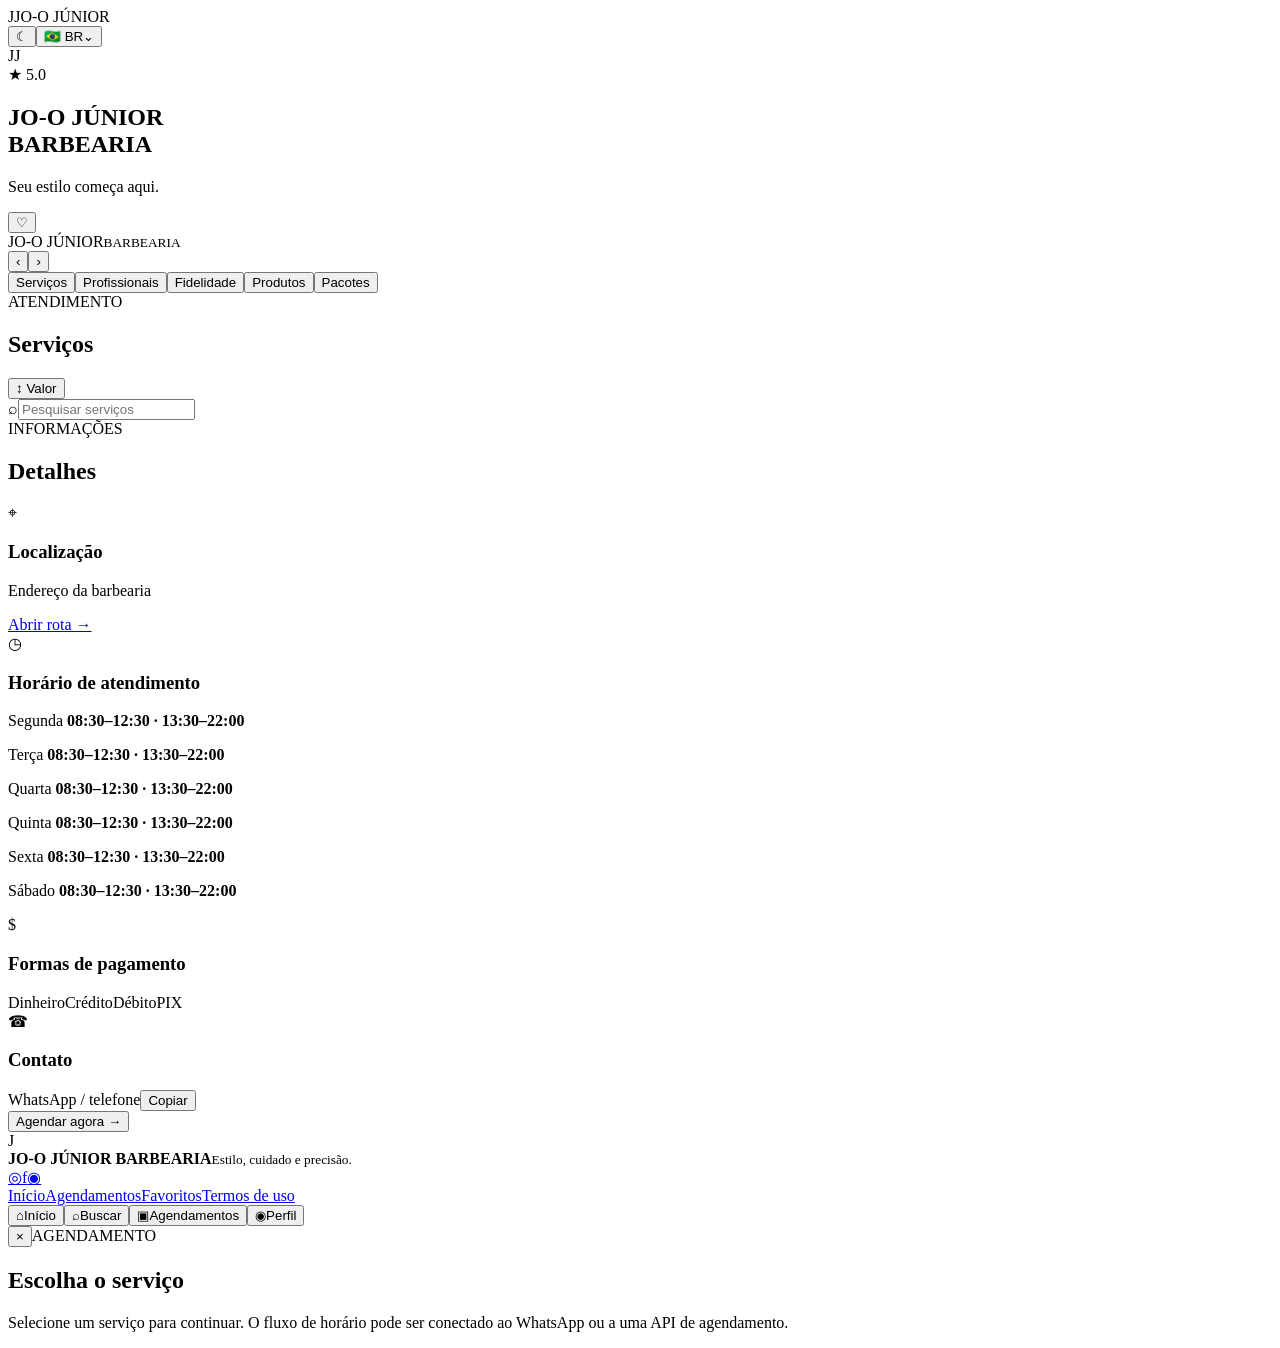
==== index.html @ 4b29db67 "feat: create barber shop landing page" ====
<!doctype html>
<html lang="pt-BR">
<head>
  <meta charset="utf-8">
  <meta name="viewport" content="width=device-width, initial-scale=1, viewport-fit=cover">
  <meta name="theme-color" content="#0a0a0a">
  <meta name="description" content="JO-O JÚNIOR BARBEARIA — consulte serviços e agende seu horário.">
  <title>JO-O JÚNIOR BARBEARIA</title>
  <link rel="preconnect" href="https://fonts.googleapis.com">
  <link rel="preconnect" href="https://fonts.gstatic.com" crossorigin>
  <link href="https://fonts.googleapis.com/css2?family=Inter:wght@400;500;600;700;800&display=swap" rel="stylesheet">
  <link rel="stylesheet" href="style.css">
  <script defer src="script.js"></script>
</head>
<body>
  <header class="topbar">
    <div class="brand"><span class="brand-mark">J</span><span>JO-O JÚNIOR</span></div>
    <div class="top-actions"><button class="icon-btn" id="themeBtn" aria-label="Alternar tema">☾</button><button class="locale">🇧🇷 <span>BR</span>⌄</button></div>
  </header>

  <main>
    <section class="profile shell">
      <div class="avatar">JJ</div>
      <div class="profile-copy"><div class="rating">★ 5.0</div><h1>JO-O JÚNIOR<br>BARBEARIA</h1><p>Seu estilo começa aqui.</p></div>
      <button class="heart icon-btn" id="heartBtn" aria-label="Favoritar">♡</button>
    </section>

    <section class="gallery shell" aria-label="Fotos da barbearia">
      <div class="gallery-main" id="galleryMain"><span>JO-O JÚNIOR</span><small>BARBEARIA</small></div>
      <button class="gallery-arrow prev" id="prev">‹</button><button class="gallery-arrow next" id="next">›</button>
      <div class="dots" id="dots"></div>
    </section>

    <nav class="tabs shell" id="tabs" aria-label="Navegação">
      <button class="tab active" data-tab="services">Serviços</button><button class="tab" data-tab="professionals">Profissionais</button><button class="tab" data-tab="loyalty">Fidelidade</button><button class="tab" data-tab="products">Produtos</button><button class="tab" data-tab="packages">Pacotes</button>
    </nav>

    <section class="content shell">
      <div class="section-head"><div><span class="eyebrow">ATENDIMENTO</span><h2 id="sectionTitle">Serviços</h2></div><button class="filter-btn" id="sortBtn">↕ <span>Valor</span></button></div>
      <div class="search"><span>⌕</span><input id="search" type="search" placeholder="Pesquisar serviços"></div>
      <div id="dynamicContent"></div>
    </section>

    <section class="details shell">
      <div class="section-head"><div><span class="eyebrow">INFORMAÇÕES</span><h2>Detalhes</h2></div></div>
      <article class="detail-card"><div class="detail-icon">⌖</div><div><h3>Localização</h3><p>Endereço da barbearia</p><a href="https://www.google.com/maps" target="_blank" rel="noopener">Abrir rota →</a></div></article>
      <article class="detail-card"><div class="detail-icon">◷</div><div class="wide"><h3>Horário de atendimento</h3><div class="hours"><p>Segunda <b>08:30–12:30 · 13:30–22:00</b></p><p>Terça <b>08:30–12:30 · 13:30–22:00</b></p><p>Quarta <b>08:30–12:30 · 13:30–22:00</b></p><p>Quinta <b>08:30–12:30 · 13:30–22:00</b></p><p>Sexta <b>08:30–12:30 · 13:30–22:00</b></p><p>Sábado <b>08:30–12:30 · 13:30–22:00</b></p></div></div></article>
      <article class="detail-card"><div class="detail-icon">$</div><div><h3>Formas de pagamento</h3><div class="chips"><span>Dinheiro</span><span>Crédito</span><span>Débito</span><span>PIX</span></div></div></article>
      <article class="detail-card"><div class="detail-icon">☎</div><div><h3>Contato</h3><div class="contact"><span>WhatsApp / telefone</span><button id="copyBtn">Copiar</button></div></div></article>
    </section>
  </main>

  <button class="cta" id="bookingBtn">Agendar agora <span>→</span></button>

  <footer class="footer shell"><div class="footer-brand"><span class="brand-mark">J</span><div><strong>JO-O JÚNIOR BARBEARIA</strong><small>Estilo, cuidado e precisão.</small></div></div><div class="socials"><a href="#" aria-label="Instagram">◎</a><a href="#" aria-label="Facebook">f</a><a href="#" aria-label="WhatsApp">◉</a></div><div class="footer-links"><a href="#">Início</a><a href="#">Agendamentos</a><a href="#">Favoritos</a><a href="#">Termos de uso</a></div></footer>

  <nav class="bottom-nav"><button class="active">⌂<span>Início</span></button><button id="bottomSearch">⌕<span>Buscar</span></button><button id="bottomBookings">▣<span>Agendamentos</span></button><button>◉<span>Perfil</span></button></nav>

  <div class="modal" id="modal" aria-hidden="true"><div class="modal-card"><button class="modal-close" id="modalClose">×</button><span class="eyebrow">AGENDAMENTO</span><h2>Escolha o serviço</h2><p>Selecione um serviço para continuar. O fluxo de horário pode ser conectado ao WhatsApp ou a uma API de agendamento.</p><div id="modalServices"></div></div></div>
</body>
</html>
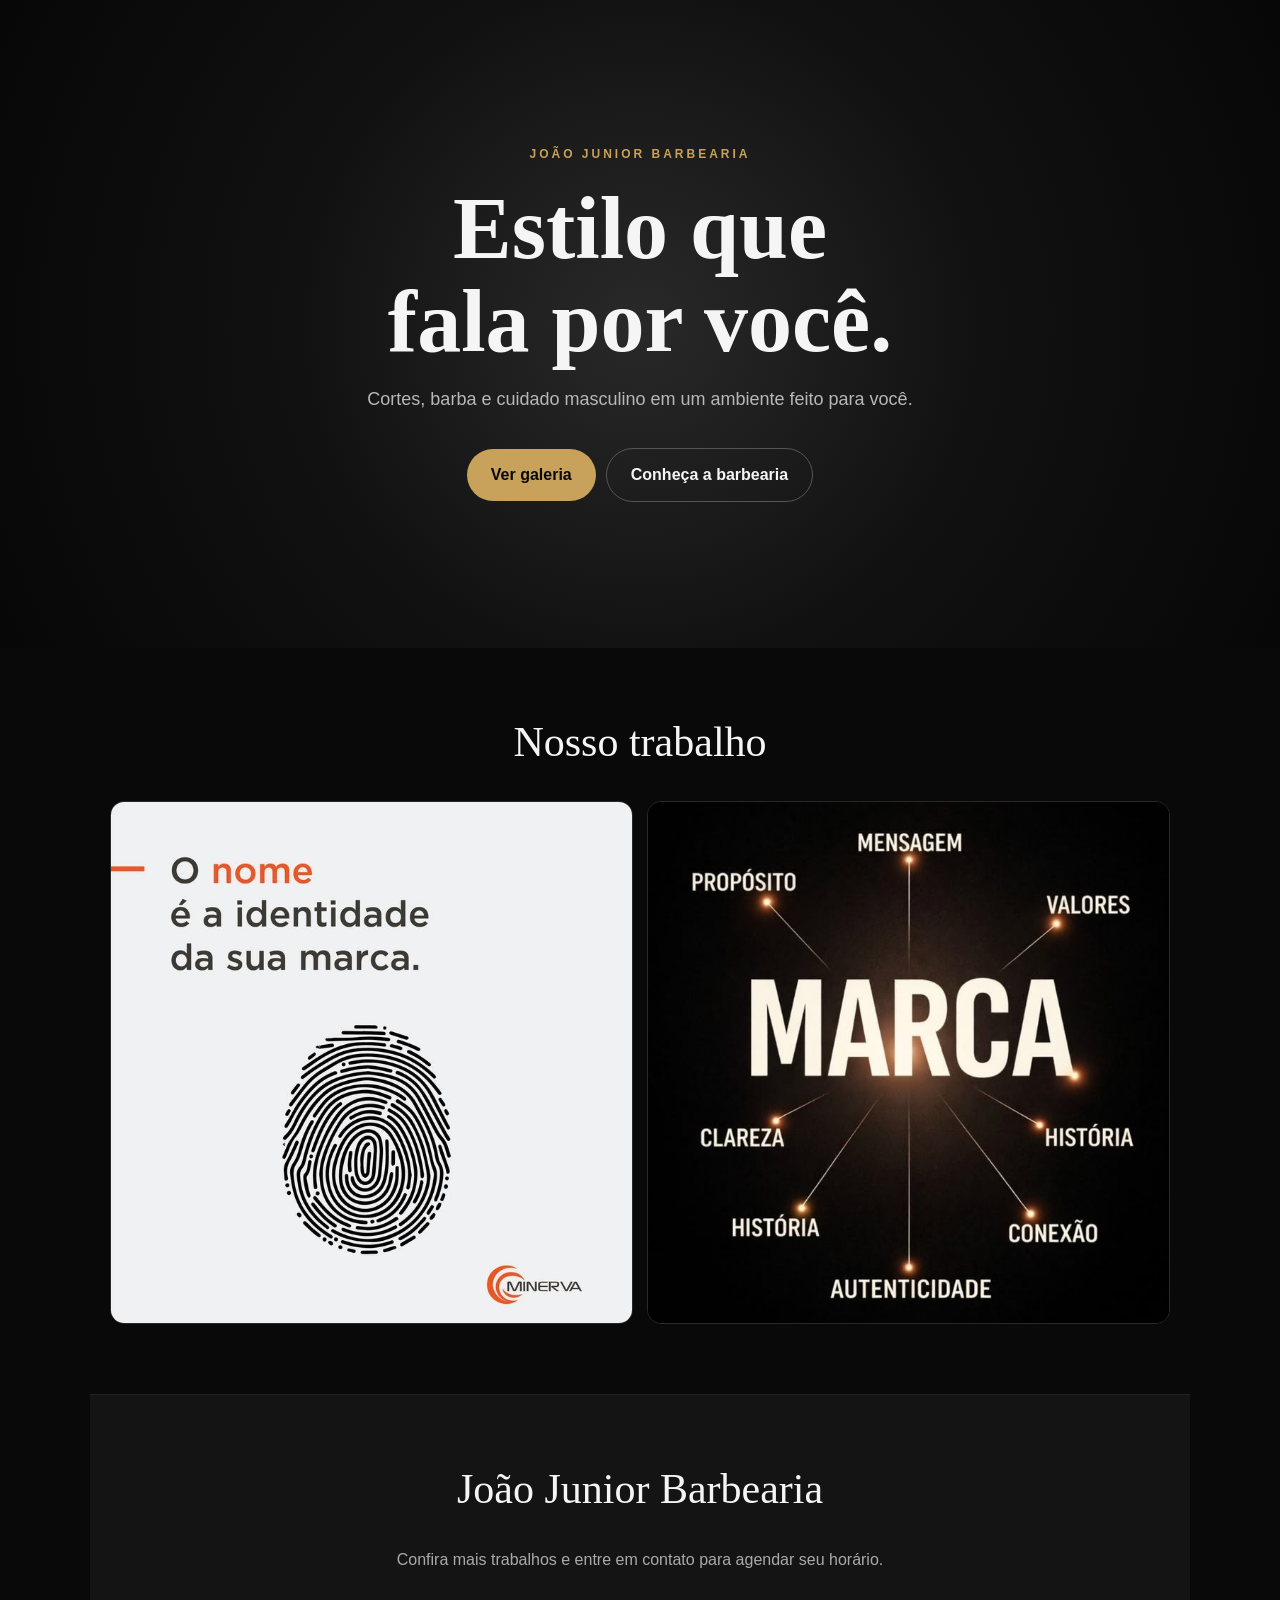
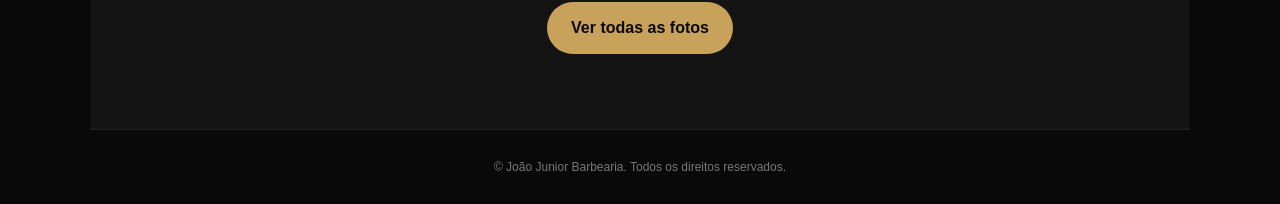
==== commit ee9846c6: "Criar página inicial do site" ====
--- a/index.html
+++ b/index.html
@@ -1,61 +1,15 @@
-<!doctype html>
+<!DOCTYPE html>
 <html lang="pt-BR">
 <head>
-  <meta charset="utf-8">
-  <meta name="viewport" content="width=device-width, initial-scale=1, viewport-fit=cover">
-  <meta name="theme-color" content="#0a0a0a">
-  <meta name="description" content="JO-O JÚNIOR BARBEARIA — consulte serviços e agende seu horário.">
-  <title>JO-O JÚNIOR BARBEARIA</title>
-  <link rel="preconnect" href="https://fonts.googleapis.com">
-  <link rel="preconnect" href="https://fonts.gstatic.com" crossorigin>
-  <link href="https://fonts.googleapis.com/css2?family=Inter:wght@400;500;600;700;800&display=swap" rel="stylesheet">
-  <link rel="stylesheet" href="style.css">
-  <script defer src="script.js"></script>
+<meta charset="UTF-8"><meta name="viewport" content="width=device-width,initial-scale=1.0">
+<meta name="description" content="João Junior Barbearia — cortes, barba e estilo."><title>João Junior Barbearia</title>
+<style>
+*{box-sizing:border-box;margin:0;padding:0}body{font-family:Arial,sans-serif;background:#090909;color:#f5f5f5;line-height:1.5}.hero{min-height:72vh;display:flex;align-items:center;justify-content:center;text-align:center;padding:40px 20px;background:radial-gradient(circle,#292929 0,#111 48%,#070707 100%)}.content{max-width:800px}.eyebrow{color:#c8a15a;letter-spacing:3px;font-size:12px;font-weight:bold}.logo{font-family:Georgia,serif;font-size:clamp(44px,10vw,88px);line-height:1.05;margin:18px 0}.hero p{color:#b8b8b8;font-size:18px;margin-bottom:30px}.btn{display:inline-block;text-decoration:none;background:#c8a15a;color:#090909;padding:14px 24px;border-radius:999px;font-weight:bold;margin:5px}.btn.alt{background:transparent;color:#f5f5f5;border:1px solid #555}.section{max-width:1100px;margin:auto;padding:70px 20px}.section h2{text-align:center;font:42px Georgia,serif;margin-bottom:35px}.gallery{display:grid;grid-template-columns:repeat(2,1fr);gap:14px}.gallery img{width:100%;aspect-ratio:1/1;object-fit:cover;border-radius:14px;border:1px solid #292929}.cta{text-align:center;background:#141414;border-top:1px solid #222;border-bottom:1px solid #222}.cta p{color:#aaa;margin-bottom:25px}footer{text-align:center;padding:28px;color:#777;font-size:12px}@media(max-width:500px){.gallery{grid-template-columns:1fr}.section{padding:55px 14px}}
+</style>
 </head>
 <body>
-  <header class="topbar">
-    <div class="brand"><span class="brand-mark">J</span><span>JO-O JÚNIOR</span></div>
-    <div class="top-actions"><button class="icon-btn" id="themeBtn" aria-label="Alternar tema">☾</button><button class="locale">🇧🇷 <span>BR</span>⌄</button></div>
-  </header>
-
-  <main>
-    <section class="profile shell">
-      <div class="avatar">JJ</div>
-      <div class="profile-copy"><div class="rating">★ 5.0</div><h1>JO-O JÚNIOR<br>BARBEARIA</h1><p>Seu estilo começa aqui.</p></div>
-      <button class="heart icon-btn" id="heartBtn" aria-label="Favoritar">♡</button>
-    </section>
-
-    <section class="gallery shell" aria-label="Fotos da barbearia">
-      <div class="gallery-main" id="galleryMain"><span>JO-O JÚNIOR</span><small>BARBEARIA</small></div>
-      <button class="gallery-arrow prev" id="prev">‹</button><button class="gallery-arrow next" id="next">›</button>
-      <div class="dots" id="dots"></div>
-    </section>
-
-    <nav class="tabs shell" id="tabs" aria-label="Navegação">
-      <button class="tab active" data-tab="services">Serviços</button><button class="tab" data-tab="professionals">Profissionais</button><button class="tab" data-tab="loyalty">Fidelidade</button><button class="tab" data-tab="products">Produtos</button><button class="tab" data-tab="packages">Pacotes</button>
-    </nav>
-
-    <section class="content shell">
-      <div class="section-head"><div><span class="eyebrow">ATENDIMENTO</span><h2 id="sectionTitle">Serviços</h2></div><button class="filter-btn" id="sortBtn">↕ <span>Valor</span></button></div>
-      <div class="search"><span>⌕</span><input id="search" type="search" placeholder="Pesquisar serviços"></div>
-      <div id="dynamicContent"></div>
-    </section>
-
-    <section class="details shell">
-      <div class="section-head"><div><span class="eyebrow">INFORMAÇÕES</span><h2>Detalhes</h2></div></div>
-      <article class="detail-card"><div class="detail-icon">⌖</div><div><h3>Localização</h3><p>Endereço da barbearia</p><a href="https://www.google.com/maps" target="_blank" rel="noopener">Abrir rota →</a></div></article>
-      <article class="detail-card"><div class="detail-icon">◷</div><div class="wide"><h3>Horário de atendimento</h3><div class="hours"><p>Segunda <b>08:30–12:30 · 13:30–22:00</b></p><p>Terça <b>08:30–12:30 · 13:30–22:00</b></p><p>Quarta <b>08:30–12:30 · 13:30–22:00</b></p><p>Quinta <b>08:30–12:30 · 13:30–22:00</b></p><p>Sexta <b>08:30–12:30 · 13:30–22:00</b></p><p>Sábado <b>08:30–12:30 · 13:30–22:00</b></p></div></div></article>
-      <article class="detail-card"><div class="detail-icon">$</div><div><h3>Formas de pagamento</h3><div class="chips"><span>Dinheiro</span><span>Crédito</span><span>Débito</span><span>PIX</span></div></div></article>
-      <article class="detail-card"><div class="detail-icon">☎</div><div><h3>Contato</h3><div class="contact"><span>WhatsApp / telefone</span><button id="copyBtn">Copiar</button></div></div></article>
-    </section>
-  </main>
-
-  <button class="cta" id="bookingBtn">Agendar agora <span>→</span></button>
-
-  <footer class="footer shell"><div class="footer-brand"><span class="brand-mark">J</span><div><strong>JO-O JÚNIOR BARBEARIA</strong><small>Estilo, cuidado e precisão.</small></div></div><div class="socials"><a href="#" aria-label="Instagram">◎</a><a href="#" aria-label="Facebook">f</a><a href="#" aria-label="WhatsApp">◉</a></div><div class="footer-links"><a href="#">Início</a><a href="#">Agendamentos</a><a href="#">Favoritos</a><a href="#">Termos de uso</a></div></footer>
-
-  <nav class="bottom-nav"><button class="active">⌂<span>Início</span></button><button id="bottomSearch">⌕<span>Buscar</span></button><button id="bottomBookings">▣<span>Agendamentos</span></button><button>◉<span>Perfil</span></button></nav>
-
-  <div class="modal" id="modal" aria-hidden="true"><div class="modal-card"><button class="modal-close" id="modalClose">×</button><span class="eyebrow">AGENDAMENTO</span><h2>Escolha o serviço</h2><p>Selecione um serviço para continuar. O fluxo de horário pode ser conectado ao WhatsApp ou a uma API de agendamento.</p><div id="modalServices"></div></div></div>
-</body>
-</html>+<header class="hero"><div class="content"><span class="eyebrow">JOÃO JUNIOR BARBEARIA</span><h1 class="logo">Estilo que<br>fala por você.</h1><p>Cortes, barba e cuidado masculino em um ambiente feito para você.</p><a class="btn" href="galeria.html">Ver galeria</a><a class="btn alt" href="#contato">Conheça a barbearia</a></div></header>
+<section class="section"><h2>Nosso trabalho</h2><div class="gallery"><img src="IMG_2656.jpeg" alt="Trabalho da João Junior Barbearia"><img src="IMG_2657.jpeg" alt="Trabalho da João Junior Barbearia"></div></section>
+<section class="section cta" id="contato"><h2>João Junior Barbearia</h2><p>Confira mais trabalhos e entre em contato para agendar seu horário.</p><a class="btn" href="galeria.html">Ver todas as fotos</a></section>
+<footer>© João Junior Barbearia. Todos os direitos reservados.</footer>
+</body></html>
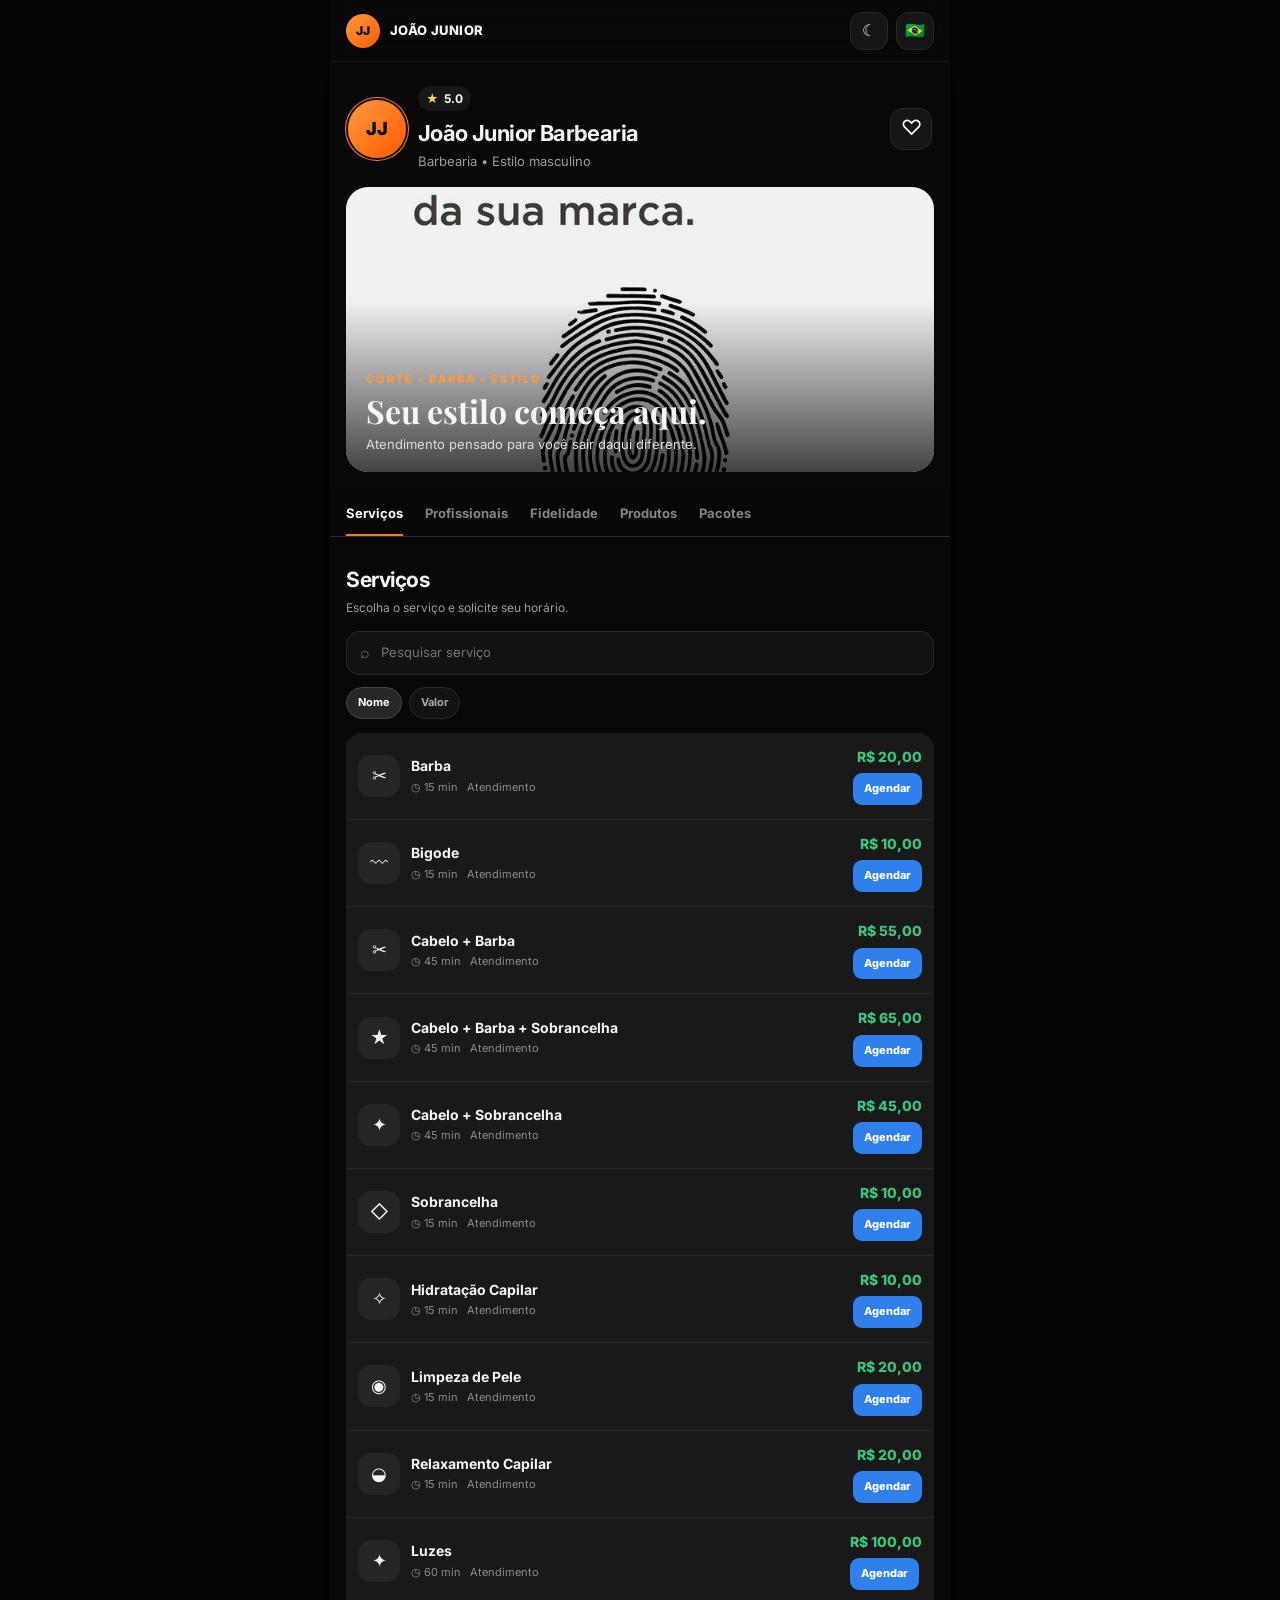
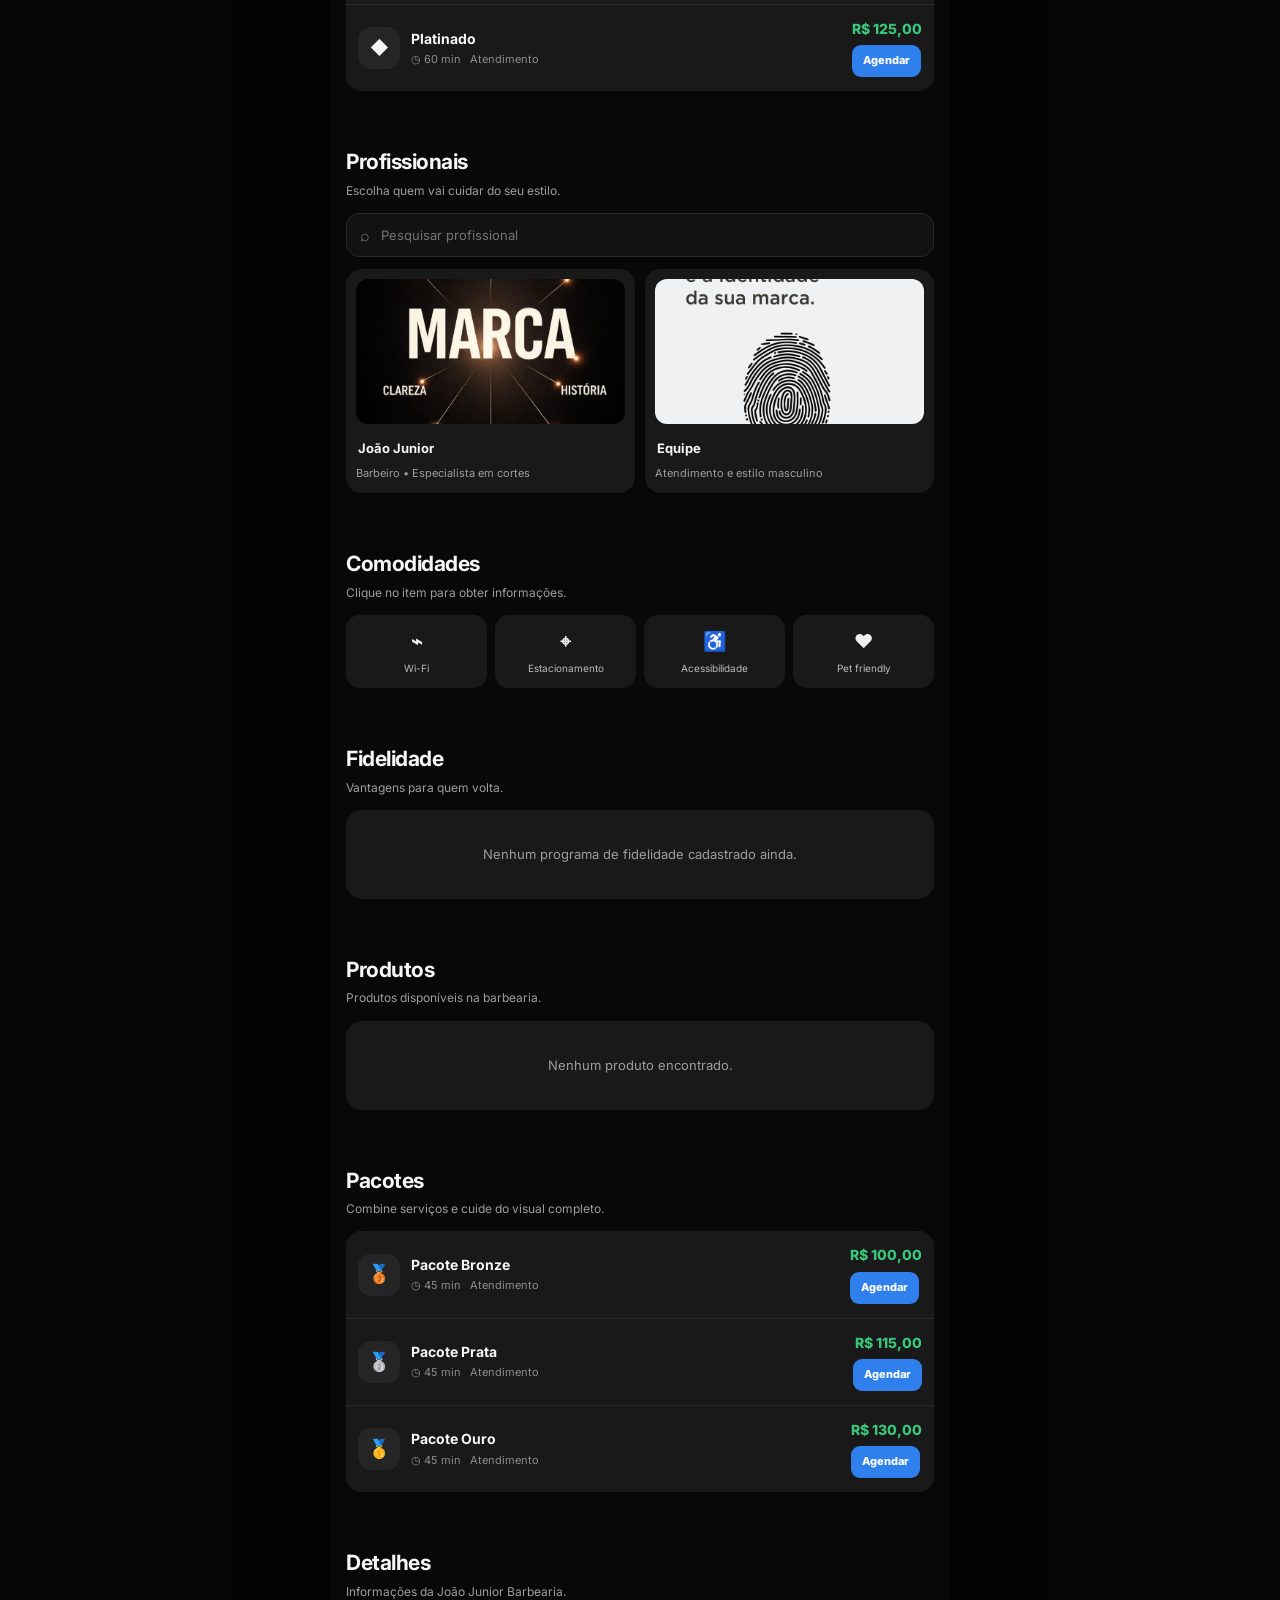
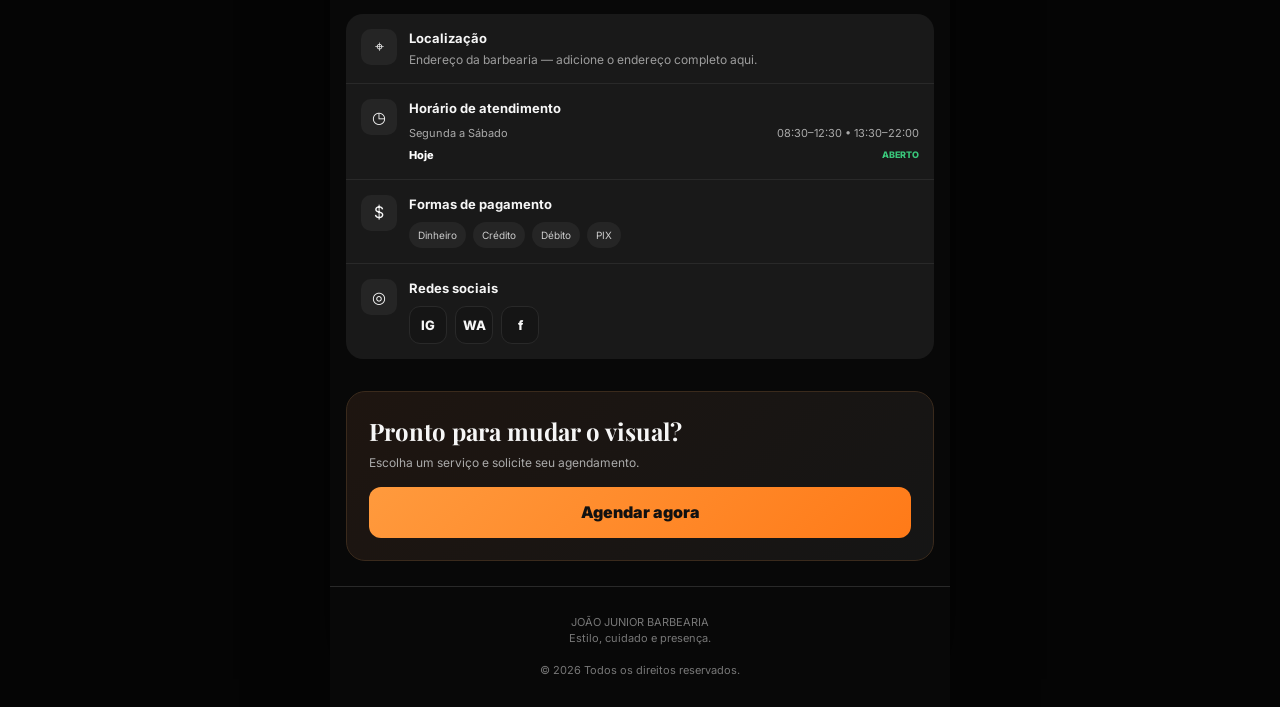
==== commit 27c03a16: "Redesenhar landing page de agendamento da barbearia" ====
--- a/index.html
+++ b/index.html
@@ -1,15 +1,56 @@
 <!DOCTYPE html>
 <html lang="pt-BR">
 <head>
-<meta charset="UTF-8"><meta name="viewport" content="width=device-width,initial-scale=1.0">
-<meta name="description" content="João Junior Barbearia — cortes, barba e estilo."><title>João Junior Barbearia</title>
+<meta charset="UTF-8">
+<meta name="viewport" content="width=device-width,initial-scale=1.0,viewport-fit=cover">
+<meta name="theme-color" content="#0a0a0a">
+<meta name="description" content="João Junior Barbearia — agende seu corte, barba e serviços masculinos.">
+<title>João Junior Barbearia | Agendamento</title>
+<link rel="preconnect" href="https://fonts.googleapis.com">
+<link rel="preconnect" href="https://fonts.gstatic.com" crossorigin>
+<link href="https://fonts.googleapis.com/css2?family=Inter:wght@400;500;600;700;800&family=Playfair+Display:wght@600;700&display=swap" rel="stylesheet">
 <style>
-*{box-sizing:border-box;margin:0;padding:0}body{font-family:Arial,sans-serif;background:#090909;color:#f5f5f5;line-height:1.5}.hero{min-height:72vh;display:flex;align-items:center;justify-content:center;text-align:center;padding:40px 20px;background:radial-gradient(circle,#292929 0,#111 48%,#070707 100%)}.content{max-width:800px}.eyebrow{color:#c8a15a;letter-spacing:3px;font-size:12px;font-weight:bold}.logo{font-family:Georgia,serif;font-size:clamp(44px,10vw,88px);line-height:1.05;margin:18px 0}.hero p{color:#b8b8b8;font-size:18px;margin-bottom:30px}.btn{display:inline-block;text-decoration:none;background:#c8a15a;color:#090909;padding:14px 24px;border-radius:999px;font-weight:bold;margin:5px}.btn.alt{background:transparent;color:#f5f5f5;border:1px solid #555}.section{max-width:1100px;margin:auto;padding:70px 20px}.section h2{text-align:center;font:42px Georgia,serif;margin-bottom:35px}.gallery{display:grid;grid-template-columns:repeat(2,1fr);gap:14px}.gallery img{width:100%;aspect-ratio:1/1;object-fit:cover;border-radius:14px;border:1px solid #292929}.cta{text-align:center;background:#141414;border-top:1px solid #222;border-bottom:1px solid #222}.cta p{color:#aaa;margin-bottom:25px}footer{text-align:center;padding:28px;color:#777;font-size:12px}@media(max-width:500px){.gallery{grid-template-columns:1fr}.section{padding:55px 14px}}
+:root{--bg:#080808;--surface:#121212;--card:#191919;--card2:#202020;--text:#f6f6f6;--muted:#9d9d9d;--line:#292929;--orange:#ff7a18;--orange2:#ff9a3d;--blue:#2f80ed;--green:#39c67a;--max:620px}
+*{box-sizing:border-box}html{scroll-behavior:smooth}body{margin:0;background:var(--bg);color:var(--text);font-family:Inter,Arial,sans-serif;line-height:1.45;padding-bottom:78px}button,input{font:inherit}button{cursor:pointer}a{color:inherit;text-decoration:none}.app{width:min(100%,var(--max));margin:auto;background:var(--bg);min-height:100vh}.topbar{height:62px;display:flex;align-items:center;justify-content:space-between;padding:0 16px;position:sticky;top:0;z-index:30;background:rgba(8,8,8,.88);backdrop-filter:blur(16px);border-bottom:1px solid rgba(255,255,255,.06)}.brand{display:flex;align-items:center;gap:10px;font-weight:800;font-size:13px;letter-spacing:.4px}.brand-mark,.avatar{display:grid;place-items:center;border-radius:50%;background:linear-gradient(135deg,#ff9a3d,#ff5b00);color:#111;font-weight:900}.brand-mark{width:34px;height:34px;font-size:12px}.top-actions{display:flex;gap:8px}.icon-btn{width:38px;height:38px;border:1px solid var(--line);background:#151515;color:#eee;border-radius:12px}.hero{padding:16px}.profile{display:flex;align-items:center;gap:12px;padding:8px 2px 16px}.avatar{width:58px;height:58px;font-size:18px;flex:0 0 auto;box-shadow:0 0 0 2px #111,0 0 0 3px #ff7a18}.profile-info{min-width:0;flex:1}.rating{display:inline-flex;align-items:center;gap:5px;background:#171717;padding:4px 8px;border-radius:99px;font-size:12px;font-weight:700}.rating span{color:#ffd15c}.profile h1{font-size:22px;margin:7px 0 2px;letter-spacing:-.6px}.profile p{margin:0;color:var(--muted);font-size:13px}.heart{border:1px solid var(--line);background:#151515;color:#fff;width:42px;height:42px;border-radius:13px;font-size:21px}.heart.active{color:#ff5d66}.cover{position:relative;overflow:hidden;border-radius:22px;background:#151515;height:285px}.cover img{width:100%;height:100%;object-fit:cover;display:block;filter:saturate(.9)}.cover:after{content:"";position:absolute;inset:0;background:linear-gradient(180deg,transparent 40%,rgba(0,0,0,.72))}.cover-copy{position:absolute;z-index:2;left:20px;right:20px;bottom:18px}.eyebrow{font-size:11px;font-weight:800;letter-spacing:2px;color:var(--orange2)}.cover h2{font-family:"Playfair Display",serif;font-size:32px;line-height:1.03;margin:7px 0}.cover p{margin:0;color:#ddd;font-size:13px}.tabs{position:sticky;top:62px;z-index:20;display:flex;overflow-x:auto;gap:22px;padding:0 16px;background:rgba(8,8,8,.96);border-bottom:1px solid var(--line);scrollbar-width:none}.tabs::-webkit-scrollbar{display:none}.tab{flex:0 0 auto;border:0;background:transparent;color:#858585;padding:16px 0 13px;font-size:13px;font-weight:700;position:relative}.tab.active{color:#fff}.tab.active:after{content:"";height:2px;position:absolute;left:0;right:0;bottom:0;background:var(--orange)}main{padding:0 16px}.section{padding:28px 0}.section-head{display:flex;align-items:end;justify-content:space-between;gap:10px;margin-bottom:14px}.section-title{font-size:21px;margin:0;letter-spacing:-.5px}.section-sub{color:var(--muted);font-size:12px;margin:4px 0 0}.search{display:flex;align-items:center;gap:9px;background:var(--surface);border:1px solid var(--line);height:44px;border-radius:13px;padding:0 13px;margin-bottom:12px}.search span{color:#777}.search input{width:100%;border:0;outline:0;background:transparent;color:#fff;font-size:13px}.chips{display:flex;gap:7px;margin-bottom:14px}.chip{border:1px solid var(--line);background:#121212;color:#aaa;border-radius:99px;padding:7px 11px;font-size:11px;font-weight:700}.chip.active{background:#272727;color:#fff;border-color:#444}.service-list{display:grid;gap:1px;background:var(--line);border-radius:16px;overflow:hidden}.service{display:flex;align-items:center;gap:11px;background:var(--card);padding:14px 12px}.service-icon{width:42px;height:42px;border-radius:13px;display:grid;place-items:center;background:#252525;font-size:18px;flex:0 0 auto}.service-info{min-width:0;flex:1}.service-name{font-size:14px;font-weight:700;margin-bottom:3px}.service-meta{display:flex;gap:9px;color:#8d8d8d;font-size:11px}.price{color:var(--green);font-weight:800;font-size:14px;white-space:nowrap;margin-bottom:6px;text-align:right}.book{border:0;background:var(--blue);color:#fff;padding:8px 11px;border-radius:9px;font-size:11px;font-weight:800}.empty{padding:35px 20px;text-align:center;background:var(--card);border-radius:16px;color:var(--muted);font-size:13px}.professionals{display:grid;grid-template-columns:repeat(2,1fr);gap:10px}.pro{background:var(--card);border-radius:16px;padding:10px}.pro img{width:100%;height:145px;object-fit:cover;border-radius:12px;background:#252525}.pro strong{display:block;margin:9px 2px 2px;font-size:13px}.pro small{color:var(--muted);font-size:11px}.amenities{display:grid;grid-template-columns:repeat(4,1fr);gap:8px}.amenity{background:var(--card);border-radius:14px;padding:13px 5px;text-align:center;color:#bbb;font-size:10px}.amenity b{display:block;font-size:19px;margin-bottom:5px;color:#eee}.detail-card{background:var(--card);border-radius:17px;overflow:hidden}.detail-row{display:flex;gap:12px;padding:15px;border-bottom:1px solid var(--line)}.detail-row:last-child{border:0}.detail-icon{width:36px;height:36px;border-radius:10px;background:#252525;display:grid;place-items:center;flex:0 0 auto}.detail-row strong{display:block;font-size:13px}.detail-row p{margin:3px 0 0;color:var(--muted);font-size:12px}.hours{margin-top:8px;display:grid;gap:6px}.day{display:flex;justify-content:space-between;font-size:11px;color:#aaa}.day.today{color:#fff;font-weight:800}.today-badge{font-size:9px;color:var(--green);margin-left:5px}.payments{display:flex;flex-wrap:wrap;gap:7px;margin-top:8px}.pay{background:#252525;border-radius:99px;padding:6px 9px;font-size:10px;color:#ccc}.socials{display:flex;gap:8px}.social{width:38px;height:38px;border-radius:11px;border:1px solid var(--line);background:#151515;display:grid;place-items:center;font-size:13px;font-weight:800}.cta{margin:4px 0 25px;padding:22px;border-radius:19px;background:linear-gradient(135deg,#1e1510,#151515);border:1px solid #3a2a1c}.cta h3{font-family:"Playfair Display",serif;font-size:24px;margin:0 0 5px}.cta p{margin:0 0 16px;color:#aaa;font-size:12px}.cta-btn{width:100%;border:0;padding:14px;border-radius:12px;background:linear-gradient(135deg,var(--orange2),var(--orange));color:#111;font-weight:900}.footer{padding:28px 16px;color:#777;text-align:center;border-top:1px solid var(--line);font-size:11px}.bottom{position:fixed;bottom:0;left:50%;transform:translateX(-50%);width:min(100%,620px);height:68px;background:rgba(14,14,14,.96);backdrop-filter:blur(18px);border-top:1px solid var(--line);display:grid;grid-template-columns:repeat(4,1fr);z-index:40;padding-bottom:env(safe-area-inset-bottom)}.nav-item{border:0;background:transparent;color:#777;font-size:10px;font-weight:700;display:grid;place-items:center;align-content:center;gap:4px}.nav-item span{font-size:18px}.nav-item.active{color:#fff}.floating{position:fixed;bottom:82px;left:50%;transform:translateX(-50%);width:min(calc(100% - 32px),588px);z-index:25;border:0;border-radius:14px;padding:14px;background:linear-gradient(135deg,var(--orange2),var(--orange));color:#111;font-weight:900;box-shadow:0 10px 35px rgba(255,107,0,.22)}.modal{position:fixed;inset:0;background:rgba(0,0,0,.76);z-index:60;display:none;align-items:flex-end;justify-content:center}.modal.open{display:flex}.sheet{width:min(100%,620px);background:#171717;border:1px solid #303030;border-bottom:0;border-radius:22px 22px 0 0;padding:20px}.sheet-head{display:flex;justify-content:space-between;align-items:center}.sheet h3{margin:0;font-size:20px}.close{background:#252525;color:#fff;border:0;border-radius:10px;width:36px;height:36px}.sheet p{color:#aaa;font-size:13px}.modal-action{width:100%;border:0;border-radius:12px;padding:14px;background:var(--blue);color:#fff;font-weight:800;margin-top:10px}.desktop-note{display:none}@media(min-width:800px){body{padding-bottom:0;background:#050505}.app{box-shadow:0 0 80px rgba(0,0,0,.45)}.bottom,.floating{display:none}.desktop-note{display:block;position:fixed;right:22px;bottom:22px;color:#666;font-size:10px}}
 </style>
 </head>
 <body>
-<header class="hero"><div class="content"><span class="eyebrow">JOÃO JUNIOR BARBEARIA</span><h1 class="logo">Estilo que<br>fala por você.</h1><p>Cortes, barba e cuidado masculino em um ambiente feito para você.</p><a class="btn" href="galeria.html">Ver galeria</a><a class="btn alt" href="#contato">Conheça a barbearia</a></div></header>
-<section class="section"><h2>Nosso trabalho</h2><div class="gallery"><img src="IMG_2656.jpeg" alt="Trabalho da João Junior Barbearia"><img src="IMG_2657.jpeg" alt="Trabalho da João Junior Barbearia"></div></section>
-<section class="section cta" id="contato"><h2>João Junior Barbearia</h2><p>Confira mais trabalhos e entre em contato para agendar seu horário.</p><a class="btn" href="galeria.html">Ver todas as fotos</a></section>
-<footer>© João Junior Barbearia. Todos os direitos reservados.</footer>
-</body></html>+<div class="app">
+<header class="topbar"><div class="brand"><div class="brand-mark">JJ</div>JOÃO JUNIOR</div><div class="top-actions"><button class="icon-btn" id="themeBtn" aria-label="Alternar tema">☾</button><button class="icon-btn" aria-label="Idioma">🇧🇷</button></div></header>
+<section class="hero">
+<div class="profile"><div class="avatar">JJ</div><div class="profile-info"><div class="rating"><span>★</span> 5.0</div><h1>João Junior Barbearia</h1><p>Barbearia • Estilo masculino</p></div><button class="heart" id="heart" aria-label="Favoritar">♡</button></div>
+<div class="cover"><img src="IMG_2656.jpeg" alt="João Junior Barbearia"><div class="cover-copy"><div class="eyebrow">CORTE • BARBA • ESTILO</div><h2>Seu estilo começa aqui.</h2><p>Atendimento pensado para você sair daqui diferente.</p></div></div>
+</section>
+<nav class="tabs" aria-label="Seções"><button class="tab active" data-target="servicos">Serviços</button><button class="tab" data-target="profissionais">Profissionais</button><button class="tab" data-target="fidelidade">Fidelidade</button><button class="tab" data-target="produtos">Produtos</button><button class="tab" data-target="pacotes">Pacotes</button></nav>
+<main>
+<section class="section" id="servicos"><div class="section-head"><div><h2 class="section-title">Serviços</h2><p class="section-sub">Escolha o serviço e solicite seu horário.</p></div></div><div class="search"><span>⌕</span><input id="serviceSearch" placeholder="Pesquisar serviço"></div><div class="chips"><button class="chip active" data-sort="name">Nome</button><button class="chip" data-sort="price">Valor</button></div><div class="service-list" id="serviceList"></div></section>
+<section class="section" id="profissionais"><div class="section-head"><div><h2 class="section-title">Profissionais</h2><p class="section-sub">Escolha quem vai cuidar do seu estilo.</p></div></div><div class="search"><span>⌕</span><input id="proSearch" placeholder="Pesquisar profissional"></div><div class="professionals" id="proList"><article class="pro"><img src="IMG_2657.jpeg" alt="Profissional João Junior"><strong>João Junior</strong><small>Barbeiro • Especialista em cortes</small></article><article class="pro"><img src="IMG_2656.jpeg" alt="Equipe da barbearia"><strong>Equipe</strong><small>Atendimento e estilo masculino</small></article></div></section>
+<section class="section"><div class="section-head"><div><h2 class="section-title">Comodidades</h2><p class="section-sub">Clique no item para obter informações.</p></div></div><div class="amenities"><div class="amenity"><b>⌁</b>Wi-Fi</div><div class="amenity"><b>⌖</b>Estacionamento</div><div class="amenity"><b>♿</b>Acessibilidade</div><div class="amenity"><b>♥</b>Pet friendly</div></div></section>
+<section class="section" id="fidelidade"><div class="section-head"><div><h2 class="section-title">Fidelidade</h2><p class="section-sub">Vantagens para quem volta.</p></div></div><div class="empty">Nenhum programa de fidelidade cadastrado ainda.</div></section>
+<section class="section" id="produtos"><div class="section-head"><div><h2 class="section-title">Produtos</h2><p class="section-sub">Produtos disponíveis na barbearia.</p></div></div><div class="empty">Nenhum produto encontrado.</div></section>
+<section class="section" id="pacotes"><div class="section-head"><div><h2 class="section-title">Pacotes</h2><p class="section-sub">Combine serviços e cuide do visual completo.</p></div></div><div class="service-list" id="packageList"></div></section>
+<section class="section"><div class="section-head"><div><h2 class="section-title">Detalhes</h2><p class="section-sub">Informações da João Junior Barbearia.</p></div></div><div class="detail-card"><div class="detail-row"><div class="detail-icon">⌖</div><div><strong>Localização</strong><p>Endereço da barbearia — adicione o endereço completo aqui.</p></div></div><div class="detail-row"><div class="detail-icon">◷</div><div style="width:100%"><strong>Horário de atendimento</strong><div class="hours"><div class="day">Segunda a Sábado <span>08:30–12:30 • 13:30–22:00</span></div><div class="day today">Hoje <span class="today-badge">ABERTO</span></div></div></div></div><div class="detail-row"><div class="detail-icon">$</div><div><strong>Formas de pagamento</strong><div class="payments"><span class="pay">Dinheiro</span><span class="pay">Crédito</span><span class="pay">Débito</span><span class="pay">PIX</span></div></div></div><div class="detail-row"><div class="detail-icon">◎</div><div><strong>Redes sociais</strong><div class="socials" style="margin-top:8px"><a class="social" href="#" aria-label="Instagram">IG</a><a class="social" href="#" aria-label="WhatsApp">WA</a><a class="social" href="#" aria-label="Facebook">f</a></div></div></div></div></section>
+<section class="cta"><h3>Pronto para mudar o visual?</h3><p>Escolha um serviço e solicite seu agendamento.</p><button class="cta-btn" data-book="Agendamento">Agendar agora</button></section>
+</main><footer class="footer">JOÃO JUNIOR BARBEARIA<br><span>Estilo, cuidado e presença.</span><br><br>© 2026 Todos os direitos reservados.</footer>
+</div>
+<button class="floating" data-book="Agendamento">Agendar agora</button>
+<nav class="bottom"><button class="nav-item active" data-nav="top"><span>⌂</span>Início</button><button class="nav-item" data-nav="servicos"><span>⌕</span>Buscar</button><button class="nav-item" data-book="Agendamentos"><span>◷</span>Agendamentos</button><button class="nav-item" data-nav="profissionais"><span>♙</span>Perfil</button></nav>
+<div class="modal" id="modal"><div class="sheet"><div class="sheet-head"><h3 id="modalTitle">Agendamento</h3><button class="close" id="close">×</button></div><p>O fluxo de agendamento está preparado. Adicione o número do WhatsApp ou o sistema de reservas da barbearia para ativar o envio automático.</p><button class="modal-action" id="modalOk">Entendi</button></div></div>
+<script>
+const services=[['Barba',20,15,'✂'],['Bigode',10,15,'〰'],['Cabelo + Barba',55,45,'✂'],['Cabelo + Barba + Sobrancelha',65,45,'★'],['Cabelo + Sobrancelha',45,45,'✦'],['Sobrancelha',10,15,'◇'],['Hidratação Capilar',10,15,'✧'],['Limpeza de Pele',20,15,'◉'],['Relaxamento Capilar',20,15,'◒'],['Luzes',100,60,'✦'],['Platinado',125,60,'◆']];
+const packages=[['Pacote Bronze',100,45,'🥉'],['Pacote Prata',115,45,'🥈'],['Pacote Ouro',130,45,'🥇']];
+const serviceList=document.getElementById('serviceList'),packageList=document.getElementById('packageList');
+function card([name,price,min,icon]){return `<article class="service"><div class="service-icon">${icon}</div><div class="service-info"><div class="service-name">${name}</div><div class="service-meta"><span>◷ ${min} min</span><span>Atendimento</span></div></div><div><div class="price">R$ ${price.toFixed(2).replace('.',',')}</div><button class="book" data-book="${name}">Agendar</button></div></article>`}
+function render(list,target){target.innerHTML=list.map(card).join('');target.querySelectorAll('[data-book]').forEach(b=>b.addEventListener('click',()=>openModal(b.dataset.book)))}
+render(services,serviceList);render(packages,packageList);
+const search=document.getElementById('serviceSearch');let sort='name';
+function filter(){let q=search.value.toLowerCase();let list=services.filter(s=>s[0].toLowerCase().includes(q));list.sort((a,b)=>sort==='price'?a[1]-b[1]:a[0].localeCompare(b[0],'pt-BR'));render(list,serviceList)}
+search.addEventListener('input',filter);document.querySelectorAll('[data-sort]').forEach(b=>b.addEventListener('click',()=>{sort=b.dataset.sort;document.querySelectorAll('[data-sort]').forEach(x=>x.classList.remove('active'));b.classList.add('active');filter()}));
+document.querySelectorAll('.tab').forEach(tab=>tab.addEventListener('click',()=>{document.querySelectorAll('.tab').forEach(x=>x.classList.remove('active'));tab.classList.add('active');document.getElementById(tab.dataset.target).scrollIntoView({behavior:'smooth',block:'start'})}));
+document.querySelectorAll('[data-nav]').forEach(b=>b.addEventListener('click',()=>{let id=b.dataset.nav;if(id==='top')window.scrollTo({top:0,behavior:'smooth'});else document.getElementById(id)?.scrollIntoView({behavior:'smooth'})}));
+const modal=document.getElementById('modal'),modalTitle=document.getElementById('modalTitle');function openModal(name){modalTitle.textContent='Agendar • '+name;modal.classList.add('open')}document.querySelectorAll('[data-book]').forEach(b=>b.addEventListener('click',()=>openModal(b.dataset.book)));document.getElementById('close').onclick=()=>modal.classList.remove('open');document.getElementById('modalOk').onclick=()=>modal.classList.remove('open');modal.addEventListener('click',e=>{if(e.target===modal)modal.classList.remove('open')});
+document.getElementById('heart').onclick=e=>{e.currentTarget.classList.toggle('active');e.currentTarget.textContent=e.currentTarget.classList.contains('active')?'♥':'♡'};
+document.getElementById('themeBtn').onclick=()=>{document.body.classList.toggle('light');document.documentElement.style.setProperty('--bg',document.body.classList.contains('light')?'#f4f4f4':'#080808');document.documentElement.style.setProperty('--text',document.body.classList.contains('light')?'#111':'#f6f6f6');document.documentElement.style.setProperty('--surface',document.body.classList.contains('light')?'#fff':'#121212');document.documentElement.style.setProperty('--card',document.body.classList.contains('light')?'#fff':'#191919');document.getElementById('themeBtn').textContent=document.body.classList.contains('light')?'☀':'☾'};
+</script>
+</body>
+</html>
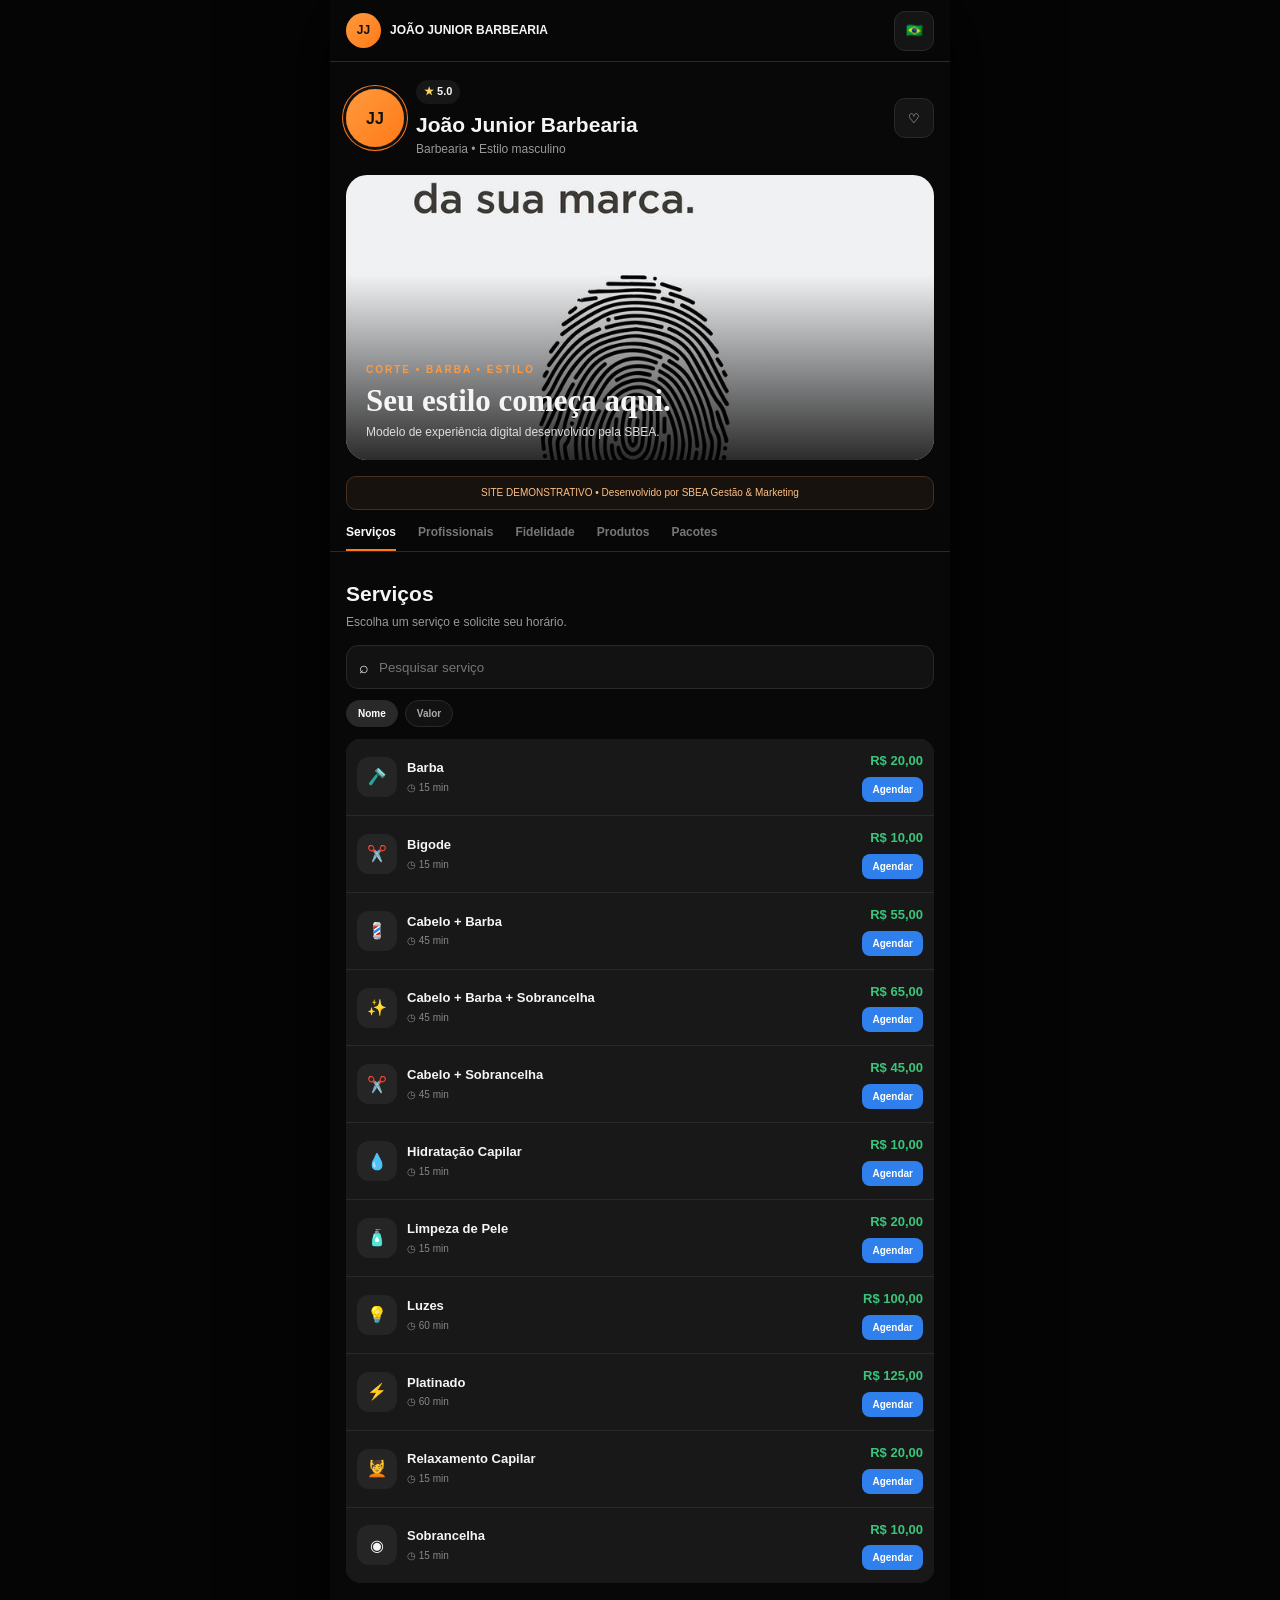
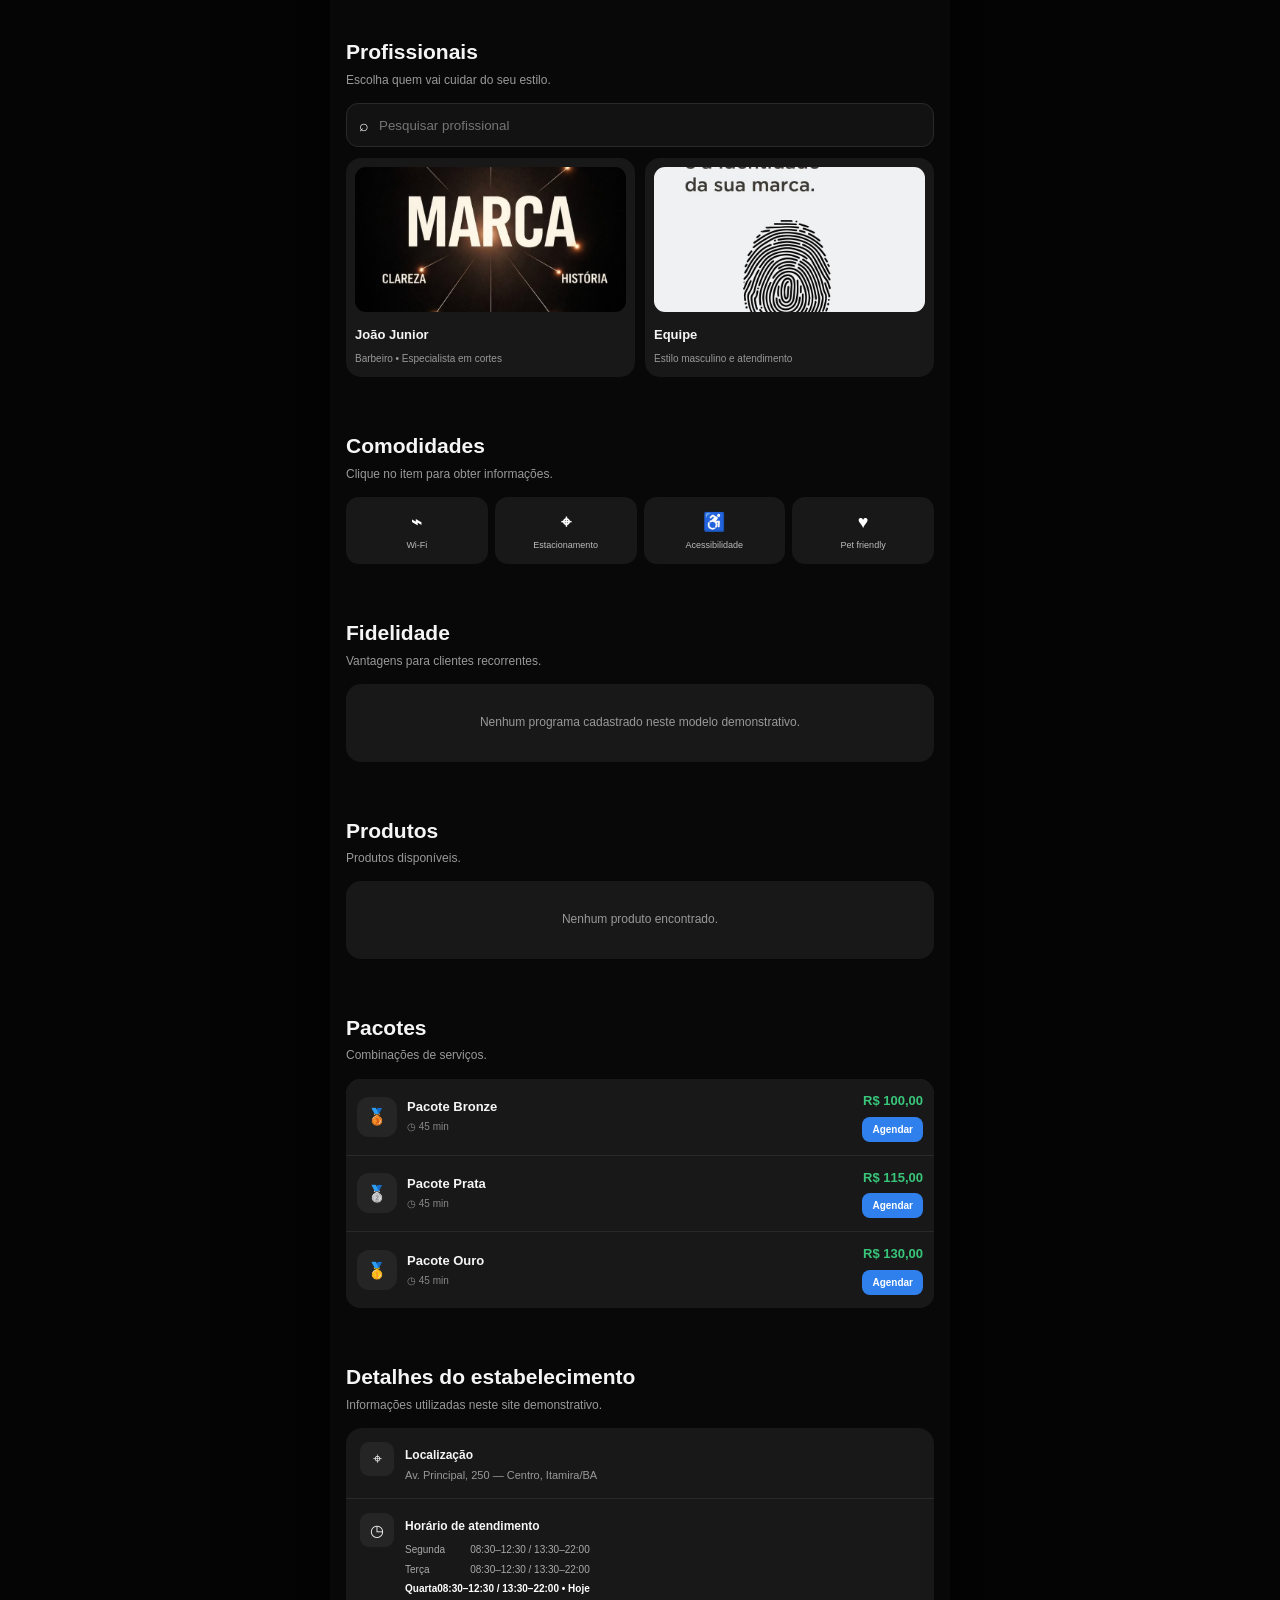
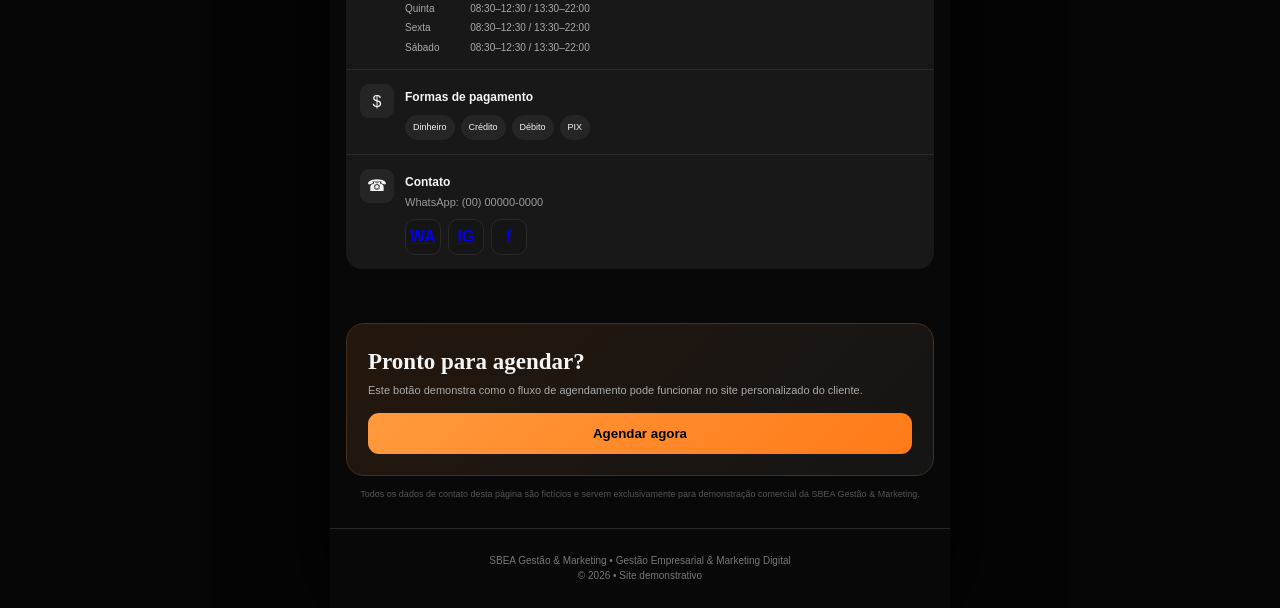
==== commit a4847c80: "Atualizar dados demonstrativos SBEA no site" ====
--- a/index.html
+++ b/index.html
@@ -2,55 +2,44 @@
 <html lang="pt-BR">
 <head>
 <meta charset="UTF-8">
-<meta name="viewport" content="width=device-width,initial-scale=1.0,viewport-fit=cover">
-<meta name="theme-color" content="#0a0a0a">
-<meta name="description" content="João Junior Barbearia — agende seu corte, barba e serviços masculinos.">
-<title>João Junior Barbearia | Agendamento</title>
-<link rel="preconnect" href="https://fonts.googleapis.com">
-<link rel="preconnect" href="https://fonts.gstatic.com" crossorigin>
-<link href="https://fonts.googleapis.com/css2?family=Inter:wght@400;500;600;700;800&family=Playfair+Display:wght@600;700&display=swap" rel="stylesheet">
+<meta name="viewport" content="width=device-width,initial-scale=1,viewport-fit=cover">
+<meta name="theme-color" content="#080808">
+<meta name="description" content="Site demonstrativo de agendamento criado pela SBEA Gestão & Marketing.">
+<title>João Junior Barbearia | Site Demonstrativo SBEA</title>
 <style>
-:root{--bg:#080808;--surface:#121212;--card:#191919;--card2:#202020;--text:#f6f6f6;--muted:#9d9d9d;--line:#292929;--orange:#ff7a18;--orange2:#ff9a3d;--blue:#2f80ed;--green:#39c67a;--max:620px}
-*{box-sizing:border-box}html{scroll-behavior:smooth}body{margin:0;background:var(--bg);color:var(--text);font-family:Inter,Arial,sans-serif;line-height:1.45;padding-bottom:78px}button,input{font:inherit}button{cursor:pointer}a{color:inherit;text-decoration:none}.app{width:min(100%,var(--max));margin:auto;background:var(--bg);min-height:100vh}.topbar{height:62px;display:flex;align-items:center;justify-content:space-between;padding:0 16px;position:sticky;top:0;z-index:30;background:rgba(8,8,8,.88);backdrop-filter:blur(16px);border-bottom:1px solid rgba(255,255,255,.06)}.brand{display:flex;align-items:center;gap:10px;font-weight:800;font-size:13px;letter-spacing:.4px}.brand-mark,.avatar{display:grid;place-items:center;border-radius:50%;background:linear-gradient(135deg,#ff9a3d,#ff5b00);color:#111;font-weight:900}.brand-mark{width:34px;height:34px;font-size:12px}.top-actions{display:flex;gap:8px}.icon-btn{width:38px;height:38px;border:1px solid var(--line);background:#151515;color:#eee;border-radius:12px}.hero{padding:16px}.profile{display:flex;align-items:center;gap:12px;padding:8px 2px 16px}.avatar{width:58px;height:58px;font-size:18px;flex:0 0 auto;box-shadow:0 0 0 2px #111,0 0 0 3px #ff7a18}.profile-info{min-width:0;flex:1}.rating{display:inline-flex;align-items:center;gap:5px;background:#171717;padding:4px 8px;border-radius:99px;font-size:12px;font-weight:700}.rating span{color:#ffd15c}.profile h1{font-size:22px;margin:7px 0 2px;letter-spacing:-.6px}.profile p{margin:0;color:var(--muted);font-size:13px}.heart{border:1px solid var(--line);background:#151515;color:#fff;width:42px;height:42px;border-radius:13px;font-size:21px}.heart.active{color:#ff5d66}.cover{position:relative;overflow:hidden;border-radius:22px;background:#151515;height:285px}.cover img{width:100%;height:100%;object-fit:cover;display:block;filter:saturate(.9)}.cover:after{content:"";position:absolute;inset:0;background:linear-gradient(180deg,transparent 40%,rgba(0,0,0,.72))}.cover-copy{position:absolute;z-index:2;left:20px;right:20px;bottom:18px}.eyebrow{font-size:11px;font-weight:800;letter-spacing:2px;color:var(--orange2)}.cover h2{font-family:"Playfair Display",serif;font-size:32px;line-height:1.03;margin:7px 0}.cover p{margin:0;color:#ddd;font-size:13px}.tabs{position:sticky;top:62px;z-index:20;display:flex;overflow-x:auto;gap:22px;padding:0 16px;background:rgba(8,8,8,.96);border-bottom:1px solid var(--line);scrollbar-width:none}.tabs::-webkit-scrollbar{display:none}.tab{flex:0 0 auto;border:0;background:transparent;color:#858585;padding:16px 0 13px;font-size:13px;font-weight:700;position:relative}.tab.active{color:#fff}.tab.active:after{content:"";height:2px;position:absolute;left:0;right:0;bottom:0;background:var(--orange)}main{padding:0 16px}.section{padding:28px 0}.section-head{display:flex;align-items:end;justify-content:space-between;gap:10px;margin-bottom:14px}.section-title{font-size:21px;margin:0;letter-spacing:-.5px}.section-sub{color:var(--muted);font-size:12px;margin:4px 0 0}.search{display:flex;align-items:center;gap:9px;background:var(--surface);border:1px solid var(--line);height:44px;border-radius:13px;padding:0 13px;margin-bottom:12px}.search span{color:#777}.search input{width:100%;border:0;outline:0;background:transparent;color:#fff;font-size:13px}.chips{display:flex;gap:7px;margin-bottom:14px}.chip{border:1px solid var(--line);background:#121212;color:#aaa;border-radius:99px;padding:7px 11px;font-size:11px;font-weight:700}.chip.active{background:#272727;color:#fff;border-color:#444}.service-list{display:grid;gap:1px;background:var(--line);border-radius:16px;overflow:hidden}.service{display:flex;align-items:center;gap:11px;background:var(--card);padding:14px 12px}.service-icon{width:42px;height:42px;border-radius:13px;display:grid;place-items:center;background:#252525;font-size:18px;flex:0 0 auto}.service-info{min-width:0;flex:1}.service-name{font-size:14px;font-weight:700;margin-bottom:3px}.service-meta{display:flex;gap:9px;color:#8d8d8d;font-size:11px}.price{color:var(--green);font-weight:800;font-size:14px;white-space:nowrap;margin-bottom:6px;text-align:right}.book{border:0;background:var(--blue);color:#fff;padding:8px 11px;border-radius:9px;font-size:11px;font-weight:800}.empty{padding:35px 20px;text-align:center;background:var(--card);border-radius:16px;color:var(--muted);font-size:13px}.professionals{display:grid;grid-template-columns:repeat(2,1fr);gap:10px}.pro{background:var(--card);border-radius:16px;padding:10px}.pro img{width:100%;height:145px;object-fit:cover;border-radius:12px;background:#252525}.pro strong{display:block;margin:9px 2px 2px;font-size:13px}.pro small{color:var(--muted);font-size:11px}.amenities{display:grid;grid-template-columns:repeat(4,1fr);gap:8px}.amenity{background:var(--card);border-radius:14px;padding:13px 5px;text-align:center;color:#bbb;font-size:10px}.amenity b{display:block;font-size:19px;margin-bottom:5px;color:#eee}.detail-card{background:var(--card);border-radius:17px;overflow:hidden}.detail-row{display:flex;gap:12px;padding:15px;border-bottom:1px solid var(--line)}.detail-row:last-child{border:0}.detail-icon{width:36px;height:36px;border-radius:10px;background:#252525;display:grid;place-items:center;flex:0 0 auto}.detail-row strong{display:block;font-size:13px}.detail-row p{margin:3px 0 0;color:var(--muted);font-size:12px}.hours{margin-top:8px;display:grid;gap:6px}.day{display:flex;justify-content:space-between;font-size:11px;color:#aaa}.day.today{color:#fff;font-weight:800}.today-badge{font-size:9px;color:var(--green);margin-left:5px}.payments{display:flex;flex-wrap:wrap;gap:7px;margin-top:8px}.pay{background:#252525;border-radius:99px;padding:6px 9px;font-size:10px;color:#ccc}.socials{display:flex;gap:8px}.social{width:38px;height:38px;border-radius:11px;border:1px solid var(--line);background:#151515;display:grid;place-items:center;font-size:13px;font-weight:800}.cta{margin:4px 0 25px;padding:22px;border-radius:19px;background:linear-gradient(135deg,#1e1510,#151515);border:1px solid #3a2a1c}.cta h3{font-family:"Playfair Display",serif;font-size:24px;margin:0 0 5px}.cta p{margin:0 0 16px;color:#aaa;font-size:12px}.cta-btn{width:100%;border:0;padding:14px;border-radius:12px;background:linear-gradient(135deg,var(--orange2),var(--orange));color:#111;font-weight:900}.footer{padding:28px 16px;color:#777;text-align:center;border-top:1px solid var(--line);font-size:11px}.bottom{position:fixed;bottom:0;left:50%;transform:translateX(-50%);width:min(100%,620px);height:68px;background:rgba(14,14,14,.96);backdrop-filter:blur(18px);border-top:1px solid var(--line);display:grid;grid-template-columns:repeat(4,1fr);z-index:40;padding-bottom:env(safe-area-inset-bottom)}.nav-item{border:0;background:transparent;color:#777;font-size:10px;font-weight:700;display:grid;place-items:center;align-content:center;gap:4px}.nav-item span{font-size:18px}.nav-item.active{color:#fff}.floating{position:fixed;bottom:82px;left:50%;transform:translateX(-50%);width:min(calc(100% - 32px),588px);z-index:25;border:0;border-radius:14px;padding:14px;background:linear-gradient(135deg,var(--orange2),var(--orange));color:#111;font-weight:900;box-shadow:0 10px 35px rgba(255,107,0,.22)}.modal{position:fixed;inset:0;background:rgba(0,0,0,.76);z-index:60;display:none;align-items:flex-end;justify-content:center}.modal.open{display:flex}.sheet{width:min(100%,620px);background:#171717;border:1px solid #303030;border-bottom:0;border-radius:22px 22px 0 0;padding:20px}.sheet-head{display:flex;justify-content:space-between;align-items:center}.sheet h3{margin:0;font-size:20px}.close{background:#252525;color:#fff;border:0;border-radius:10px;width:36px;height:36px}.sheet p{color:#aaa;font-size:13px}.modal-action{width:100%;border:0;border-radius:12px;padding:14px;background:var(--blue);color:#fff;font-weight:800;margin-top:10px}.desktop-note{display:none}@media(min-width:800px){body{padding-bottom:0;background:#050505}.app{box-shadow:0 0 80px rgba(0,0,0,.45)}.bottom,.floating{display:none}.desktop-note{display:block;position:fixed;right:22px;bottom:22px;color:#666;font-size:10px}}
+:root{--bg:#080808;--card:#181818;--card2:#202020;--text:#f5f5f5;--muted:#999;--line:#292929;--orange:#ff7a18;--orange2:#ff9a3d;--blue:#2f80ed;--green:#39c67a;--max:620px}*{box-sizing:border-box}html{scroll-behavior:smooth}body{margin:0;background:#050505;color:var(--text);font-family:Inter,Arial,sans-serif;line-height:1.45;padding-bottom:76px}.app{width:min(100%,var(--max));margin:auto;background:var(--bg);min-height:100vh}.top{height:62px;position:sticky;top:0;z-index:30;display:flex;align-items:center;justify-content:space-between;padding:0 16px;background:rgba(8,8,8,.94);backdrop-filter:blur(14px);border-bottom:1px solid var(--line)}.brand{display:flex;gap:9px;align-items:center;font-weight:800;font-size:12px}.mark{display:grid;place-items:center;width:35px;height:35px;border-radius:50%;background:linear-gradient(135deg,var(--orange2),var(--orange));color:#111}.hero{padding:16px}.profile{display:flex;gap:12px;align-items:center;margin-bottom:16px}.avatar{display:grid;place-items:center;width:58px;height:58px;border-radius:50%;background:linear-gradient(135deg,var(--orange2),var(--orange));color:#111;font-weight:900;box-shadow:0 0 0 3px #111,0 0 0 4px var(--orange)}.info{flex:1}.rating{display:inline-block;background:#171717;border-radius:99px;padding:4px 8px;font-size:11px;font-weight:800}.rating b{color:#ffd15c}.info h1{font-size:21px;margin:6px 0 1px}.info p{margin:0;color:var(--muted);font-size:12px}.heart,.icon{border:1px solid var(--line);background:#151515;color:#fff;border-radius:11px;width:40px;height:40px}.cover{height:285px;position:relative;overflow:hidden;border-radius:21px}.cover img{width:100%;height:100%;object-fit:cover}.cover:after{content:"";position:absolute;inset:0;background:linear-gradient(transparent 35%,rgba(0,0,0,.82))}.cover-text{position:absolute;z-index:2;left:20px;bottom:18px}.eyebrow{font-size:10px;letter-spacing:2px;color:var(--orange2);font-weight:900}.cover h2{font-family:Georgia,serif;font-size:31px;line-height:1.05;margin:7px 0}.cover p{font-size:12px;color:#ddd;margin:0}.demo{margin:0 16px;padding:9px 12px;background:#17120e;border:1px solid #4a301c;color:#ffbf82;border-radius:10px;font-size:10px;text-align:center}.tabs{position:sticky;top:62px;z-index:20;display:flex;overflow:auto;gap:22px;padding:0 16px;background:rgba(8,8,8,.97);border-bottom:1px solid var(--line);scrollbar-width:none}.tabs::-webkit-scrollbar{display:none}.tab{border:0;background:none;color:#777;padding:15px 0 12px;font-weight:800;font-size:12px;white-space:nowrap;position:relative}.tab.active{color:#fff}.tab.active:after{content:"";position:absolute;height:2px;left:0;right:0;bottom:0;background:var(--orange)}main{padding:0 16px}.section{padding:27px 0}.title{font-size:21px;margin:0}.sub{color:var(--muted);font-size:12px;margin:4px 0 14px}.search{height:44px;display:flex;align-items:center;gap:8px;padding:0 12px;background:#121212;border:1px solid var(--line);border-radius:12px;margin-bottom:11px}.search input{width:100%;background:none;border:0;outline:0;color:#fff}.chips{display:flex;gap:7px;margin-bottom:12px}.chip{border:1px solid var(--line);background:#121212;color:#aaa;border-radius:99px;padding:7px 11px;font-size:10px;font-weight:800}.chip.active{color:#fff;background:#292929}.list{display:grid;gap:1px;background:var(--line);border-radius:15px;overflow:hidden}.service{display:flex;gap:10px;align-items:center;padding:13px 11px;background:var(--card)}.svc-icon{width:40px;height:40px;border-radius:12px;background:#252525;display:grid;place-items:center}.svc-info{flex:1;min-width:0}.svc-name{font-size:13px;font-weight:800}.meta{color:#888;font-size:10px;margin-top:3px}.price{color:var(--green);font-weight:900;font-size:13px;text-align:right;margin-bottom:5px}.book{border:0;background:var(--blue);color:white;border-radius:8px;padding:7px 10px;font-size:10px;font-weight:900}.pros{display:grid;grid-template-columns:1fr 1fr;gap:10px}.pro{background:var(--card);padding:9px;border-radius:15px}.pro img{width:100%;height:145px;object-fit:cover;border-radius:11px}.pro strong{display:block;font-size:13px;margin-top:8px}.pro small{color:var(--muted);font-size:10px}.amenities{display:grid;grid-template-columns:repeat(4,1fr);gap:7px}.amenity{background:var(--card);padding:12px 4px;text-align:center;border-radius:13px;color:#bbb;font-size:9px}.amenity b{display:block;font-size:18px;color:#fff;margin-bottom:4px}.empty{background:var(--card);padding:30px;text-align:center;border-radius:15px;color:var(--muted);font-size:12px}.details{background:var(--card);border-radius:16px;overflow:hidden}.row{display:flex;gap:11px;padding:14px;border-bottom:1px solid var(--line)}.row:last-child{border:0}.row-icon{width:34px;height:34px;border-radius:9px;background:#252525;display:grid;place-items:center;flex:none}.row strong{font-size:12px}.row p{margin:3px 0 0;color:var(--muted);font-size:11px}.hours{display:grid;gap:5px;margin-top:7px}.day{display:flex;justify-content:space-between;color:#aaa;font-size:10px}.day.today{color:#fff;font-weight:800}.payments{display:flex;gap:6px;flex-wrap:wrap;margin-top:7px}.pay{background:#252525;border-radius:99px;padding:6px 8px;font-size:9px}.socials{display:flex;gap:7px;margin-top:8px}.social{display:grid;place-items:center;width:36px;height:36px;border:1px solid var(--line);border-radius:10px;background:#151515;font-weight:800}.cta{padding:21px;border-radius:18px;background:linear-gradient(135deg,#24170d,#151515);border:1px solid #46301d}.cta h3{font-family:Georgia,serif;font-size:23px;margin:0 0 5px}.cta p{color:#aaa;font-size:11px;margin:0 0 14px}.cta button{width:100%;padding:13px;border:0;border-radius:11px;background:linear-gradient(135deg,var(--orange2),var(--orange));font-weight:900}.footer{text-align:center;color:#777;border-top:1px solid var(--line);padding:25px 16px;font-size:10px}.bottom{position:fixed;bottom:0;left:50%;transform:translateX(-50%);width:min(100%,620px);height:68px;background:rgba(15,15,15,.97);border-top:1px solid var(--line);display:grid;grid-template-columns:repeat(4,1fr);z-index:40}.nav{border:0;background:none;color:#777;font-size:9px;font-weight:800}.nav b{display:block;font-size:18px;margin-bottom:3px}.nav.active{color:#fff}.floating{position:fixed;z-index:25;bottom:82px;left:50%;transform:translateX(-50%);width:min(calc(100% - 32px),588px);padding:13px;border:0;border-radius:13px;background:linear-gradient(135deg,var(--orange2),var(--orange));font-weight:900;color:#111}.modal{display:none;position:fixed;inset:0;z-index:60;background:rgba(0,0,0,.78);align-items:flex-end}.modal.open{display:flex}.sheet{width:min(100%,620px);margin:auto;background:#181818;padding:20px;border-radius:20px 20px 0 0}.sheet-head{display:flex;justify-content:space-between;align-items:center}.sheet h3{margin:0}.sheet p{color:#aaa;font-size:12px}.sheet button{width:100%;padding:13px;border:0;border-radius:11px;background:var(--blue);color:#fff;font-weight:900}.close{width:36px!important;padding:0!important;background:#292929!important}.site-note{text-align:center;color:#555;font-size:9px;margin-top:12px}@media(min-width:800px){.bottom,.floating{display:none}body{padding-bottom:0}.app{box-shadow:0 0 80px #000}}
 </style>
 </head>
 <body>
 <div class="app">
-<header class="topbar"><div class="brand"><div class="brand-mark">JJ</div>JOÃO JUNIOR</div><div class="top-actions"><button class="icon-btn" id="themeBtn" aria-label="Alternar tema">☾</button><button class="icon-btn" aria-label="Idioma">🇧🇷</button></div></header>
-<section class="hero">
-<div class="profile"><div class="avatar">JJ</div><div class="profile-info"><div class="rating"><span>★</span> 5.0</div><h1>João Junior Barbearia</h1><p>Barbearia • Estilo masculino</p></div><button class="heart" id="heart" aria-label="Favoritar">♡</button></div>
-<div class="cover"><img src="IMG_2656.jpeg" alt="João Junior Barbearia"><div class="cover-copy"><div class="eyebrow">CORTE • BARBA • ESTILO</div><h2>Seu estilo começa aqui.</h2><p>Atendimento pensado para você sair daqui diferente.</p></div></div>
-</section>
-<nav class="tabs" aria-label="Seções"><button class="tab active" data-target="servicos">Serviços</button><button class="tab" data-target="profissionais">Profissionais</button><button class="tab" data-target="fidelidade">Fidelidade</button><button class="tab" data-target="produtos">Produtos</button><button class="tab" data-target="pacotes">Pacotes</button></nav>
+<header class="top"><div class="brand"><span class="mark">JJ</span> JOÃO JUNIOR BARBEARIA</div><div><button class="icon" aria-label="Idioma">🇧🇷</button></div></header>
+<section class="hero"><div class="profile"><div class="avatar">JJ</div><div class="info"><span class="rating"><b>★</b> 5.0</span><h1>João Junior Barbearia</h1><p>Barbearia • Estilo masculino</p></div><button class="heart" id="heart">♡</button></div><div class="cover"><img src="IMG_2656.jpeg" alt="Foto demonstrativa da barbearia"><div class="cover-text"><div class="eyebrow">CORTE • BARBA • ESTILO</div><h2>Seu estilo começa aqui.</h2><p>Modelo de experiência digital desenvolvido pela SBEA.</p></div></div></section>
+<div class="demo">SITE DEMONSTRATIVO • Desenvolvido por SBEA Gestão &amp; Marketing</div>
+<nav class="tabs"><button class="tab active" data-target="servicos">Serviços</button><button class="tab" data-target="profissionais">Profissionais</button><button class="tab" data-target="fidelidade">Fidelidade</button><button class="tab" data-target="produtos">Produtos</button><button class="tab" data-target="pacotes">Pacotes</button></nav>
 <main>
-<section class="section" id="servicos"><div class="section-head"><div><h2 class="section-title">Serviços</h2><p class="section-sub">Escolha o serviço e solicite seu horário.</p></div></div><div class="search"><span>⌕</span><input id="serviceSearch" placeholder="Pesquisar serviço"></div><div class="chips"><button class="chip active" data-sort="name">Nome</button><button class="chip" data-sort="price">Valor</button></div><div class="service-list" id="serviceList"></div></section>
-<section class="section" id="profissionais"><div class="section-head"><div><h2 class="section-title">Profissionais</h2><p class="section-sub">Escolha quem vai cuidar do seu estilo.</p></div></div><div class="search"><span>⌕</span><input id="proSearch" placeholder="Pesquisar profissional"></div><div class="professionals" id="proList"><article class="pro"><img src="IMG_2657.jpeg" alt="Profissional João Junior"><strong>João Junior</strong><small>Barbeiro • Especialista em cortes</small></article><article class="pro"><img src="IMG_2656.jpeg" alt="Equipe da barbearia"><strong>Equipe</strong><small>Atendimento e estilo masculino</small></article></div></section>
-<section class="section"><div class="section-head"><div><h2 class="section-title">Comodidades</h2><p class="section-sub">Clique no item para obter informações.</p></div></div><div class="amenities"><div class="amenity"><b>⌁</b>Wi-Fi</div><div class="amenity"><b>⌖</b>Estacionamento</div><div class="amenity"><b>♿</b>Acessibilidade</div><div class="amenity"><b>♥</b>Pet friendly</div></div></section>
-<section class="section" id="fidelidade"><div class="section-head"><div><h2 class="section-title">Fidelidade</h2><p class="section-sub">Vantagens para quem volta.</p></div></div><div class="empty">Nenhum programa de fidelidade cadastrado ainda.</div></section>
-<section class="section" id="produtos"><div class="section-head"><div><h2 class="section-title">Produtos</h2><p class="section-sub">Produtos disponíveis na barbearia.</p></div></div><div class="empty">Nenhum produto encontrado.</div></section>
-<section class="section" id="pacotes"><div class="section-head"><div><h2 class="section-title">Pacotes</h2><p class="section-sub">Combine serviços e cuide do visual completo.</p></div></div><div class="service-list" id="packageList"></div></section>
-<section class="section"><div class="section-head"><div><h2 class="section-title">Detalhes</h2><p class="section-sub">Informações da João Junior Barbearia.</p></div></div><div class="detail-card"><div class="detail-row"><div class="detail-icon">⌖</div><div><strong>Localização</strong><p>Endereço da barbearia — adicione o endereço completo aqui.</p></div></div><div class="detail-row"><div class="detail-icon">◷</div><div style="width:100%"><strong>Horário de atendimento</strong><div class="hours"><div class="day">Segunda a Sábado <span>08:30–12:30 • 13:30–22:00</span></div><div class="day today">Hoje <span class="today-badge">ABERTO</span></div></div></div></div><div class="detail-row"><div class="detail-icon">$</div><div><strong>Formas de pagamento</strong><div class="payments"><span class="pay">Dinheiro</span><span class="pay">Crédito</span><span class="pay">Débito</span><span class="pay">PIX</span></div></div></div><div class="detail-row"><div class="detail-icon">◎</div><div><strong>Redes sociais</strong><div class="socials" style="margin-top:8px"><a class="social" href="#" aria-label="Instagram">IG</a><a class="social" href="#" aria-label="WhatsApp">WA</a><a class="social" href="#" aria-label="Facebook">f</a></div></div></div></div></section>
-<section class="cta"><h3>Pronto para mudar o visual?</h3><p>Escolha um serviço e solicite seu agendamento.</p><button class="cta-btn" data-book="Agendamento">Agendar agora</button></section>
-</main><footer class="footer">JOÃO JUNIOR BARBEARIA<br><span>Estilo, cuidado e presença.</span><br><br>© 2026 Todos os direitos reservados.</footer>
+<section class="section" id="servicos"><h2 class="title">Serviços</h2><p class="sub">Escolha um serviço e solicite seu horário.</p><div class="search">⌕ <input id="search" placeholder="Pesquisar serviço"></div><div class="chips"><button class="chip active" data-sort="name">Nome</button><button class="chip" data-sort="price">Valor</button></div><div class="list" id="services"></div></section>
+<section class="section" id="profissionais"><h2 class="title">Profissionais</h2><p class="sub">Escolha quem vai cuidar do seu estilo.</p><div class="search">⌕ <input id="proSearch" placeholder="Pesquisar profissional"></div><div class="pros" id="pros"><article class="pro"><img src="IMG_2657.jpeg" alt="João Junior"><strong>João Junior</strong><small>Barbeiro • Especialista em cortes</small></article><article class="pro"><img src="IMG_2656.jpeg" alt="Equipe"><strong>Equipe</strong><small>Estilo masculino e atendimento</small></article></div></section>
+<section class="section"><h2 class="title">Comodidades</h2><p class="sub">Clique no item para obter informações.</p><div class="amenities"><div class="amenity"><b>⌁</b>Wi-Fi</div><div class="amenity"><b>⌖</b>Estacionamento</div><div class="amenity"><b>♿</b>Acessibilidade</div><div class="amenity"><b>♥</b>Pet friendly</div></div></section>
+<section class="section" id="fidelidade"><h2 class="title">Fidelidade</h2><p class="sub">Vantagens para clientes recorrentes.</p><div class="empty">Nenhum programa cadastrado neste modelo demonstrativo.</div></section>
+<section class="section" id="produtos"><h2 class="title">Produtos</h2><p class="sub">Produtos disponíveis.</p><div class="empty">Nenhum produto encontrado.</div></section>
+<section class="section" id="pacotes"><h2 class="title">Pacotes</h2><p class="sub">Combinações de serviços.</p><div class="list" id="packages"></div></section>
+<section class="section"><h2 class="title">Detalhes do estabelecimento</h2><p class="sub">Informações utilizadas neste site demonstrativo.</p><div class="details"><div class="row"><div class="row-icon">⌖</div><div><strong>Localização</strong><p>Av. Principal, 250 — Centro, Itamira/BA</p></div></div><div class="row"><div class="row-icon">◷</div><div><strong>Horário de atendimento</strong><div class="hours"><div class="day">Segunda <span>08:30–12:30 / 13:30–22:00</span></div><div class="day">Terça <span>08:30–12:30 / 13:30–22:00</span></div><div class="day today">Quarta <span>08:30–12:30 / 13:30–22:00 • Hoje</span></div><div class="day">Quinta <span>08:30–12:30 / 13:30–22:00</span></div><div class="day">Sexta <span>08:30–12:30 / 13:30–22:00</span></div><div class="day">Sábado <span>08:30–12:30 / 13:30–22:00</span></div></div></div></div><div class="row"><div class="row-icon">$</div><div><strong>Formas de pagamento</strong><div class="payments"><span class="pay">Dinheiro</span><span class="pay">Crédito</span><span class="pay">Débito</span><span class="pay">PIX</span></div></div></div><div class="row"><div class="row-icon">☎</div><div><strong>Contato</strong><p>WhatsApp: (00) 00000-0000</p><div class="socials"><a class="social" href="https://wa.me/5500000000000" target="_blank">WA</a><a class="social" href="https://instagram.com/sbea_gestao_marketing" target="_blank">IG</a><a class="social" href="https://facebook.com/sbea_gestao_marketing" target="_blank">f</a></div></div></div></div></section>
+<section class="section"><div class="cta"><h3>Pronto para agendar?</h3><p>Este botão demonstra como o fluxo de agendamento pode funcionar no site personalizado do cliente.</p><button onclick="openModal('Agendamento demonstrativo')">Agendar agora</button></div><div class="site-note">Todos os dados de contato desta página são fictícios e servem exclusivamente para demonstração comercial da SBEA Gestão &amp; Marketing.</div></section>
+</main>
+<footer class="footer">SBEA Gestão &amp; Marketing • Gestão Empresarial &amp; Marketing Digital<br>© 2026 • Site demonstrativo</footer>
 </div>
-<button class="floating" data-book="Agendamento">Agendar agora</button>
-<nav class="bottom"><button class="nav-item active" data-nav="top"><span>⌂</span>Início</button><button class="nav-item" data-nav="servicos"><span>⌕</span>Buscar</button><button class="nav-item" data-book="Agendamentos"><span>◷</span>Agendamentos</button><button class="nav-item" data-nav="profissionais"><span>♙</span>Perfil</button></nav>
-<div class="modal" id="modal"><div class="sheet"><div class="sheet-head"><h3 id="modalTitle">Agendamento</h3><button class="close" id="close">×</button></div><p>O fluxo de agendamento está preparado. Adicione o número do WhatsApp ou o sistema de reservas da barbearia para ativar o envio automático.</p><button class="modal-action" id="modalOk">Entendi</button></div></div>
+<button class="floating" onclick="openModal('Agendamento demonstrativo')">Agendar agora</button>
+<nav class="bottom"><button class="nav active" onclick="scrollToId('servicos')"><b>⌂</b>Início</button><button class="nav" onclick="scrollToId('servicos')"><b>⌕</b>Buscar</button><button class="nav" onclick="openModal('Meus agendamentos')"><b>◷</b>Agendamentos</button><button class="nav" onclick="openModal('Perfil')"><b>●</b>Perfil</button></nav>
+<div class="modal" id="modal"><div class="sheet"><div class="sheet-head"><h3 id="modalTitle">Agendamento</h3><button class="close" onclick="closeModal()">×</button></div><p>Este é um fluxo demonstrativo. Em um projeto real, este botão pode abrir WhatsApp, formulário, calendário ou sistema de agendamento.</p><button onclick="window.open('https://wa.me/5500000000000','_blank')">Continuar pelo WhatsApp</button></div></div>
 <script>
-const services=[['Barba',20,15,'✂'],['Bigode',10,15,'〰'],['Cabelo + Barba',55,45,'✂'],['Cabelo + Barba + Sobrancelha',65,45,'★'],['Cabelo + Sobrancelha',45,45,'✦'],['Sobrancelha',10,15,'◇'],['Hidratação Capilar',10,15,'✧'],['Limpeza de Pele',20,15,'◉'],['Relaxamento Capilar',20,15,'◒'],['Luzes',100,60,'✦'],['Platinado',125,60,'◆']];
-const packages=[['Pacote Bronze',100,45,'🥉'],['Pacote Prata',115,45,'🥈'],['Pacote Ouro',130,45,'🥇']];
-const serviceList=document.getElementById('serviceList'),packageList=document.getElementById('packageList');
-function card([name,price,min,icon]){return `<article class="service"><div class="service-icon">${icon}</div><div class="service-info"><div class="service-name">${name}</div><div class="service-meta"><span>◷ ${min} min</span><span>Atendimento</span></div></div><div><div class="price">R$ ${price.toFixed(2).replace('.',',')}</div><button class="book" data-book="${name}">Agendar</button></div></article>`}
-function render(list,target){target.innerHTML=list.map(card).join('');target.querySelectorAll('[data-book]').forEach(b=>b.addEventListener('click',()=>openModal(b.dataset.book)))}
-render(services,serviceList);render(packages,packageList);
-const search=document.getElementById('serviceSearch');let sort='name';
-function filter(){let q=search.value.toLowerCase();let list=services.filter(s=>s[0].toLowerCase().includes(q));list.sort((a,b)=>sort==='price'?a[1]-b[1]:a[0].localeCompare(b[0],'pt-BR'));render(list,serviceList)}
-search.addEventListener('input',filter);document.querySelectorAll('[data-sort]').forEach(b=>b.addEventListener('click',()=>{sort=b.dataset.sort;document.querySelectorAll('[data-sort]').forEach(x=>x.classList.remove('active'));b.classList.add('active');filter()}));
-document.querySelectorAll('.tab').forEach(tab=>tab.addEventListener('click',()=>{document.querySelectorAll('.tab').forEach(x=>x.classList.remove('active'));tab.classList.add('active');document.getElementById(tab.dataset.target).scrollIntoView({behavior:'smooth',block:'start'})}));
-document.querySelectorAll('[data-nav]').forEach(b=>b.addEventListener('click',()=>{let id=b.dataset.nav;if(id==='top')window.scrollTo({top:0,behavior:'smooth'});else document.getElementById(id)?.scrollIntoView({behavior:'smooth'})}));
-const modal=document.getElementById('modal'),modalTitle=document.getElementById('modalTitle');function openModal(name){modalTitle.textContent='Agendar • '+name;modal.classList.add('open')}document.querySelectorAll('[data-book]').forEach(b=>b.addEventListener('click',()=>openModal(b.dataset.book)));document.getElementById('close').onclick=()=>modal.classList.remove('open');document.getElementById('modalOk').onclick=()=>modal.classList.remove('open');modal.addEventListener('click',e=>{if(e.target===modal)modal.classList.remove('open')});
-document.getElementById('heart').onclick=e=>{e.currentTarget.classList.toggle('active');e.currentTarget.textContent=e.currentTarget.classList.contains('active')?'♥':'♡'};
-document.getElementById('themeBtn').onclick=()=>{document.body.classList.toggle('light');document.documentElement.style.setProperty('--bg',document.body.classList.contains('light')?'#f4f4f4':'#080808');document.documentElement.style.setProperty('--text',document.body.classList.contains('light')?'#111':'#f6f6f6');document.documentElement.style.setProperty('--surface',document.body.classList.contains('light')?'#fff':'#121212');document.documentElement.style.setProperty('--card',document.body.classList.contains('light')?'#fff':'#191919');document.getElementById('themeBtn').textContent=document.body.classList.contains('light')?'☀':'☾'};
+const data=[['Barba',20,15,'🪒'],['Bigode',10,15,'✂️'],['Cabelo + Barba',55,45,'💈'],['Cabelo + Barba + Sobrancelha',65,45,'✨'],['Cabelo + Sobrancelha',45,45,'✂️'],['Sobrancelha',10,15,'◉'],['Hidratação Capilar',10,15,'💧'],['Limpeza de Pele',20,15,'🧴'],['Relaxamento Capilar',20,15,'💆'],['Luzes',100,60,'💡'],['Platinado',125,60,'⚡']];
+const packs=[['Pacote Bronze',100,45,'🥉'],['Pacote Prata',115,45,'🥈'],['Pacote Ouro',130,45,'🥇']];let sort='name';
+function render(list,id){document.getElementById(id).innerHTML=list.map(x=>`<article class="service"><div class="svc-icon">${x[3]}</div><div class="svc-info"><div class="svc-name">${x[0]}</div><div class="meta">◷ ${x[2]} min</div></div><div><div class="price">R$ ${x[1].toFixed(2).replace('.',',')}</div><button class="book" onclick="openModal('${x[0]}')">Agendar</button></div></article>`).join('')}
+function draw(){let q=document.getElementById('search').value.toLowerCase();let a=data.filter(x=>x[0].toLowerCase().includes(q));a.sort((x,y)=>sort==='name'?x[0].localeCompare(y[0]):x[1]-y[1]);render(a,'services');render(packs,'packages')}draw();
+document.getElementById('search').oninput=draw;document.querySelectorAll('[data-sort]').forEach(b=>b.onclick=()=>{sort=b.dataset.sort;document.querySelectorAll('[data-sort]').forEach(x=>x.classList.remove('active'));b.classList.add('active');draw()});
+document.querySelectorAll('.tab').forEach(b=>b.onclick=()=>{document.querySelectorAll('.tab').forEach(x=>x.classList.remove('active'));b.classList.add('active');scrollToId(b.dataset.target)});function scrollToId(id){document.getElementById(id).scrollIntoView({behavior:'smooth',block:'start'})}
+const proSearch=document.getElementById('proSearch');proSearch.oninput=()=>document.querySelectorAll('.pro').forEach(p=>p.style.display=p.innerText.toLowerCase().includes(proSearch.value.toLowerCase())?'block':'none');document.getElementById('heart').onclick=e=>{e.currentTarget.classList.toggle('active');e.currentTarget.textContent=e.currentTarget.classList.contains('active')?'♥':'♡'};function openModal(t){document.getElementById('modalTitle').textContent=t;document.getElementById('modal').classList.add('open')}function closeModal(){document.getElementById('modal').classList.remove('open')}
+document.getElementById('modal').onclick=e=>{if(e.target.id==='modal')closeModal()};
 </script>
 </body>
 </html>
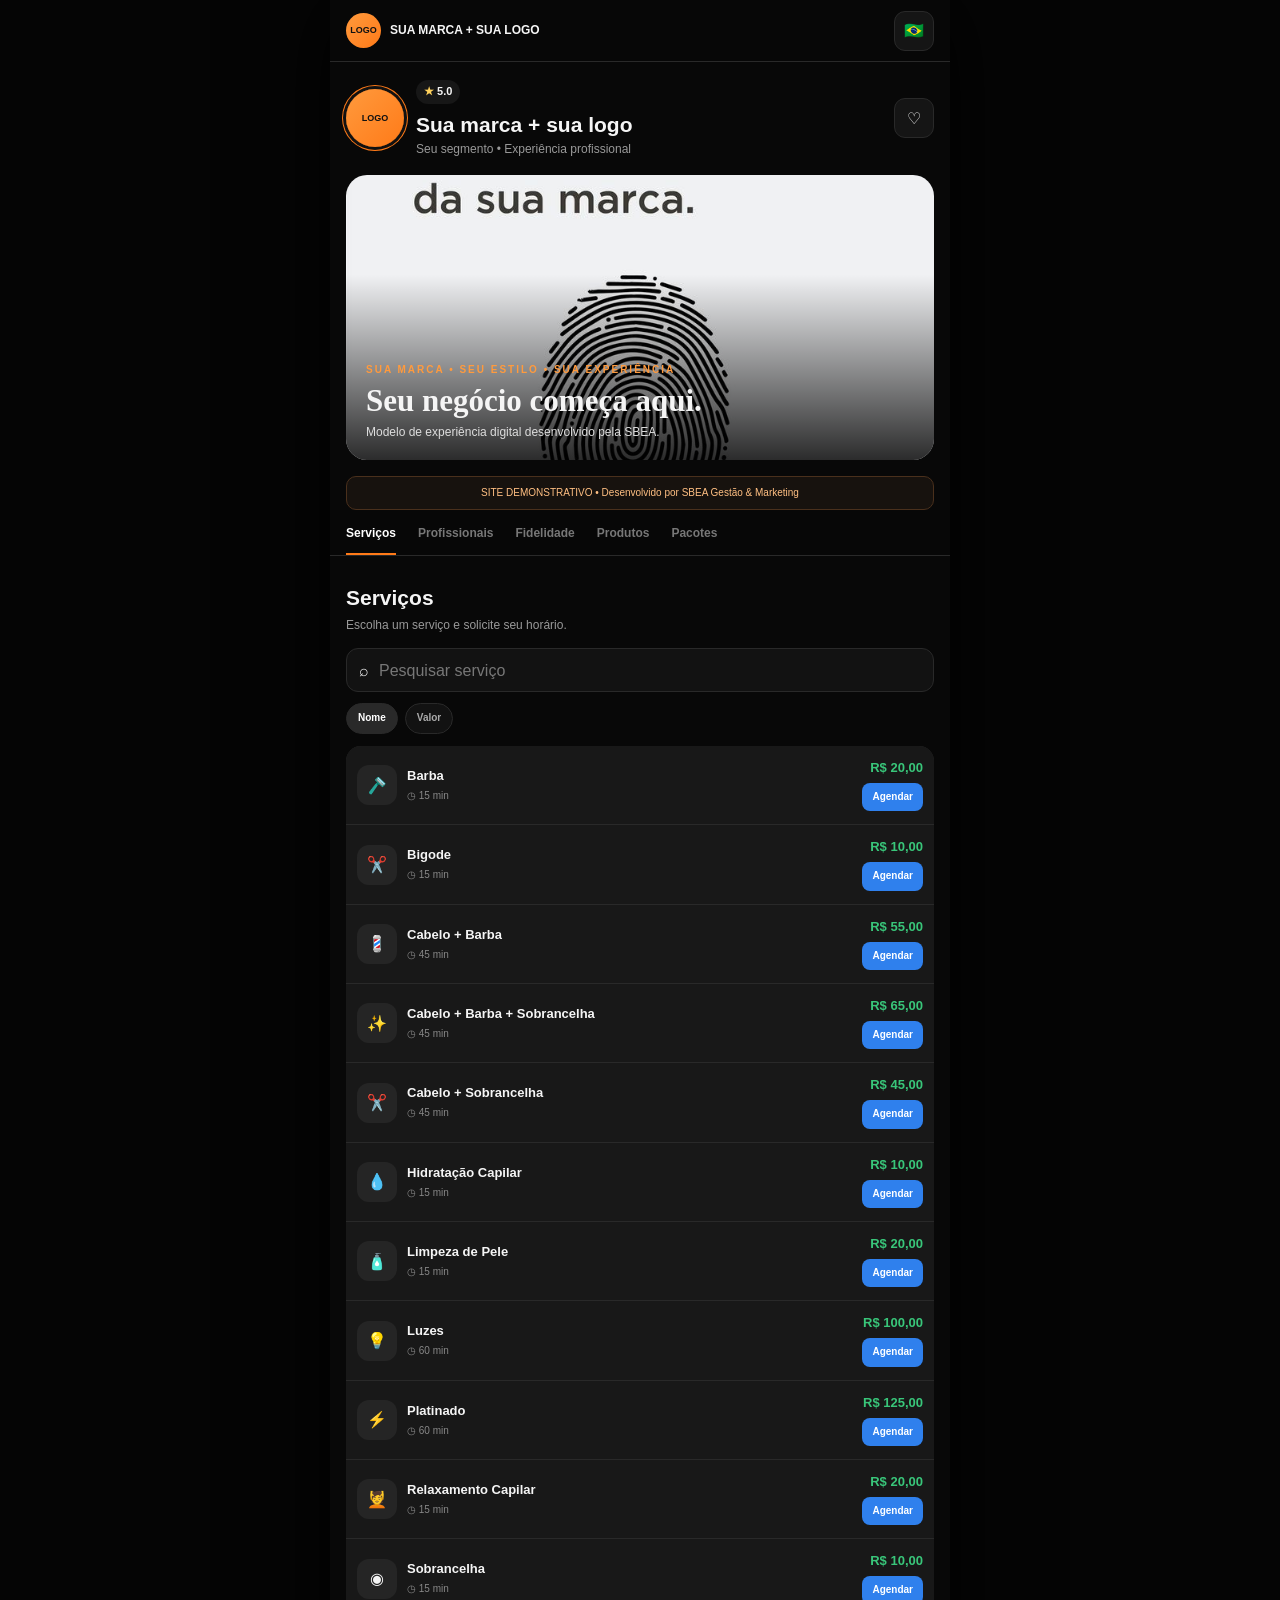
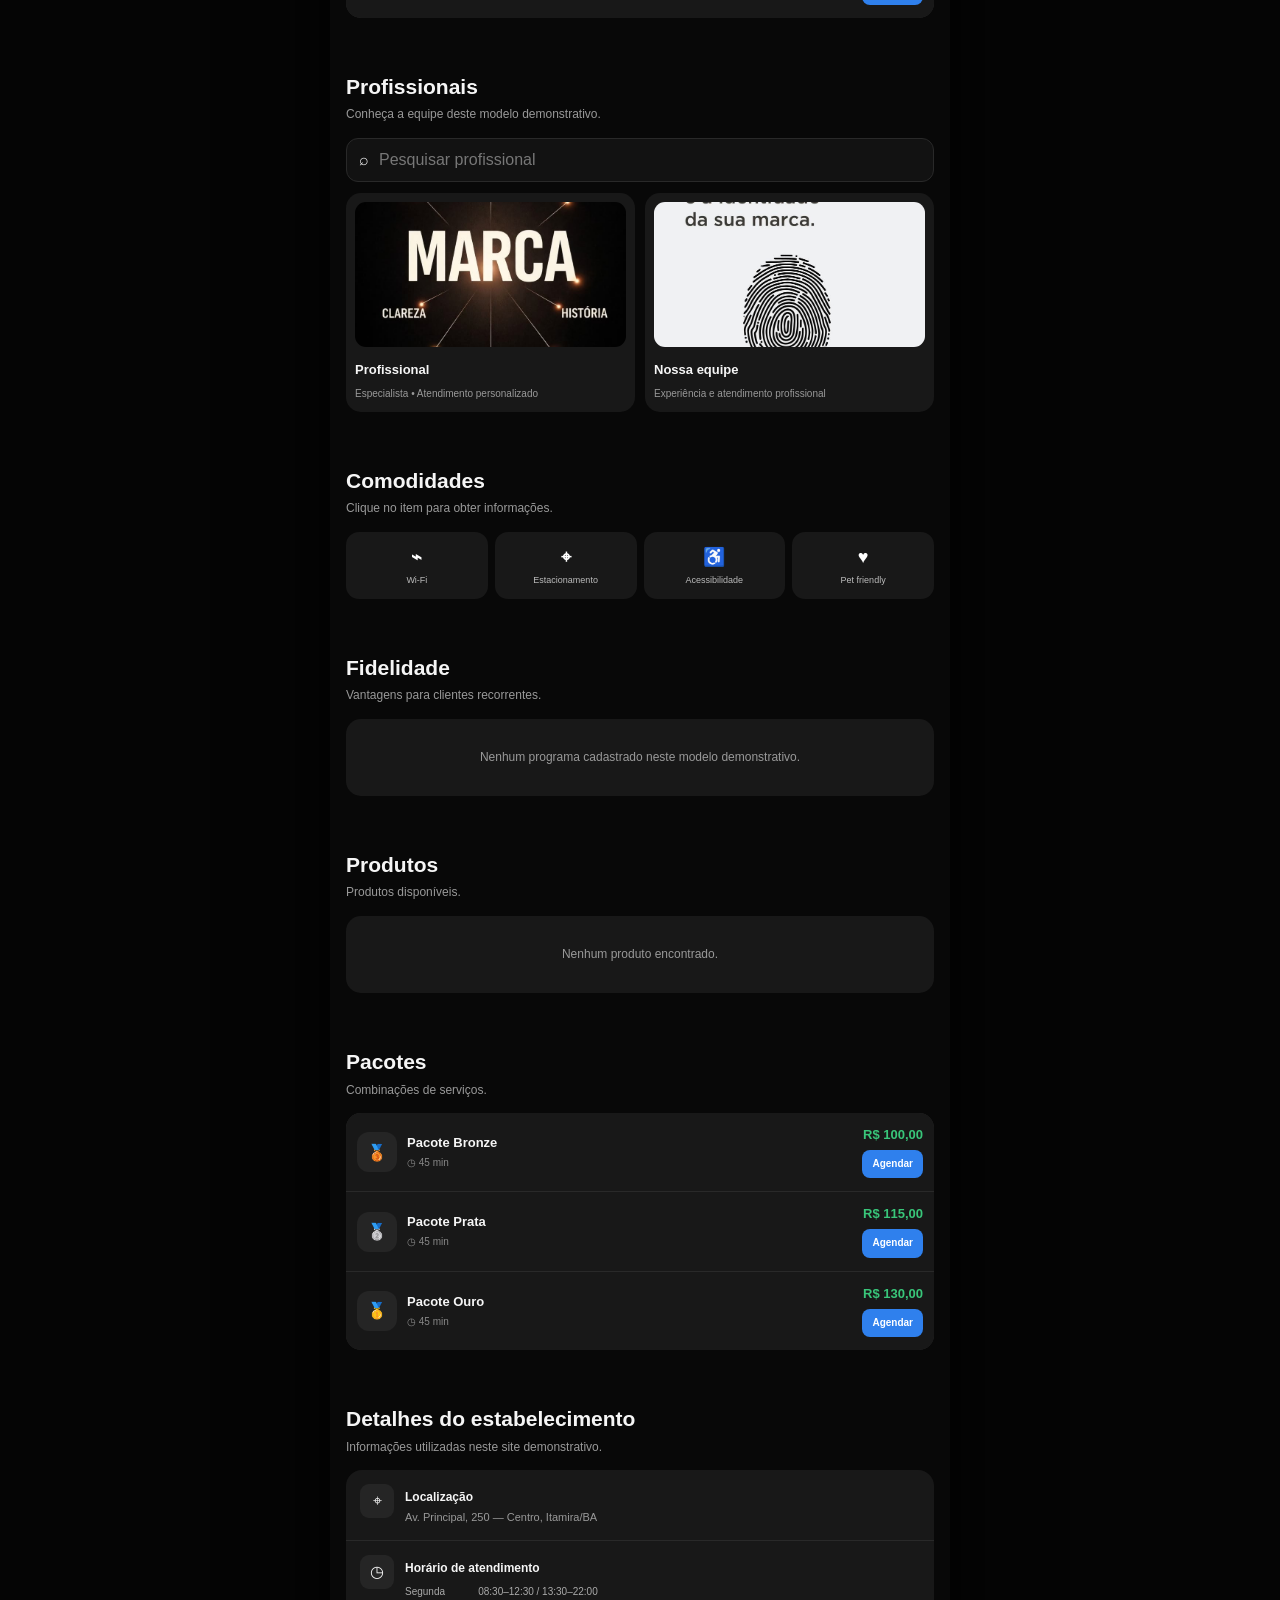
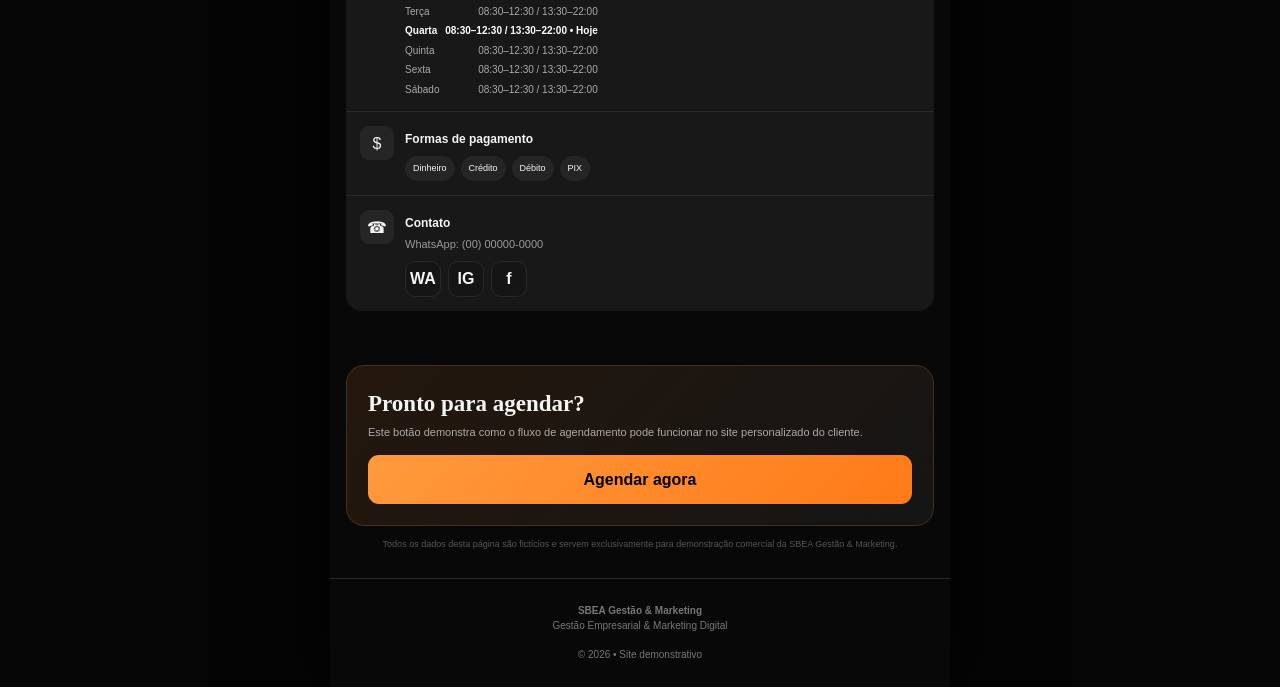
==== commit e55c56b9: "Update fmt.Println to print 'Goodbye World'" ====
--- a/index.html
+++ b/index.html
@@ -4,42 +4,1589 @@
 <meta charset="UTF-8">
 <meta name="viewport" content="width=device-width,initial-scale=1,viewport-fit=cover">
 <meta name="theme-color" content="#080808">
-<meta name="description" content="Site demonstrativo de agendamento criado pela SBEA Gestão & Marketing.">
-<title>João Junior Barbearia | Site Demonstrativo SBEA</title>
+<meta name="description" content="Modelo de site profissional desenvolvido pela SBEA Gestão & Marketing.">
+<title>Sua marca + sua logo | Site Demonstrativo SBEA</title>
+
 <style>
-:root{--bg:#080808;--card:#181818;--card2:#202020;--text:#f5f5f5;--muted:#999;--line:#292929;--orange:#ff7a18;--orange2:#ff9a3d;--blue:#2f80ed;--green:#39c67a;--max:620px}*{box-sizing:border-box}html{scroll-behavior:smooth}body{margin:0;background:#050505;color:var(--text);font-family:Inter,Arial,sans-serif;line-height:1.45;padding-bottom:76px}.app{width:min(100%,var(--max));margin:auto;background:var(--bg);min-height:100vh}.top{height:62px;position:sticky;top:0;z-index:30;display:flex;align-items:center;justify-content:space-between;padding:0 16px;background:rgba(8,8,8,.94);backdrop-filter:blur(14px);border-bottom:1px solid var(--line)}.brand{display:flex;gap:9px;align-items:center;font-weight:800;font-size:12px}.mark{display:grid;place-items:center;width:35px;height:35px;border-radius:50%;background:linear-gradient(135deg,var(--orange2),var(--orange));color:#111}.hero{padding:16px}.profile{display:flex;gap:12px;align-items:center;margin-bottom:16px}.avatar{display:grid;place-items:center;width:58px;height:58px;border-radius:50%;background:linear-gradient(135deg,var(--orange2),var(--orange));color:#111;font-weight:900;box-shadow:0 0 0 3px #111,0 0 0 4px var(--orange)}.info{flex:1}.rating{display:inline-block;background:#171717;border-radius:99px;padding:4px 8px;font-size:11px;font-weight:800}.rating b{color:#ffd15c}.info h1{font-size:21px;margin:6px 0 1px}.info p{margin:0;color:var(--muted);font-size:12px}.heart,.icon{border:1px solid var(--line);background:#151515;color:#fff;border-radius:11px;width:40px;height:40px}.cover{height:285px;position:relative;overflow:hidden;border-radius:21px}.cover img{width:100%;height:100%;object-fit:cover}.cover:after{content:"";position:absolute;inset:0;background:linear-gradient(transparent 35%,rgba(0,0,0,.82))}.cover-text{position:absolute;z-index:2;left:20px;bottom:18px}.eyebrow{font-size:10px;letter-spacing:2px;color:var(--orange2);font-weight:900}.cover h2{font-family:Georgia,serif;font-size:31px;line-height:1.05;margin:7px 0}.cover p{font-size:12px;color:#ddd;margin:0}.demo{margin:0 16px;padding:9px 12px;background:#17120e;border:1px solid #4a301c;color:#ffbf82;border-radius:10px;font-size:10px;text-align:center}.tabs{position:sticky;top:62px;z-index:20;display:flex;overflow:auto;gap:22px;padding:0 16px;background:rgba(8,8,8,.97);border-bottom:1px solid var(--line);scrollbar-width:none}.tabs::-webkit-scrollbar{display:none}.tab{border:0;background:none;color:#777;padding:15px 0 12px;font-weight:800;font-size:12px;white-space:nowrap;position:relative}.tab.active{color:#fff}.tab.active:after{content:"";position:absolute;height:2px;left:0;right:0;bottom:0;background:var(--orange)}main{padding:0 16px}.section{padding:27px 0}.title{font-size:21px;margin:0}.sub{color:var(--muted);font-size:12px;margin:4px 0 14px}.search{height:44px;display:flex;align-items:center;gap:8px;padding:0 12px;background:#121212;border:1px solid var(--line);border-radius:12px;margin-bottom:11px}.search input{width:100%;background:none;border:0;outline:0;color:#fff}.chips{display:flex;gap:7px;margin-bottom:12px}.chip{border:1px solid var(--line);background:#121212;color:#aaa;border-radius:99px;padding:7px 11px;font-size:10px;font-weight:800}.chip.active{color:#fff;background:#292929}.list{display:grid;gap:1px;background:var(--line);border-radius:15px;overflow:hidden}.service{display:flex;gap:10px;align-items:center;padding:13px 11px;background:var(--card)}.svc-icon{width:40px;height:40px;border-radius:12px;background:#252525;display:grid;place-items:center}.svc-info{flex:1;min-width:0}.svc-name{font-size:13px;font-weight:800}.meta{color:#888;font-size:10px;margin-top:3px}.price{color:var(--green);font-weight:900;font-size:13px;text-align:right;margin-bottom:5px}.book{border:0;background:var(--blue);color:white;border-radius:8px;padding:7px 10px;font-size:10px;font-weight:900}.pros{display:grid;grid-template-columns:1fr 1fr;gap:10px}.pro{background:var(--card);padding:9px;border-radius:15px}.pro img{width:100%;height:145px;object-fit:cover;border-radius:11px}.pro strong{display:block;font-size:13px;margin-top:8px}.pro small{color:var(--muted);font-size:10px}.amenities{display:grid;grid-template-columns:repeat(4,1fr);gap:7px}.amenity{background:var(--card);padding:12px 4px;text-align:center;border-radius:13px;color:#bbb;font-size:9px}.amenity b{display:block;font-size:18px;color:#fff;margin-bottom:4px}.empty{background:var(--card);padding:30px;text-align:center;border-radius:15px;color:var(--muted);font-size:12px}.details{background:var(--card);border-radius:16px;overflow:hidden}.row{display:flex;gap:11px;padding:14px;border-bottom:1px solid var(--line)}.row:last-child{border:0}.row-icon{width:34px;height:34px;border-radius:9px;background:#252525;display:grid;place-items:center;flex:none}.row strong{font-size:12px}.row p{margin:3px 0 0;color:var(--muted);font-size:11px}.hours{display:grid;gap:5px;margin-top:7px}.day{display:flex;justify-content:space-between;color:#aaa;font-size:10px}.day.today{color:#fff;font-weight:800}.payments{display:flex;gap:6px;flex-wrap:wrap;margin-top:7px}.pay{background:#252525;border-radius:99px;padding:6px 8px;font-size:9px}.socials{display:flex;gap:7px;margin-top:8px}.social{display:grid;place-items:center;width:36px;height:36px;border:1px solid var(--line);border-radius:10px;background:#151515;font-weight:800}.cta{padding:21px;border-radius:18px;background:linear-gradient(135deg,#24170d,#151515);border:1px solid #46301d}.cta h3{font-family:Georgia,serif;font-size:23px;margin:0 0 5px}.cta p{color:#aaa;font-size:11px;margin:0 0 14px}.cta button{width:100%;padding:13px;border:0;border-radius:11px;background:linear-gradient(135deg,var(--orange2),var(--orange));font-weight:900}.footer{text-align:center;color:#777;border-top:1px solid var(--line);padding:25px 16px;font-size:10px}.bottom{position:fixed;bottom:0;left:50%;transform:translateX(-50%);width:min(100%,620px);height:68px;background:rgba(15,15,15,.97);border-top:1px solid var(--line);display:grid;grid-template-columns:repeat(4,1fr);z-index:40}.nav{border:0;background:none;color:#777;font-size:9px;font-weight:800}.nav b{display:block;font-size:18px;margin-bottom:3px}.nav.active{color:#fff}.floating{position:fixed;z-index:25;bottom:82px;left:50%;transform:translateX(-50%);width:min(calc(100% - 32px),588px);padding:13px;border:0;border-radius:13px;background:linear-gradient(135deg,var(--orange2),var(--orange));font-weight:900;color:#111}.modal{display:none;position:fixed;inset:0;z-index:60;background:rgba(0,0,0,.78);align-items:flex-end}.modal.open{display:flex}.sheet{width:min(100%,620px);margin:auto;background:#181818;padding:20px;border-radius:20px 20px 0 0}.sheet-head{display:flex;justify-content:space-between;align-items:center}.sheet h3{margin:0}.sheet p{color:#aaa;font-size:12px}.sheet button{width:100%;padding:13px;border:0;border-radius:11px;background:var(--blue);color:#fff;font-weight:900}.close{width:36px!important;padding:0!important;background:#292929!important}.site-note{text-align:center;color:#555;font-size:9px;margin-top:12px}@media(min-width:800px){.bottom,.floating{display:none}body{padding-bottom:0}.app{box-shadow:0 0 80px #000}}
+:root{
+  --bg:#080808;
+  --card:#181818;
+  --card2:#202020;
+  --text:#f5f5f5;
+  --muted:#999;
+  --line:#292929;
+  --orange:#ff7a18;
+  --orange2:#ff9a3d;
+  --blue:#2f80ed;
+  --green:#39c67a;
+  --max:620px
+}
+
+*{box-sizing:border-box}
+
+html{scroll-behavior:smooth}
+
+body{
+  margin:0;
+  background:#050505;
+  color:var(--text);
+  font-family:Inter,Arial,sans-serif;
+  line-height:1.45;
+  padding-bottom:76px
+}
+
+button,input{font:inherit}
+
+button{cursor:pointer}
+
+a{text-decoration:none;color:inherit}
+
+.app{
+  width:min(100%,var(--max));
+  margin:auto;
+  background:var(--bg);
+  min-height:100vh
+}
+
+/* HEADER */
+
+.top{
+  height:62px;
+  position:sticky;
+  top:0;
+  z-index:30;
+  display:flex;
+  align-items:center;
+  justify-content:space-between;
+  padding:0 16px;
+  background:rgba(8,8,8,.94);
+  backdrop-filter:blur(14px);
+  border-bottom:1px solid var(--line)
+}
+
+.brand{
+  display:flex;
+  gap:9px;
+  align-items:center;
+  font-weight:800;
+  font-size:12px
+}
+
+.mark{
+  display:grid;
+  place-items:center;
+  width:35px;
+  height:35px;
+  border-radius:50%;
+  background:linear-gradient(135deg,var(--orange2),var(--orange));
+  color:#111;
+  font-size:9px;
+  text-align:center
+}
+
+/* HERO */
+
+.hero{padding:16px}
+
+.profile{
+  display:flex;
+  gap:12px;
+  align-items:center;
+  margin-bottom:16px
+}
+
+.avatar{
+  display:grid;
+  place-items:center;
+  width:58px;
+  height:58px;
+  border-radius:50%;
+  background:linear-gradient(135deg,var(--orange2),var(--orange));
+  color:#111;
+  font-weight:900;
+  font-size:9px;
+  text-align:center;
+  box-shadow:0 0 0 3px #111,0 0 0 4px var(--orange)
+}
+
+.info{flex:1}
+
+.rating{
+  display:inline-block;
+  background:#171717;
+  border-radius:99px;
+  padding:4px 8px;
+  font-size:11px;
+  font-weight:800
+}
+
+.rating b{color:#ffd15c}
+
+.info h1{
+  font-size:21px;
+  margin:6px 0 1px
+}
+
+.info p{
+  margin:0;
+  color:var(--muted);
+  font-size:12px
+}
+
+.heart,.icon{
+  border:1px solid var(--line);
+  background:#151515;
+  color:#fff;
+  border-radius:11px;
+  width:40px;
+  height:40px
+}
+
+.cover{
+  height:285px;
+  position:relative;
+  overflow:hidden;
+  border-radius:21px
+}
+
+.cover img{
+  width:100%;
+  height:100%;
+  object-fit:cover
+}
+
+.cover:after{
+  content:"";
+  position:absolute;
+  inset:0;
+  background:linear-gradient(transparent 35%,rgba(0,0,0,.82))
+}
+
+.cover-text{
+  position:absolute;
+  z-index:2;
+  left:20px;
+  bottom:18px
+}
+
+.eyebrow{
+  font-size:10px;
+  letter-spacing:2px;
+  color:var(--orange2);
+  font-weight:900
+}
+
+.cover h2{
+  font-family:Georgia,serif;
+  font-size:31px;
+  line-height:1.05;
+  margin:7px 0
+}
+
+.cover p{
+  font-size:12px;
+  color:#ddd;
+  margin:0
+}
+
+/* DEMO */
+
+.demo{
+  margin:0 16px;
+  padding:9px 12px;
+  background:#17120e;
+  border:1px solid #4a301c;
+  color:#ffbf82;
+  border-radius:10px;
+  font-size:10px;
+  text-align:center
+}
+
+/* TABS */
+
+.tabs{
+  position:sticky;
+  top:62px;
+  z-index:20;
+  display:flex;
+  overflow:auto;
+  gap:22px;
+  padding:0 16px;
+  background:rgba(8,8,8,.97);
+  border-bottom:1px solid var(--line);
+  scrollbar-width:none
+}
+
+.tabs::-webkit-scrollbar{display:none}
+
+.tab{
+  border:0;
+  background:none;
+  color:#777;
+  padding:15px 0 12px;
+  font-weight:800;
+  font-size:12px;
+  white-space:nowrap;
+  position:relative
+}
+
+.tab.active{color:#fff}
+
+.tab.active:after{
+  content:"";
+  position:absolute;
+  height:2px;
+  left:0;
+  right:0;
+  bottom:0;
+  background:var(--orange)
+}
+
+/* SECTIONS */
+
+main{padding:0 16px}
+
+.section{padding:27px 0}
+
+.title{
+  font-size:21px;
+  margin:0
+}
+
+.sub{
+  color:var(--muted);
+  font-size:12px;
+  margin:4px 0 14px
+}
+
+/* SEARCH */
+
+.search{
+  height:44px;
+  display:flex;
+  align-items:center;
+  gap:8px;
+  padding:0 12px;
+  background:#121212;
+  border:1px solid var(--line);
+  border-radius:12px;
+  margin-bottom:11px
+}
+
+.search input{
+  width:100%;
+  background:none;
+  border:0;
+  outline:0;
+  color:#fff
+}
+
+.search input::placeholder{color:#777}
+
+/* CHIPS */
+
+.chips{
+  display:flex;
+  gap:7px;
+  margin-bottom:12px
+}
+
+.chip{
+  border:1px solid var(--line);
+  background:#121212;
+  color:#aaa;
+  border-radius:99px;
+  padding:7px 11px;
+  font-size:10px;
+  font-weight:800
+}
+
+.chip.active{
+  color:#fff;
+  background:#292929
+}
+
+/* SERVICES */
+
+.list{
+  display:grid;
+  gap:1px;
+  background:var(--line);
+  border-radius:15px;
+  overflow:hidden
+}
+
+.service{
+  display:flex;
+  gap:10px;
+  align-items:center;
+  padding:13px 11px;
+  background:var(--card)
+}
+
+.svc-icon{
+  width:40px;
+  height:40px;
+  border-radius:12px;
+  background:#252525;
+  display:grid;
+  place-items:center;
+  flex:none
+}
+
+.svc-info{
+  flex:1;
+  min-width:0
+}
+
+.svc-name{
+  font-size:13px;
+  font-weight:800
+}
+
+.meta{
+  color:#888;
+  font-size:10px;
+  margin-top:3px
+}
+
+.price{
+  color:var(--green);
+  font-weight:900;
+  font-size:13px;
+  text-align:right;
+  margin-bottom:5px
+}
+
+.book{
+  border:0;
+  background:var(--blue);
+  color:white;
+  border-radius:8px;
+  padding:7px 10px;
+  font-size:10px;
+  font-weight:900
+}
+
+/* PROFESSIONALS */
+
+.pros{
+  display:grid;
+  grid-template-columns:1fr 1fr;
+  gap:10px
+}
+
+.pro{
+  background:var(--card);
+  padding:9px;
+  border-radius:15px
+}
+
+.pro img{
+  width:100%;
+  height:145px;
+  object-fit:cover;
+  border-radius:11px
+}
+
+.pro strong{
+  display:block;
+  font-size:13px;
+  margin-top:8px
+}
+
+.pro small{
+  color:var(--muted);
+  font-size:10px
+}
+
+/* AMENITIES */
+
+.amenities{
+  display:grid;
+  grid-template-columns:repeat(4,1fr);
+  gap:7px
+}
+
+.amenity{
+  background:var(--card);
+  padding:12px 4px;
+  text-align:center;
+  border-radius:13px;
+  color:#bbb;
+  font-size:9px
+}
+
+.amenity b{
+  display:block;
+  font-size:18px;
+  color:#fff;
+  margin-bottom:4px
+}
+
+/* EMPTY */
+
+.empty{
+  background:var(--card);
+  padding:30px;
+  text-align:center;
+  border-radius:15px;
+  color:var(--muted);
+  font-size:12px
+}
+
+/* DETAILS */
+
+.details{
+  background:var(--card);
+  border-radius:16px;
+  overflow:hidden
+}
+
+.row{
+  display:flex;
+  gap:11px;
+  padding:14px;
+  border-bottom:1px solid var(--line)
+}
+
+.row:last-child{border:0}
+
+.row-icon{
+  width:34px;
+  height:34px;
+  border-radius:9px;
+  background:#252525;
+  display:grid;
+  place-items:center;
+  flex:none
+}
+
+.row strong{font-size:12px}
+
+.row p{
+  margin:3px 0 0;
+  color:var(--muted);
+  font-size:11px
+}
+
+.hours{
+  display:grid;
+  gap:5px;
+  margin-top:7px
+}
+
+.day{
+  display:flex;
+  justify-content:space-between;
+  gap:8px;
+  color:#aaa;
+  font-size:10px
+}
+
+.day.today{
+  color:#fff;
+  font-weight:800
+}
+
+.payments{
+  display:flex;
+  gap:6px;
+  flex-wrap:wrap;
+  margin-top:7px
+}
+
+.pay{
+  background:#252525;
+  border-radius:99px;
+  padding:6px 8px;
+  font-size:9px
+}
+
+.socials{
+  display:flex;
+  gap:7px;
+  margin-top:8px
+}
+
+.social{
+  display:grid;
+  place-items:center;
+  width:36px;
+  height:36px;
+  border:1px solid var(--line);
+  border-radius:10px;
+  background:#151515;
+  font-weight:800
+}
+
+/* CTA */
+
+.cta{
+  padding:21px;
+  border-radius:18px;
+  background:linear-gradient(135deg,#24170d,#151515);
+  border:1px solid #46301d
+}
+
+.cta h3{
+  font-family:Georgia,serif;
+  font-size:23px;
+  margin:0 0 5px
+}
+
+.cta p{
+  color:#aaa;
+  font-size:11px;
+  margin:0 0 14px
+}
+
+.cta button{
+  width:100%;
+  padding:13px;
+  border:0;
+  border-radius:11px;
+  background:linear-gradient(135deg,var(--orange2),var(--orange));
+  font-weight:900
+}
+
+/* FOOTER */
+
+.footer{
+  text-align:center;
+  color:#777;
+  border-top:1px solid var(--line);
+  padding:25px 16px;
+  font-size:10px
+}
+
+.site-note{
+  text-align:center;
+  color:#555;
+  font-size:9px;
+  margin-top:12px
+}
+
+/* BOTTOM NAV */
+
+.bottom{
+  position:fixed;
+  bottom:0;
+  left:50%;
+  transform:translateX(-50%);
+  width:min(100%,620px);
+  height:68px;
+  background:rgba(15,15,15,.97);
+  border-top:1px solid var(--line);
+  display:grid;
+  grid-template-columns:repeat(4,1fr);
+  z-index:40
+}
+
+.nav{
+  border:0;
+  background:none;
+  color:#777;
+  font-size:9px;
+  font-weight:800
+}
+
+.nav b{
+  display:block;
+  font-size:18px;
+  margin-bottom:3px
+}
+
+.nav.active{color:#fff}
+
+/* FLOATING CTA */
+
+.floating{
+  position:fixed;
+  z-index:25;
+  bottom:82px;
+  left:50%;
+  transform:translateX(-50%);
+  width:min(calc(100% - 32px),588px);
+  padding:13px;
+  border:0;
+  border-radius:13px;
+  background:linear-gradient(135deg,var(--orange2),var(--orange));
+  font-weight:900;
+  color:#111
+}
+
+/* MODAL */
+
+.modal{
+  display:none;
+  position:fixed;
+  inset:0;
+  z-index:60;
+  background:rgba(0,0,0,.78);
+  align-items:flex-end
+}
+
+.modal.open{display:flex}
+
+.sheet{
+  width:min(100%,620px);
+  margin:auto;
+  background:#181818;
+  padding:20px;
+  border-radius:20px 20px 0 0
+}
+
+.sheet-head{
+  display:flex;
+  justify-content:space-between;
+  align-items:center
+}
+
+.sheet h3{margin:0}
+
+.sheet p{
+  color:#aaa;
+  font-size:12px
+}
+
+.sheet button{
+  width:100%;
+  padding:13px;
+  border:0;
+  border-radius:11px;
+  background:var(--blue);
+  color:#fff;
+  font-weight:900
+}
+
+.close{
+  width:36px!important;
+  padding:0!important;
+  background:#292929!important
+}
+
+/* DESKTOP */
+
+@media(min-width:800px){
+  .bottom,.floating{display:none}
+
+  body{padding-bottom:0}
+
+  .app{
+    box-shadow:0 0 80px #000
+  }
+}
 </style>
 </head>
+
 <body>
+
 <div class="app">
-<header class="top"><div class="brand"><span class="mark">JJ</span> JOÃO JUNIOR BARBEARIA</div><div><button class="icon" aria-label="Idioma">🇧🇷</button></div></header>
-<section class="hero"><div class="profile"><div class="avatar">JJ</div><div class="info"><span class="rating"><b>★</b> 5.0</span><h1>João Junior Barbearia</h1><p>Barbearia • Estilo masculino</p></div><button class="heart" id="heart">♡</button></div><div class="cover"><img src="IMG_2656.jpeg" alt="Foto demonstrativa da barbearia"><div class="cover-text"><div class="eyebrow">CORTE • BARBA • ESTILO</div><h2>Seu estilo começa aqui.</h2><p>Modelo de experiência digital desenvolvido pela SBEA.</p></div></div></section>
-<div class="demo">SITE DEMONSTRATIVO • Desenvolvido por SBEA Gestão &amp; Marketing</div>
-<nav class="tabs"><button class="tab active" data-target="servicos">Serviços</button><button class="tab" data-target="profissionais">Profissionais</button><button class="tab" data-target="fidelidade">Fidelidade</button><button class="tab" data-target="produtos">Produtos</button><button class="tab" data-target="pacotes">Pacotes</button></nav>
+
+<!-- HEADER -->
+
+<header class="top">
+
+  <div class="brand">
+    <span class="mark">LOGO</span>
+    SUA MARCA + SUA LOGO
+  </div>
+
+  <button class="icon" aria-label="Idioma">🇧🇷</button>
+
+</header>
+
+
+<!-- HERO -->
+
+<section class="hero">
+
+  <div class="profile">
+
+    <div class="avatar">
+      LOGO
+    </div>
+
+    <div class="info">
+
+      <span class="rating">
+        <b>★</b> 5.0
+      </span>
+
+      <h1>Sua marca + sua logo</h1>
+
+      <p>Seu segmento • Experiência profissional</p>
+
+    </div>
+
+    <button class="heart" id="heart" aria-label="Favoritar">
+      ♡
+    </button>
+
+  </div>
+
+
+  <div class="cover">
+
+    <img
+      src="IMG_2656.jpeg"
+      alt="Imagem demonstrativa do estabelecimento"
+    >
+
+    <div class="cover-text">
+
+      <div class="eyebrow">
+        SUA MARCA • SEU ESTILO • SUA EXPERIÊNCIA
+      </div>
+
+      <h2>
+        Seu negócio começa aqui.
+      </h2>
+
+      <p>
+        Modelo de experiência digital desenvolvido pela SBEA.
+      </p>
+
+    </div>
+
+  </div>
+
+</section>
+
+
+<!-- DEMO -->
+
+<div class="demo">
+  SITE DEMONSTRATIVO • Desenvolvido por SBEA Gestão &amp; Marketing
+</div>
+
+
+<!-- TABS -->
+
+<nav class="tabs">
+
+  <button class="tab active" data-target="servicos">
+    Serviços
+  </button>
+
+  <button class="tab" data-target="profissionais">
+    Profissionais
+  </button>
+
+  <button class="tab" data-target="fidelidade">
+    Fidelidade
+  </button>
+
+  <button class="tab" data-target="produtos">
+    Produtos
+  </button>
+
+  <button class="tab" data-target="pacotes">
+    Pacotes
+  </button>
+
+</nav>
+
+
 <main>
-<section class="section" id="servicos"><h2 class="title">Serviços</h2><p class="sub">Escolha um serviço e solicite seu horário.</p><div class="search">⌕ <input id="search" placeholder="Pesquisar serviço"></div><div class="chips"><button class="chip active" data-sort="name">Nome</button><button class="chip" data-sort="price">Valor</button></div><div class="list" id="services"></div></section>
-<section class="section" id="profissionais"><h2 class="title">Profissionais</h2><p class="sub">Escolha quem vai cuidar do seu estilo.</p><div class="search">⌕ <input id="proSearch" placeholder="Pesquisar profissional"></div><div class="pros" id="pros"><article class="pro"><img src="IMG_2657.jpeg" alt="João Junior"><strong>João Junior</strong><small>Barbeiro • Especialista em cortes</small></article><article class="pro"><img src="IMG_2656.jpeg" alt="Equipe"><strong>Equipe</strong><small>Estilo masculino e atendimento</small></article></div></section>
-<section class="section"><h2 class="title">Comodidades</h2><p class="sub">Clique no item para obter informações.</p><div class="amenities"><div class="amenity"><b>⌁</b>Wi-Fi</div><div class="amenity"><b>⌖</b>Estacionamento</div><div class="amenity"><b>♿</b>Acessibilidade</div><div class="amenity"><b>♥</b>Pet friendly</div></div></section>
-<section class="section" id="fidelidade"><h2 class="title">Fidelidade</h2><p class="sub">Vantagens para clientes recorrentes.</p><div class="empty">Nenhum programa cadastrado neste modelo demonstrativo.</div></section>
-<section class="section" id="produtos"><h2 class="title">Produtos</h2><p class="sub">Produtos disponíveis.</p><div class="empty">Nenhum produto encontrado.</div></section>
-<section class="section" id="pacotes"><h2 class="title">Pacotes</h2><p class="sub">Combinações de serviços.</p><div class="list" id="packages"></div></section>
-<section class="section"><h2 class="title">Detalhes do estabelecimento</h2><p class="sub">Informações utilizadas neste site demonstrativo.</p><div class="details"><div class="row"><div class="row-icon">⌖</div><div><strong>Localização</strong><p>Av. Principal, 250 — Centro, Itamira/BA</p></div></div><div class="row"><div class="row-icon">◷</div><div><strong>Horário de atendimento</strong><div class="hours"><div class="day">Segunda <span>08:30–12:30 / 13:30–22:00</span></div><div class="day">Terça <span>08:30–12:30 / 13:30–22:00</span></div><div class="day today">Quarta <span>08:30–12:30 / 13:30–22:00 • Hoje</span></div><div class="day">Quinta <span>08:30–12:30 / 13:30–22:00</span></div><div class="day">Sexta <span>08:30–12:30 / 13:30–22:00</span></div><div class="day">Sábado <span>08:30–12:30 / 13:30–22:00</span></div></div></div></div><div class="row"><div class="row-icon">$</div><div><strong>Formas de pagamento</strong><div class="payments"><span class="pay">Dinheiro</span><span class="pay">Crédito</span><span class="pay">Débito</span><span class="pay">PIX</span></div></div></div><div class="row"><div class="row-icon">☎</div><div><strong>Contato</strong><p>WhatsApp: (00) 00000-0000</p><div class="socials"><a class="social" href="https://wa.me/5500000000000" target="_blank">WA</a><a class="social" href="https://instagram.com/sbea_gestao_marketing" target="_blank">IG</a><a class="social" href="https://facebook.com/sbea_gestao_marketing" target="_blank">f</a></div></div></div></div></section>
-<section class="section"><div class="cta"><h3>Pronto para agendar?</h3><p>Este botão demonstra como o fluxo de agendamento pode funcionar no site personalizado do cliente.</p><button onclick="openModal('Agendamento demonstrativo')">Agendar agora</button></div><div class="site-note">Todos os dados de contato desta página são fictícios e servem exclusivamente para demonstração comercial da SBEA Gestão &amp; Marketing.</div></section>
+
+
+<!-- SERVIÇOS -->
+
+<section class="section" id="servicos">
+
+  <h2 class="title">
+    Serviços
+  </h2>
+
+  <p class="sub">
+    Escolha um serviço e solicite seu horário.
+  </p>
+
+  <div class="search">
+    ⌕
+    <input
+      id="search"
+      placeholder="Pesquisar serviço"
+      autocomplete="off"
+    >
+  </div>
+
+  <div class="chips">
+
+    <button class="chip active" data-sort="name">
+      Nome
+    </button>
+
+    <button class="chip" data-sort="price">
+      Valor
+    </button>
+
+  </div>
+
+  <div class="list" id="services"></div>
+
+</section>
+
+
+<!-- PROFISSIONAIS -->
+
+<section class="section" id="profissionais">
+
+  <h2 class="title">
+    Profissionais
+  </h2>
+
+  <p class="sub">
+    Conheça a equipe deste modelo demonstrativo.
+  </p>
+
+  <div class="search">
+    ⌕
+    <input
+      id="proSearch"
+      placeholder="Pesquisar profissional"
+      autocomplete="off"
+    >
+  </div>
+
+  <div class="pros" id="pros">
+
+    <article class="pro">
+
+      <img
+        src="IMG_2657.jpeg"
+        alt="Profissional demonstrativo"
+      >
+
+      <strong>
+        Profissional
+      </strong>
+
+      <small>
+        Especialista • Atendimento personalizado
+      </small>
+
+    </article>
+
+
+    <article class="pro">
+
+      <img
+        src="IMG_2656.jpeg"
+        alt="Equipe demonstrativa"
+      >
+
+      <strong>
+        Nossa equipe
+      </strong>
+
+      <small>
+        Experiência e atendimento profissional
+      </small>
+
+    </article>
+
+  </div>
+
+</section>
+
+
+<!-- COMODIDADES -->
+
+<section class="section">
+
+  <h2 class="title">
+    Comodidades
+  </h2>
+
+  <p class="sub">
+    Clique no item para obter informações.
+  </p>
+
+  <div class="amenities">
+
+    <div class="amenity">
+      <b>⌁</b>
+      Wi-Fi
+    </div>
+
+    <div class="amenity">
+      <b>⌖</b>
+      Estacionamento
+    </div>
+
+    <div class="amenity">
+      <b>♿</b>
+      Acessibilidade
+    </div>
+
+    <div class="amenity">
+      <b>♥</b>
+      Pet friendly
+    </div>
+
+  </div>
+
+</section>
+
+
+<!-- FIDELIDADE -->
+
+<section class="section" id="fidelidade">
+
+  <h2 class="title">
+    Fidelidade
+  </h2>
+
+  <p class="sub">
+    Vantagens para clientes recorrentes.
+  </p>
+
+  <div class="empty">
+    Nenhum programa cadastrado neste modelo demonstrativo.
+  </div>
+
+</section>
+
+
+<!-- PRODUTOS -->
+
+<section class="section" id="produtos">
+
+  <h2 class="title">
+    Produtos
+  </h2>
+
+  <p class="sub">
+    Produtos disponíveis.
+  </p>
+
+  <div class="empty">
+    Nenhum produto encontrado.
+  </div>
+
+</section>
+
+
+<!-- PACOTES -->
+
+<section class="section" id="pacotes">
+
+  <h2 class="title">
+    Pacotes
+  </h2>
+
+  <p class="sub">
+    Combinações de serviços.
+  </p>
+
+  <div class="list" id="packages"></div>
+
+</section>
+
+
+<!-- DETALHES -->
+
+<section class="section">
+
+  <h2 class="title">
+    Detalhes do estabelecimento
+  </h2>
+
+  <p class="sub">
+    Informações utilizadas neste site demonstrativo.
+  </p>
+
+
+  <div class="details">
+
+
+    <!-- ENDEREÇO -->
+
+    <div class="row">
+
+      <div class="row-icon">
+        ⌖
+      </div>
+
+      <div>
+
+        <strong>
+          Localização
+        </strong>
+
+        <p>
+          Av. Principal, 250 — Centro, Itamira/BA
+        </p>
+
+      </div>
+
+    </div>
+
+
+    <!-- HORÁRIO -->
+
+    <div class="row">
+
+      <div class="row-icon">
+        ◷
+      </div>
+
+      <div>
+
+        <strong>
+          Horário de atendimento
+        </strong>
+
+        <div class="hours">
+
+          <div class="day">
+            Segunda
+            <span>08:30–12:30 / 13:30–22:00</span>
+          </div>
+
+          <div class="day">
+            Terça
+            <span>08:30–12:30 / 13:30–22:00</span>
+          </div>
+
+          <div class="day today">
+            Quarta
+            <span>08:30–12:30 / 13:30–22:00 • Hoje</span>
+          </div>
+
+          <div class="day">
+            Quinta
+            <span>08:30–12:30 / 13:30–22:00</span>
+          </div>
+
+          <div class="day">
+            Sexta
+            <span>08:30–12:30 / 13:30–22:00</span>
+          </div>
+
+          <div class="day">
+            Sábado
+            <span>08:30–12:30 / 13:30–22:00</span>
+          </div>
+
+        </div>
+
+      </div>
+
+    </div>
+
+
+    <!-- PAGAMENTO -->
+
+    <div class="row">
+
+      <div class="row-icon">
+        $
+      </div>
+
+      <div>
+
+        <strong>
+          Formas de pagamento
+        </strong>
+
+        <div class="payments">
+
+          <span class="pay">
+            Dinheiro
+          </span>
+
+          <span class="pay">
+            Crédito
+          </span>
+
+          <span class="pay">
+            Débito
+          </span>
+
+          <span class="pay">
+            PIX
+          </span>
+
+        </div>
+
+      </div>
+
+    </div>
+
+
+    <!-- CONTATO -->
+
+    <div class="row">
+
+      <div class="row-icon">
+        ☎
+      </div>
+
+      <div>
+
+        <strong>
+          Contato
+        </strong>
+
+        <p>
+          WhatsApp: (00) 00000-0000
+        </p>
+
+        <div class="socials">
+
+          <a
+            class="social"
+            href="https://wa.me/5500000000000"
+            target="_blank"
+            rel="noopener"
+          >
+            WA
+          </a>
+
+          <a
+            class="social"
+            href="https://instagram.com/sbea_gestao_marketing"
+            target="_blank"
+            rel="noopener"
+          >
+            IG
+          </a>
+
+          <a
+            class="social"
+            href="https://facebook.com/sbea_gestao_marketing"
+            target="_blank"
+            rel="noopener"
+          >
+            f
+          </a>
+
+        </div>
+
+      </div>
+
+    </div>
+
+  </div>
+
+</section>
+
+
+<!-- CTA -->
+
+<section class="section">
+
+  <div class="cta">
+
+    <h3>
+      Pronto para agendar?
+    </h3>
+
+    <p>
+      Este botão demonstra como o fluxo de agendamento pode funcionar no site personalizado do cliente.
+    </p>
+
+    <button onclick="openModal('Agendamento demonstrativo')">
+      Agendar agora
+    </button>
+
+  </div>
+
+  <div class="site-note">
+
+    Todos os dados desta página são fictícios e servem exclusivamente para demonstração comercial da SBEA Gestão &amp; Marketing.
+
+  </div>
+
+</section>
+
+
 </main>
-<footer class="footer">SBEA Gestão &amp; Marketing • Gestão Empresarial &amp; Marketing Digital<br>© 2026 • Site demonstrativo</footer>
+
+
+<!-- FOOTER -->
+
+<footer class="footer">
+
+  <strong>
+    SBEA Gestão &amp; Marketing
+  </strong>
+
+  <br>
+
+  Gestão Empresarial &amp; Marketing Digital
+
+  <br><br>
+
+  © 2026 • Site demonstrativo
+
+</footer>
+
 </div>
-<button class="floating" onclick="openModal('Agendamento demonstrativo')">Agendar agora</button>
-<nav class="bottom"><button class="nav active" onclick="scrollToId('servicos')"><b>⌂</b>Início</button><button class="nav" onclick="scrollToId('servicos')"><b>⌕</b>Buscar</button><button class="nav" onclick="openModal('Meus agendamentos')"><b>◷</b>Agendamentos</button><button class="nav" onclick="openModal('Perfil')"><b>●</b>Perfil</button></nav>
-<div class="modal" id="modal"><div class="sheet"><div class="sheet-head"><h3 id="modalTitle">Agendamento</h3><button class="close" onclick="closeModal()">×</button></div><p>Este é um fluxo demonstrativo. Em um projeto real, este botão pode abrir WhatsApp, formulário, calendário ou sistema de agendamento.</p><button onclick="window.open('https://wa.me/5500000000000','_blank')">Continuar pelo WhatsApp</button></div></div>
+
+
+<!-- CTA FLUTUANTE -->
+
+<button
+  class="floating"
+  onclick="openModal('Agendamento demonstrativo')"
+>
+  Agendar agora
+</button>
+
+
+<!-- BOTTOM NAV -->
+
+<nav class="bottom">
+
+  <button
+    class="nav active"
+    onclick="scrollToId('servicos')"
+  >
+    <b>⌂</b>
+    Início
+  </button>
+
+  <button
+    class="nav"
+    onclick="scrollToId('servicos')"
+  >
+    <b>⌕</b>
+    Buscar
+  </button>
+
+  <button
+    class="nav"
+    onclick="openModal('Meus agendamentos')"
+  >
+    <b>◷</b>
+    Agendamentos
+  </button>
+
+  <button
+    class="nav"
+    onclick="openModal('Perfil')"
+  >
+    <b>●</b>
+    Perfil
+  </button>
+
+</nav>
+
+
+<!-- MODAL -->
+
+<div class="modal" id="modal">
+
+  <div class="sheet">
+
+    <div class="sheet-head">
+
+      <h3 id="modalTitle">
+        Agendamento
+      </h3>
+
+      <button
+        class="close"
+        onclick="closeModal()"
+      >
+        ×
+      </button>
+
+    </div>
+
+    <p>
+      Este é um fluxo demonstrativo. Em um projeto real, este botão pode abrir WhatsApp, formulário, calendário ou sistema de agendamento.
+    </p>
+
+    <button
+      onclick="window.open('https://wa.me/5500000000000','_blank')"
+    >
+      Continuar pelo WhatsApp
+    </button>
+
+  </div>
+
+</div>
+
+
 <script>
-const data=[['Barba',20,15,'🪒'],['Bigode',10,15,'✂️'],['Cabelo + Barba',55,45,'💈'],['Cabelo + Barba + Sobrancelha',65,45,'✨'],['Cabelo + Sobrancelha',45,45,'✂️'],['Sobrancelha',10,15,'◉'],['Hidratação Capilar',10,15,'💧'],['Limpeza de Pele',20,15,'🧴'],['Relaxamento Capilar',20,15,'💆'],['Luzes',100,60,'💡'],['Platinado',125,60,'⚡']];
-const packs=[['Pacote Bronze',100,45,'🥉'],['Pacote Prata',115,45,'🥈'],['Pacote Ouro',130,45,'🥇']];let sort='name';
-function render(list,id){document.getElementById(id).innerHTML=list.map(x=>`<article class="service"><div class="svc-icon">${x[3]}</div><div class="svc-info"><div class="svc-name">${x[0]}</div><div class="meta">◷ ${x[2]} min</div></div><div><div class="price">R$ ${x[1].toFixed(2).replace('.',',')}</div><button class="book" onclick="openModal('${x[0]}')">Agendar</button></div></article>`).join('')}
-function draw(){let q=document.getElementById('search').value.toLowerCase();let a=data.filter(x=>x[0].toLowerCase().includes(q));a.sort((x,y)=>sort==='name'?x[0].localeCompare(y[0]):x[1]-y[1]);render(a,'services');render(packs,'packages')}draw();
-document.getElementById('search').oninput=draw;document.querySelectorAll('[data-sort]').forEach(b=>b.onclick=()=>{sort=b.dataset.sort;document.querySelectorAll('[data-sort]').forEach(x=>x.classList.remove('active'));b.classList.add('active');draw()});
-document.querySelectorAll('.tab').forEach(b=>b.onclick=()=>{document.querySelectorAll('.tab').forEach(x=>x.classList.remove('active'));b.classList.add('active');scrollToId(b.dataset.target)});function scrollToId(id){document.getElementById(id).scrollIntoView({behavior:'smooth',block:'start'})}
-const proSearch=document.getElementById('proSearch');proSearch.oninput=()=>document.querySelectorAll('.pro').forEach(p=>p.style.display=p.innerText.toLowerCase().includes(proSearch.value.toLowerCase())?'block':'none');document.getElementById('heart').onclick=e=>{e.currentTarget.classList.toggle('active');e.currentTarget.textContent=e.currentTarget.classList.contains('active')?'♥':'♡'};function openModal(t){document.getElementById('modalTitle').textContent=t;document.getElementById('modal').classList.add('open')}function closeModal(){document.getElementById('modal').classList.remove('open')}
-document.getElementById('modal').onclick=e=>{if(e.target.id==='modal')closeModal()};
+
+/* SERVIÇOS */
+
+const data = [
+
+  ['Barba',20,15,'🪒'],
+
+  ['Bigode',10,15,'✂️'],
+
+  ['Cabelo + Barba',55,45,'💈'],
+
+  ['Cabelo + Barba + Sobrancelha',65,45,'✨'],
+
+  ['Cabelo + Sobrancelha',45,45,'✂️'],
+
+  ['Sobrancelha',10,15,'◉'],
+
+  ['Hidratação Capilar',10,15,'💧'],
+
+  ['Limpeza de Pele',20,15,'🧴'],
+
+  ['Relaxamento Capilar',20,15,'💆'],
+
+  ['Luzes',100,60,'💡'],
+
+  ['Platinado',125,60,'⚡']
+
+];
+
+
+/* PACOTES */
+
+const packs = [
+
+  ['Pacote Bronze',100,45,'🥉'],
+
+  ['Pacote Prata',115,45,'🥈'],
+
+  ['Pacote Ouro',130,45,'🥇']
+
+];
+
+
+let sort = 'name';
+
+
+/* RENDER */
+
+function render(list,id){
+
+  document.getElementById(id).innerHTML = list.map(x => `
+
+    <article class="service">
+
+      <div class="svc-icon">
+        ${x[3]}
+      </div>
+
+      <div class="svc-info">
+
+        <div class="svc-name">
+          ${x[0]}
+        </div>
+
+        <div class="meta">
+          ◷ ${x[2]} min
+        </div>
+
+      </div>
+
+      <div>
+
+        <div class="price">
+          R$ ${x[1].toFixed(2).replace('.',',')}
+        </div>
+
+        <button
+          class="book"
+          onclick="openModal('${x[0]}')"
+        >
+          Agendar
+        </button>
+
+      </div>
+
+    </article>
+
+  `).join('');
+
+}
+
+
+/* DESENHAR */
+
+function draw(){
+
+  const q =
+    document
+      .getElementById('search')
+      .value
+      .toLowerCase();
+
+  let a = data.filter(x =>
+    x[0].toLowerCase().includes(q)
+  );
+
+  a.sort((x,y) =>
+    sort === 'name'
+      ? x[0].localeCompare(y[0])
+      : x[1] - y[1]
+  );
+
+  render(a,'services');
+
+  render(packs,'packages');
+
+}
+
+
+draw();
+
+
+/* BUSCA */
+
+document
+  .getElementById('search')
+  .oninput = draw;
+
+
+/* ORDENAÇÃO */
+
+document
+  .querySelectorAll('[data-sort]')
+  .forEach(b => {
+
+    b.onclick = () => {
+
+      sort = b.dataset.sort;
+
+      document
+        .querySelectorAll('[data-sort]')
+        .forEach(x =>
+          x.classList.remove('active')
+        );
+
+      b.classList.add('active');
+
+      draw();
+
+    };
+
+  });
+
+
+/* TABS */
+
+document
+  .querySelectorAll('.tab')
+  .forEach(b => {
+
+    b.onclick = () => {
+
+      document
+        .querySelectorAll('.tab')
+        .forEach(x =>
+          x.classList.remove('active')
+        );
+
+      b.classList.add('active');
+
+      scrollToId(b.dataset.target);
+
+    };
+
+  });
+
+
+/* SCROLL */
+
+function scrollToId(id){
+
+  const element =
+    document.getElementById(id);
+
+  if(element){
+
+    element.scrollIntoView({
+      behavior:'smooth',
+      block:'start'
+    });
+
+  }
+
+}
+
+
+/* BUSCA PROFISSIONAL */
+
+const proSearch =
+  document.getElementById('proSearch');
+
+proSearch.oninput = () => {
+
+  document
+    .querySelectorAll('.pro')
+    .forEach(p => {
+
+      p.style.display =
+        p.innerText
+          .toLowerCase()
+          .includes(
+            proSearch.value.toLowerCase()
+          )
+          ? 'block'
+          : 'none';
+
+    });
+
+};
+
+
+/* FAVORITO */
+
+document
+  .getElementById('heart')
+  .onclick = e => {
+
+    e.currentTarget.classList.toggle('active');
+
+    e.currentTarget.textContent =
+      e.currentTarget.classList.contains('active')
+        ? '♥'
+        : '♡';
+
+  };
+
+
+/* MODAL */
+
+function openModal(title){
+
+  document
+    .getElementById('modalTitle')
+    .textContent = title;
+
+  document
+    .getElementById('modal')
+    .classList.add('open');
+
+}
+
+
+function closeModal(){
+
+  document
+    .getElementById('modal')
+    .classList.remove('open');
+
+}
+
+
+document
+  .getElementById('modal')
+  .onclick = e => {
+
+    if(e.target.id === 'modal'){
+      closeModal();
+    }
+
+  };
+
 </script>
+
 </body>
-</html>+</html>
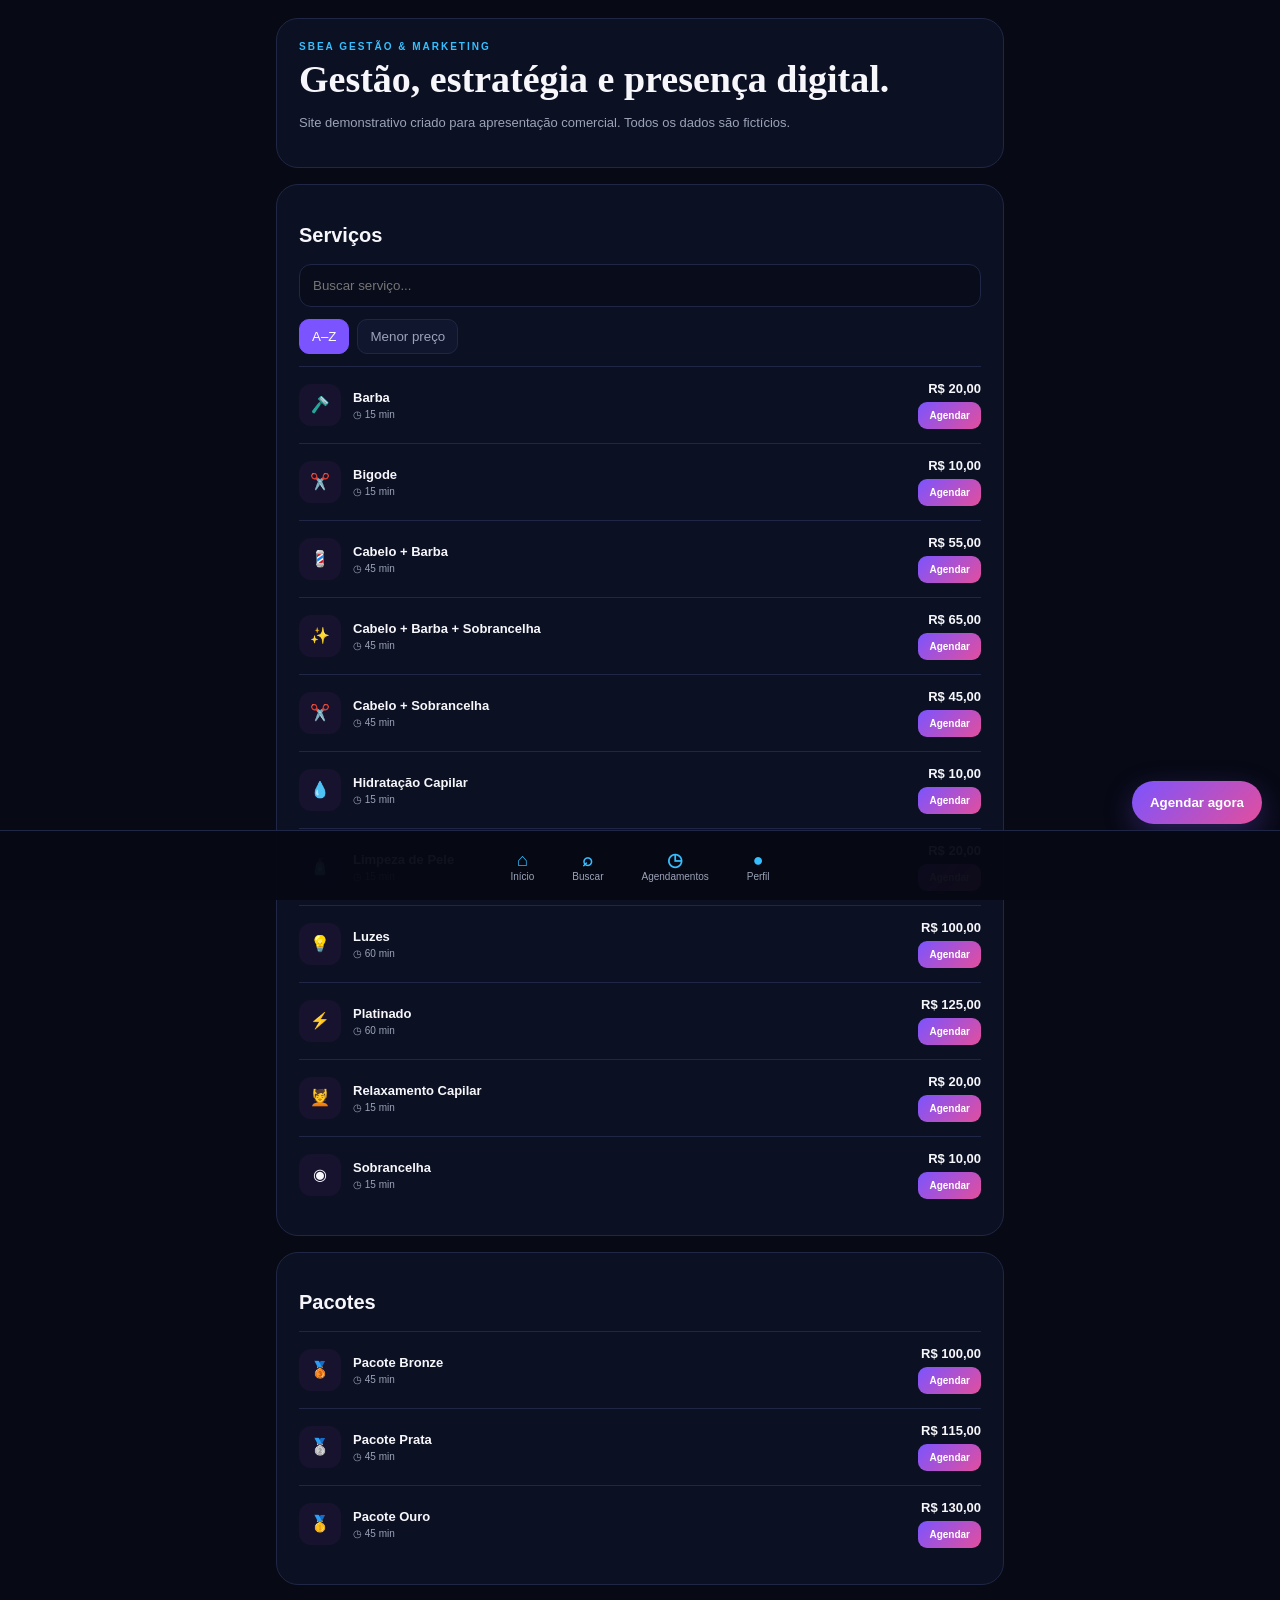
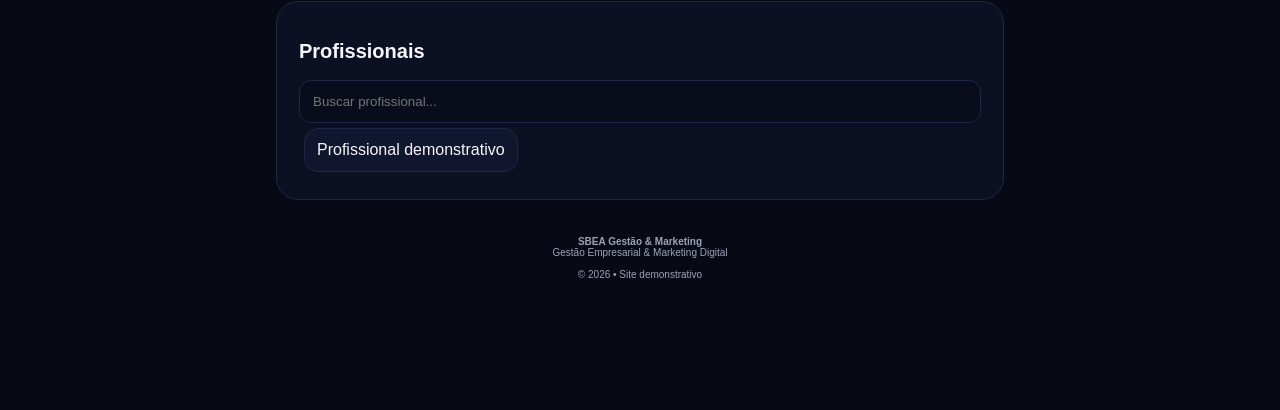
==== commit 4e27bc4b: "Corrigir agendamento e aplicar paleta SBEA" ====
--- a/index.html
+++ b/index.html
@@ -3,1590 +3,26 @@
 <head>
 <meta charset="UTF-8">
 <meta name="viewport" content="width=device-width,initial-scale=1,viewport-fit=cover">
-<meta name="theme-color" content="#080808">
-<meta name="description" content="Modelo de site profissional desenvolvido pela SBEA Gestão & Marketing.">
-<title>Sua marca + sua logo | Site Demonstrativo SBEA</title>
-
+<meta name="theme-color" content="#070914">
+<title>SBEA Gestão & Marketing</title>
 <style>
-:root{
-  --bg:#080808;
-  --card:#181818;
-  --card2:#202020;
-  --text:#f5f5f5;
-  --muted:#999;
-  --line:#292929;
-  --orange:#ff7a18;
-  --orange2:#ff9a3d;
-  --blue:#2f80ed;
-  --green:#39c67a;
-  --max:620px
-}
-
-*{box-sizing:border-box}
-
-html{scroll-behavior:smooth}
-
-body{
-  margin:0;
-  background:#050505;
-  color:var(--text);
-  font-family:Inter,Arial,sans-serif;
-  line-height:1.45;
-  padding-bottom:76px
-}
-
-button,input{font:inherit}
-
-button{cursor:pointer}
-
-a{text-decoration:none;color:inherit}
-
-.app{
-  width:min(100%,var(--max));
-  margin:auto;
-  background:var(--bg);
-  min-height:100vh
-}
-
-/* HEADER */
-
-.top{
-  height:62px;
-  position:sticky;
-  top:0;
-  z-index:30;
-  display:flex;
-  align-items:center;
-  justify-content:space-between;
-  padding:0 16px;
-  background:rgba(8,8,8,.94);
-  backdrop-filter:blur(14px);
-  border-bottom:1px solid var(--line)
-}
-
-.brand{
-  display:flex;
-  gap:9px;
-  align-items:center;
-  font-weight:800;
-  font-size:12px
-}
-
-.mark{
-  display:grid;
-  place-items:center;
-  width:35px;
-  height:35px;
-  border-radius:50%;
-  background:linear-gradient(135deg,var(--orange2),var(--orange));
-  color:#111;
-  font-size:9px;
-  text-align:center
-}
-
-/* HERO */
-
-.hero{padding:16px}
-
-.profile{
-  display:flex;
-  gap:12px;
-  align-items:center;
-  margin-bottom:16px
-}
-
-.avatar{
-  display:grid;
-  place-items:center;
-  width:58px;
-  height:58px;
-  border-radius:50%;
-  background:linear-gradient(135deg,var(--orange2),var(--orange));
-  color:#111;
-  font-weight:900;
-  font-size:9px;
-  text-align:center;
-  box-shadow:0 0 0 3px #111,0 0 0 4px var(--orange)
-}
-
-.info{flex:1}
-
-.rating{
-  display:inline-block;
-  background:#171717;
-  border-radius:99px;
-  padding:4px 8px;
-  font-size:11px;
-  font-weight:800
-}
-
-.rating b{color:#ffd15c}
-
-.info h1{
-  font-size:21px;
-  margin:6px 0 1px
-}
-
-.info p{
-  margin:0;
-  color:var(--muted);
-  font-size:12px
-}
-
-.heart,.icon{
-  border:1px solid var(--line);
-  background:#151515;
-  color:#fff;
-  border-radius:11px;
-  width:40px;
-  height:40px
-}
-
-.cover{
-  height:285px;
-  position:relative;
-  overflow:hidden;
-  border-radius:21px
-}
-
-.cover img{
-  width:100%;
-  height:100%;
-  object-fit:cover
-}
-
-.cover:after{
-  content:"";
-  position:absolute;
-  inset:0;
-  background:linear-gradient(transparent 35%,rgba(0,0,0,.82))
-}
-
-.cover-text{
-  position:absolute;
-  z-index:2;
-  left:20px;
-  bottom:18px
-}
-
-.eyebrow{
-  font-size:10px;
-  letter-spacing:2px;
-  color:var(--orange2);
-  font-weight:900
-}
-
-.cover h2{
-  font-family:Georgia,serif;
-  font-size:31px;
-  line-height:1.05;
-  margin:7px 0
-}
-
-.cover p{
-  font-size:12px;
-  color:#ddd;
-  margin:0
-}
-
-/* DEMO */
-
-.demo{
-  margin:0 16px;
-  padding:9px 12px;
-  background:#17120e;
-  border:1px solid #4a301c;
-  color:#ffbf82;
-  border-radius:10px;
-  font-size:10px;
-  text-align:center
-}
-
-/* TABS */
-
-.tabs{
-  position:sticky;
-  top:62px;
-  z-index:20;
-  display:flex;
-  overflow:auto;
-  gap:22px;
-  padding:0 16px;
-  background:rgba(8,8,8,.97);
-  border-bottom:1px solid var(--line);
-  scrollbar-width:none
-}
-
-.tabs::-webkit-scrollbar{display:none}
-
-.tab{
-  border:0;
-  background:none;
-  color:#777;
-  padding:15px 0 12px;
-  font-weight:800;
-  font-size:12px;
-  white-space:nowrap;
-  position:relative
-}
-
-.tab.active{color:#fff}
-
-.tab.active:after{
-  content:"";
-  position:absolute;
-  height:2px;
-  left:0;
-  right:0;
-  bottom:0;
-  background:var(--orange)
-}
-
-/* SECTIONS */
-
-main{padding:0 16px}
-
-.section{padding:27px 0}
-
-.title{
-  font-size:21px;
-  margin:0
-}
-
-.sub{
-  color:var(--muted);
-  font-size:12px;
-  margin:4px 0 14px
-}
-
-/* SEARCH */
-
-.search{
-  height:44px;
-  display:flex;
-  align-items:center;
-  gap:8px;
-  padding:0 12px;
-  background:#121212;
-  border:1px solid var(--line);
-  border-radius:12px;
-  margin-bottom:11px
-}
-
-.search input{
-  width:100%;
-  background:none;
-  border:0;
-  outline:0;
-  color:#fff
-}
-
-.search input::placeholder{color:#777}
-
-/* CHIPS */
-
-.chips{
-  display:flex;
-  gap:7px;
-  margin-bottom:12px
-}
-
-.chip{
-  border:1px solid var(--line);
-  background:#121212;
-  color:#aaa;
-  border-radius:99px;
-  padding:7px 11px;
-  font-size:10px;
-  font-weight:800
-}
-
-.chip.active{
-  color:#fff;
-  background:#292929
-}
-
-/* SERVICES */
-
-.list{
-  display:grid;
-  gap:1px;
-  background:var(--line);
-  border-radius:15px;
-  overflow:hidden
-}
-
-.service{
-  display:flex;
-  gap:10px;
-  align-items:center;
-  padding:13px 11px;
-  background:var(--card)
-}
-
-.svc-icon{
-  width:40px;
-  height:40px;
-  border-radius:12px;
-  background:#252525;
-  display:grid;
-  place-items:center;
-  flex:none
-}
-
-.svc-info{
-  flex:1;
-  min-width:0
-}
-
-.svc-name{
-  font-size:13px;
-  font-weight:800
-}
-
-.meta{
-  color:#888;
-  font-size:10px;
-  margin-top:3px
-}
-
-.price{
-  color:var(--green);
-  font-weight:900;
-  font-size:13px;
-  text-align:right;
-  margin-bottom:5px
-}
-
-.book{
-  border:0;
-  background:var(--blue);
-  color:white;
-  border-radius:8px;
-  padding:7px 10px;
-  font-size:10px;
-  font-weight:900
-}
-
-/* PROFESSIONALS */
-
-.pros{
-  display:grid;
-  grid-template-columns:1fr 1fr;
-  gap:10px
-}
-
-.pro{
-  background:var(--card);
-  padding:9px;
-  border-radius:15px
-}
-
-.pro img{
-  width:100%;
-  height:145px;
-  object-fit:cover;
-  border-radius:11px
-}
-
-.pro strong{
-  display:block;
-  font-size:13px;
-  margin-top:8px
-}
-
-.pro small{
-  color:var(--muted);
-  font-size:10px
-}
-
-/* AMENITIES */
-
-.amenities{
-  display:grid;
-  grid-template-columns:repeat(4,1fr);
-  gap:7px
-}
-
-.amenity{
-  background:var(--card);
-  padding:12px 4px;
-  text-align:center;
-  border-radius:13px;
-  color:#bbb;
-  font-size:9px
-}
-
-.amenity b{
-  display:block;
-  font-size:18px;
-  color:#fff;
-  margin-bottom:4px
-}
-
-/* EMPTY */
-
-.empty{
-  background:var(--card);
-  padding:30px;
-  text-align:center;
-  border-radius:15px;
-  color:var(--muted);
-  font-size:12px
-}
-
-/* DETAILS */
-
-.details{
-  background:var(--card);
-  border-radius:16px;
-  overflow:hidden
-}
-
-.row{
-  display:flex;
-  gap:11px;
-  padding:14px;
-  border-bottom:1px solid var(--line)
-}
-
-.row:last-child{border:0}
-
-.row-icon{
-  width:34px;
-  height:34px;
-  border-radius:9px;
-  background:#252525;
-  display:grid;
-  place-items:center;
-  flex:none
-}
-
-.row strong{font-size:12px}
-
-.row p{
-  margin:3px 0 0;
-  color:var(--muted);
-  font-size:11px
-}
-
-.hours{
-  display:grid;
-  gap:5px;
-  margin-top:7px
-}
-
-.day{
-  display:flex;
-  justify-content:space-between;
-  gap:8px;
-  color:#aaa;
-  font-size:10px
-}
-
-.day.today{
-  color:#fff;
-  font-weight:800
-}
-
-.payments{
-  display:flex;
-  gap:6px;
-  flex-wrap:wrap;
-  margin-top:7px
-}
-
-.pay{
-  background:#252525;
-  border-radius:99px;
-  padding:6px 8px;
-  font-size:9px
-}
-
-.socials{
-  display:flex;
-  gap:7px;
-  margin-top:8px
-}
-
-.social{
-  display:grid;
-  place-items:center;
-  width:36px;
-  height:36px;
-  border:1px solid var(--line);
-  border-radius:10px;
-  background:#151515;
-  font-weight:800
-}
-
-/* CTA */
-
-.cta{
-  padding:21px;
-  border-radius:18px;
-  background:linear-gradient(135deg,#24170d,#151515);
-  border:1px solid #46301d
-}
-
-.cta h3{
-  font-family:Georgia,serif;
-  font-size:23px;
-  margin:0 0 5px
-}
-
-.cta p{
-  color:#aaa;
-  font-size:11px;
-  margin:0 0 14px
-}
-
-.cta button{
-  width:100%;
-  padding:13px;
-  border:0;
-  border-radius:11px;
-  background:linear-gradient(135deg,var(--orange2),var(--orange));
-  font-weight:900
-}
-
-/* FOOTER */
-
-.footer{
-  text-align:center;
-  color:#777;
-  border-top:1px solid var(--line);
-  padding:25px 16px;
-  font-size:10px
-}
-
-.site-note{
-  text-align:center;
-  color:#555;
-  font-size:9px;
-  margin-top:12px
-}
-
-/* BOTTOM NAV */
-
-.bottom{
-  position:fixed;
-  bottom:0;
-  left:50%;
-  transform:translateX(-50%);
-  width:min(100%,620px);
-  height:68px;
-  background:rgba(15,15,15,.97);
-  border-top:1px solid var(--line);
-  display:grid;
-  grid-template-columns:repeat(4,1fr);
-  z-index:40
-}
-
-.nav{
-  border:0;
-  background:none;
-  color:#777;
-  font-size:9px;
-  font-weight:800
-}
-
-.nav b{
-  display:block;
-  font-size:18px;
-  margin-bottom:3px
-}
-
-.nav.active{color:#fff}
-
-/* FLOATING CTA */
-
-.floating{
-  position:fixed;
-  z-index:25;
-  bottom:82px;
-  left:50%;
-  transform:translateX(-50%);
-  width:min(calc(100% - 32px),588px);
-  padding:13px;
-  border:0;
-  border-radius:13px;
-  background:linear-gradient(135deg,var(--orange2),var(--orange));
-  font-weight:900;
-  color:#111
-}
-
-/* MODAL */
-
-.modal{
-  display:none;
-  position:fixed;
-  inset:0;
-  z-index:60;
-  background:rgba(0,0,0,.78);
-  align-items:flex-end
-}
-
-.modal.open{display:flex}
-
-.sheet{
-  width:min(100%,620px);
-  margin:auto;
-  background:#181818;
-  padding:20px;
-  border-radius:20px 20px 0 0
-}
-
-.sheet-head{
-  display:flex;
-  justify-content:space-between;
-  align-items:center
-}
-
-.sheet h3{margin:0}
-
-.sheet p{
-  color:#aaa;
-  font-size:12px
-}
-
-.sheet button{
-  width:100%;
-  padding:13px;
-  border:0;
-  border-radius:11px;
-  background:var(--blue);
-  color:#fff;
-  font-weight:900
-}
-
-.close{
-  width:36px!important;
-  padding:0!important;
-  background:#292929!important
-}
-
-/* DESKTOP */
-
-@media(min-width:800px){
-  .bottom,.floating{display:none}
-
-  body{padding-bottom:0}
-
-  .app{
-    box-shadow:0 0 80px #000
-  }
-}
-</style>
-</head>
-
+:root{--bg:#070914;--card:#0b1023;--card2:#10162e;--line:#202746;--text:#f7f7fb;--muted:#9ca3b8;--purple:#7b54ff;--purple2:#6359ed;--magenta:#e34e9d;--cyan:#36bfff;--cyan2:#53d6ff;--green:#39c67a}
+*{box-sizing:border-box}html{scroll-behavior:smooth}body{margin:0;background:var(--bg);color:var(--text);font-family:Inter,Arial,sans-serif}.wrap{max-width:760px;margin:auto;padding:18px 16px 110px}.hero,.section{background:var(--card);border:1px solid var(--line);border-radius:22px;padding:22px;margin-bottom:16px}.eyebrow{font-size:10px;letter-spacing:2px;color:var(--cyan);font-weight:900}.hero h1{font-family:Georgia,serif;font-size:38px;line-height:1.05;margin:8px 0}.hero p{color:var(--muted);font-size:13px;line-height:1.5}.section h2{font-size:20px}.search{width:100%;padding:13px;border-radius:12px;border:1px solid var(--line);background:#090c1a;color:#fff}.filters{display:flex;gap:8px;overflow:auto;margin:12px 0}.filter{border:1px solid var(--line);background:var(--card2);color:var(--muted);border-radius:10px;padding:9px 12px}.filter.active{background:var(--purple);color:#fff;border-color:var(--purple)}.service{display:flex;align-items:center;gap:12px;border-top:1px solid var(--line);padding:14px 0}.svc-icon{width:42px;height:42px;border-radius:12px;background:#17132f;display:grid;place-items:center}.svc-info{flex:1}.svc-name{font-weight:800;font-size:13px}.meta{color:var(--muted);font-size:10px;margin-top:4px}.price{font-weight:900;font-size:13px;text-align:right}.book{margin-top:6px;border:0;border-radius:9px;padding:8px 11px;background:linear-gradient(135deg,var(--purple),var(--magenta));color:#fff;font-weight:800;font-size:10px}.floating{position:fixed;right:18px;bottom:76px;border:0;border-radius:999px;padding:14px 18px;background:linear-gradient(135deg,var(--purple),var(--magenta));color:#fff;font-weight:900;box-shadow:0 10px 30px rgba(123,84,255,.3);z-index:10}.bottom{position:fixed;bottom:0;left:0;right:0;background:rgba(7,9,20,.96);border-top:1px solid var(--line);display:flex;justify-content:center;gap:10px;padding:10px 8px;z-index:20}.nav{background:none;border:0;color:var(--muted);padding:8px 14px;font-size:10px}.nav b{display:block;font-size:18px;color:var(--cyan)}.footer{text-align:center;color:var(--muted);font-size:10px;padding:20px}.pro{display:inline-block;background:var(--card2);border:1px solid var(--line);border-radius:14px;padding:12px;margin:5px}.modal{display:none}.modal.open{display:none}
+</style></head>
 <body>
-
-<div class="app">
-
-<!-- HEADER -->
-
-<header class="top">
-
-  <div class="brand">
-    <span class="mark">LOGO</span>
-    SUA MARCA + SUA LOGO
-  </div>
-
-  <button class="icon" aria-label="Idioma">🇧🇷</button>
-
-</header>
-
-
-<!-- HERO -->
-
-<section class="hero">
-
-  <div class="profile">
-
-    <div class="avatar">
-      LOGO
-    </div>
-
-    <div class="info">
-
-      <span class="rating">
-        <b>★</b> 5.0
-      </span>
-
-      <h1>Sua marca + sua logo</h1>
-
-      <p>Seu segmento • Experiência profissional</p>
-
-    </div>
-
-    <button class="heart" id="heart" aria-label="Favoritar">
-      ♡
-    </button>
-
-  </div>
-
-
-  <div class="cover">
-
-    <img
-      src="IMG_2656.jpeg"
-      alt="Imagem demonstrativa do estabelecimento"
-    >
-
-    <div class="cover-text">
-
-      <div class="eyebrow">
-        SUA MARCA • SEU ESTILO • SUA EXPERIÊNCIA
-      </div>
-
-      <h2>
-        Seu negócio começa aqui.
-      </h2>
-
-      <p>
-        Modelo de experiência digital desenvolvido pela SBEA.
-      </p>
-
-    </div>
-
-  </div>
-
-</section>
-
-
-<!-- DEMO -->
-
-<div class="demo">
-  SITE DEMONSTRATIVO • Desenvolvido por SBEA Gestão &amp; Marketing
+<div class="wrap">
+<section class="hero"><div class="eyebrow">SBEA GESTÃO & MARKETING</div><h1>Gestão, estratégia e presença digital.</h1><p>Site demonstrativo criado para apresentação comercial. Todos os dados são fictícios.</p></section>
+<section class="section" id="servicos"><h2>Serviços</h2><input class="search" id="search" placeholder="Buscar serviço..."><div class="filters"><button class="filter active" data-sort="name">A–Z</button><button class="filter" data-sort="price">Menor preço</button></div><div id="services"></div></section>
+<section class="section"><h2>Pacotes</h2><div id="packages"></div></section>
+<section class="section"><h2>Profissionais</h2><input class="search" id="proSearch" placeholder="Buscar profissional..."><div class="pro">Profissional demonstrativo</div></section>
+<footer class="footer"><strong>SBEA Gestão & Marketing</strong><br>Gestão Empresarial & Marketing Digital<br><br>© 2026 • Site demonstrativo</footer>
 </div>
-
-
-<!-- TABS -->
-
-<nav class="tabs">
-
-  <button class="tab active" data-target="servicos">
-    Serviços
-  </button>
-
-  <button class="tab" data-target="profissionais">
-    Profissionais
-  </button>
-
-  <button class="tab" data-target="fidelidade">
-    Fidelidade
-  </button>
-
-  <button class="tab" data-target="produtos">
-    Produtos
-  </button>
-
-  <button class="tab" data-target="pacotes">
-    Pacotes
-  </button>
-
-</nav>
-
-
-<main>
-
-
-<!-- SERVIÇOS -->
-
-<section class="section" id="servicos">
-
-  <h2 class="title">
-    Serviços
-  </h2>
-
-  <p class="sub">
-    Escolha um serviço e solicite seu horário.
-  </p>
-
-  <div class="search">
-    ⌕
-    <input
-      id="search"
-      placeholder="Pesquisar serviço"
-      autocomplete="off"
-    >
-  </div>
-
-  <div class="chips">
-
-    <button class="chip active" data-sort="name">
-      Nome
-    </button>
-
-    <button class="chip" data-sort="price">
-      Valor
-    </button>
-
-  </div>
-
-  <div class="list" id="services"></div>
-
-</section>
-
-
-<!-- PROFISSIONAIS -->
-
-<section class="section" id="profissionais">
-
-  <h2 class="title">
-    Profissionais
-  </h2>
-
-  <p class="sub">
-    Conheça a equipe deste modelo demonstrativo.
-  </p>
-
-  <div class="search">
-    ⌕
-    <input
-      id="proSearch"
-      placeholder="Pesquisar profissional"
-      autocomplete="off"
-    >
-  </div>
-
-  <div class="pros" id="pros">
-
-    <article class="pro">
-
-      <img
-        src="IMG_2657.jpeg"
-        alt="Profissional demonstrativo"
-      >
-
-      <strong>
-        Profissional
-      </strong>
-
-      <small>
-        Especialista • Atendimento personalizado
-      </small>
-
-    </article>
-
-
-    <article class="pro">
-
-      <img
-        src="IMG_2656.jpeg"
-        alt="Equipe demonstrativa"
-      >
-
-      <strong>
-        Nossa equipe
-      </strong>
-
-      <small>
-        Experiência e atendimento profissional
-      </small>
-
-    </article>
-
-  </div>
-
-</section>
-
-
-<!-- COMODIDADES -->
-
-<section class="section">
-
-  <h2 class="title">
-    Comodidades
-  </h2>
-
-  <p class="sub">
-    Clique no item para obter informações.
-  </p>
-
-  <div class="amenities">
-
-    <div class="amenity">
-      <b>⌁</b>
-      Wi-Fi
-    </div>
-
-    <div class="amenity">
-      <b>⌖</b>
-      Estacionamento
-    </div>
-
-    <div class="amenity">
-      <b>♿</b>
-      Acessibilidade
-    </div>
-
-    <div class="amenity">
-      <b>♥</b>
-      Pet friendly
-    </div>
-
-  </div>
-
-</section>
-
-
-<!-- FIDELIDADE -->
-
-<section class="section" id="fidelidade">
-
-  <h2 class="title">
-    Fidelidade
-  </h2>
-
-  <p class="sub">
-    Vantagens para clientes recorrentes.
-  </p>
-
-  <div class="empty">
-    Nenhum programa cadastrado neste modelo demonstrativo.
-  </div>
-
-</section>
-
-
-<!-- PRODUTOS -->
-
-<section class="section" id="produtos">
-
-  <h2 class="title">
-    Produtos
-  </h2>
-
-  <p class="sub">
-    Produtos disponíveis.
-  </p>
-
-  <div class="empty">
-    Nenhum produto encontrado.
-  </div>
-
-</section>
-
-
-<!-- PACOTES -->
-
-<section class="section" id="pacotes">
-
-  <h2 class="title">
-    Pacotes
-  </h2>
-
-  <p class="sub">
-    Combinações de serviços.
-  </p>
-
-  <div class="list" id="packages"></div>
-
-</section>
-
-
-<!-- DETALHES -->
-
-<section class="section">
-
-  <h2 class="title">
-    Detalhes do estabelecimento
-  </h2>
-
-  <p class="sub">
-    Informações utilizadas neste site demonstrativo.
-  </p>
-
-
-  <div class="details">
-
-
-    <!-- ENDEREÇO -->
-
-    <div class="row">
-
-      <div class="row-icon">
-        ⌖
-      </div>
-
-      <div>
-
-        <strong>
-          Localização
-        </strong>
-
-        <p>
-          Av. Principal, 250 — Centro, Itamira/BA
-        </p>
-
-      </div>
-
-    </div>
-
-
-    <!-- HORÁRIO -->
-
-    <div class="row">
-
-      <div class="row-icon">
-        ◷
-      </div>
-
-      <div>
-
-        <strong>
-          Horário de atendimento
-        </strong>
-
-        <div class="hours">
-
-          <div class="day">
-            Segunda
-            <span>08:30–12:30 / 13:30–22:00</span>
-          </div>
-
-          <div class="day">
-            Terça
-            <span>08:30–12:30 / 13:30–22:00</span>
-          </div>
-
-          <div class="day today">
-            Quarta
-            <span>08:30–12:30 / 13:30–22:00 • Hoje</span>
-          </div>
-
-          <div class="day">
-            Quinta
-            <span>08:30–12:30 / 13:30–22:00</span>
-          </div>
-
-          <div class="day">
-            Sexta
-            <span>08:30–12:30 / 13:30–22:00</span>
-          </div>
-
-          <div class="day">
-            Sábado
-            <span>08:30–12:30 / 13:30–22:00</span>
-          </div>
-
-        </div>
-
-      </div>
-
-    </div>
-
-
-    <!-- PAGAMENTO -->
-
-    <div class="row">
-
-      <div class="row-icon">
-        $
-      </div>
-
-      <div>
-
-        <strong>
-          Formas de pagamento
-        </strong>
-
-        <div class="payments">
-
-          <span class="pay">
-            Dinheiro
-          </span>
-
-          <span class="pay">
-            Crédito
-          </span>
-
-          <span class="pay">
-            Débito
-          </span>
-
-          <span class="pay">
-            PIX
-          </span>
-
-        </div>
-
-      </div>
-
-    </div>
-
-
-    <!-- CONTATO -->
-
-    <div class="row">
-
-      <div class="row-icon">
-        ☎
-      </div>
-
-      <div>
-
-        <strong>
-          Contato
-        </strong>
-
-        <p>
-          WhatsApp: (00) 00000-0000
-        </p>
-
-        <div class="socials">
-
-          <a
-            class="social"
-            href="https://wa.me/5500000000000"
-            target="_blank"
-            rel="noopener"
-          >
-            WA
-          </a>
-
-          <a
-            class="social"
-            href="https://instagram.com/sbea_gestao_marketing"
-            target="_blank"
-            rel="noopener"
-          >
-            IG
-          </a>
-
-          <a
-            class="social"
-            href="https://facebook.com/sbea_gestao_marketing"
-            target="_blank"
-            rel="noopener"
-          >
-            f
-          </a>
-
-        </div>
-
-      </div>
-
-    </div>
-
-  </div>
-
-</section>
-
-
-<!-- CTA -->
-
-<section class="section">
-
-  <div class="cta">
-
-    <h3>
-      Pronto para agendar?
-    </h3>
-
-    <p>
-      Este botão demonstra como o fluxo de agendamento pode funcionar no site personalizado do cliente.
-    </p>
-
-    <button onclick="openModal('Agendamento demonstrativo')">
-      Agendar agora
-    </button>
-
-  </div>
-
-  <div class="site-note">
-
-    Todos os dados desta página são fictícios e servem exclusivamente para demonstração comercial da SBEA Gestão &amp; Marketing.
-
-  </div>
-
-</section>
-
-
-</main>
-
-
-<!-- FOOTER -->
-
-<footer class="footer">
-
-  <strong>
-    SBEA Gestão &amp; Marketing
-  </strong>
-
-  <br>
-
-  Gestão Empresarial &amp; Marketing Digital
-
-  <br><br>
-
-  © 2026 • Site demonstrativo
-
-</footer>
-
-</div>
-
-
-<!-- CTA FLUTUANTE -->
-
-<button
-  class="floating"
-  onclick="openModal('Agendamento demonstrativo')"
->
-  Agendar agora
-</button>
-
-
-<!-- BOTTOM NAV -->
-
-<nav class="bottom">
-
-  <button
-    class="nav active"
-    onclick="scrollToId('servicos')"
-  >
-    <b>⌂</b>
-    Início
-  </button>
-
-  <button
-    class="nav"
-    onclick="scrollToId('servicos')"
-  >
-    <b>⌕</b>
-    Buscar
-  </button>
-
-  <button
-    class="nav"
-    onclick="openModal('Meus agendamentos')"
-  >
-    <b>◷</b>
-    Agendamentos
-  </button>
-
-  <button
-    class="nav"
-    onclick="openModal('Perfil')"
-  >
-    <b>●</b>
-    Perfil
-  </button>
-
-</nav>
-
-
-<!-- MODAL -->
-
-<div class="modal" id="modal">
-
-  <div class="sheet">
-
-    <div class="sheet-head">
-
-      <h3 id="modalTitle">
-        Agendamento
-      </h3>
-
-      <button
-        class="close"
-        onclick="closeModal()"
-      >
-        ×
-      </button>
-
-    </div>
-
-    <p>
-      Este é um fluxo demonstrativo. Em um projeto real, este botão pode abrir WhatsApp, formulário, calendário ou sistema de agendamento.
-    </p>
-
-    <button
-      onclick="window.open('https://wa.me/5500000000000','_blank')"
-    >
-      Continuar pelo WhatsApp
-    </button>
-
-  </div>
-
-</div>
-
-
+<button class="floating" onclick="goAgendamento()">Agendar agora</button>
+<nav class="bottom"><button class="nav active" onclick="scrollToId('servicos')"><b>⌂</b>Início</button><button class="nav" onclick="scrollToId('servicos')"><b>⌕</b>Buscar</button><button class="nav" onclick="goAgendamento()"><b>◷</b>Agendamentos</button><button class="nav" onclick="scrollToId('servicos')"><b>●</b>Perfil</button></nav>
 <script>
-
-/* SERVIÇOS */
-
-const data = [
-
-  ['Barba',20,15,'🪒'],
-
-  ['Bigode',10,15,'✂️'],
-
-  ['Cabelo + Barba',55,45,'💈'],
-
-  ['Cabelo + Barba + Sobrancelha',65,45,'✨'],
-
-  ['Cabelo + Sobrancelha',45,45,'✂️'],
-
-  ['Sobrancelha',10,15,'◉'],
-
-  ['Hidratação Capilar',10,15,'💧'],
-
-  ['Limpeza de Pele',20,15,'🧴'],
-
-  ['Relaxamento Capilar',20,15,'💆'],
-
-  ['Luzes',100,60,'💡'],
-
-  ['Platinado',125,60,'⚡']
-
-];
-
-
-/* PACOTES */
-
-const packs = [
-
-  ['Pacote Bronze',100,45,'🥉'],
-
-  ['Pacote Prata',115,45,'🥈'],
-
-  ['Pacote Ouro',130,45,'🥇']
-
-];
-
-
-let sort = 'name';
-
-
-/* RENDER */
-
-function render(list,id){
-
-  document.getElementById(id).innerHTML = list.map(x => `
-
-    <article class="service">
-
-      <div class="svc-icon">
-        ${x[3]}
-      </div>
-
-      <div class="svc-info">
-
-        <div class="svc-name">
-          ${x[0]}
-        </div>
-
-        <div class="meta">
-          ◷ ${x[2]} min
-        </div>
-
-      </div>
-
-      <div>
-
-        <div class="price">
-          R$ ${x[1].toFixed(2).replace('.',',')}
-        </div>
-
-        <button
-          class="book"
-          onclick="openModal('${x[0]}')"
-        >
-          Agendar
-        </button>
-
-      </div>
-
-    </article>
-
-  `).join('');
-
-}
-
-
-/* DESENHAR */
-
-function draw(){
-
-  const q =
-    document
-      .getElementById('search')
-      .value
-      .toLowerCase();
-
-  let a = data.filter(x =>
-    x[0].toLowerCase().includes(q)
-  );
-
-  a.sort((x,y) =>
-    sort === 'name'
-      ? x[0].localeCompare(y[0])
-      : x[1] - y[1]
-  );
-
-  render(a,'services');
-
-  render(packs,'packages');
-
-}
-
-
-draw();
-
-
-/* BUSCA */
-
-document
-  .getElementById('search')
-  .oninput = draw;
-
-
-/* ORDENAÇÃO */
-
-document
-  .querySelectorAll('[data-sort]')
-  .forEach(b => {
-
-    b.onclick = () => {
-
-      sort = b.dataset.sort;
-
-      document
-        .querySelectorAll('[data-sort]')
-        .forEach(x =>
-          x.classList.remove('active')
-        );
-
-      b.classList.add('active');
-
-      draw();
-
-    };
-
-  });
-
-
-/* TABS */
-
-document
-  .querySelectorAll('.tab')
-  .forEach(b => {
-
-    b.onclick = () => {
-
-      document
-        .querySelectorAll('.tab')
-        .forEach(x =>
-          x.classList.remove('active')
-        );
-
-      b.classList.add('active');
-
-      scrollToId(b.dataset.target);
-
-    };
-
-  });
-
-
-/* SCROLL */
-
-function scrollToId(id){
-
-  const element =
-    document.getElementById(id);
-
-  if(element){
-
-    element.scrollIntoView({
-      behavior:'smooth',
-      block:'start'
-    });
-
-  }
-
-}
-
-
-/* BUSCA PROFISSIONAL */
-
-const proSearch =
-  document.getElementById('proSearch');
-
-proSearch.oninput = () => {
-
-  document
-    .querySelectorAll('.pro')
-    .forEach(p => {
-
-      p.style.display =
-        p.innerText
-          .toLowerCase()
-          .includes(
-            proSearch.value.toLowerCase()
-          )
-          ? 'block'
-          : 'none';
-
-    });
-
-};
-
-
-/* FAVORITO */
-
-document
-  .getElementById('heart')
-  .onclick = e => {
-
-    e.currentTarget.classList.toggle('active');
-
-    e.currentTarget.textContent =
-      e.currentTarget.classList.contains('active')
-        ? '♥'
-        : '♡';
-
-  };
-
-
-/* MODAL */
-
-function openModal(title){
-
-  document
-    .getElementById('modalTitle')
-    .textContent = title;
-
-  document
-    .getElementById('modal')
-    .classList.add('open');
-
-}
-
-
-function closeModal(){
-
-  document
-    .getElementById('modal')
-    .classList.remove('open');
-
-}
-
-
-document
-  .getElementById('modal')
-  .onclick = e => {
-
-    if(e.target.id === 'modal'){
-      closeModal();
-    }
-
-  };
-
-</script>
-
-</body>
-</html>
+const data=[['Barba',20,15,'🪒'],['Bigode',10,15,'✂️'],['Cabelo + Barba',55,45,'💈'],['Cabelo + Barba + Sobrancelha',65,45,'✨'],['Cabelo + Sobrancelha',45,45,'✂️'],['Sobrancelha',10,15,'◉'],['Hidratação Capilar',10,15,'💧'],['Limpeza de Pele',20,15,'🧴'],['Relaxamento Capilar',20,15,'💆'],['Luzes',100,60,'💡'],['Platinado',125,60,'⚡']];
+const packs=[['Pacote Bronze',100,45,'🥉'],['Pacote Prata',115,45,'🥈'],['Pacote Ouro',130,45,'🥇']];let sort='name';
+function goAgendamento(service=''){window.location.href='agendamento.html'+(service?'?servico='+encodeURIComponent(service):'')}
+function render(list,id){document.getElementById(id).innerHTML=list.map(x=>`<article class="service"><div class="svc-icon">${x[3]}</div><div class="svc-info"><div class="svc-name">${x[0]}</div><div class="meta">◷ ${x[2]} min</div></div><div><div class="price">R$ ${x[1].toFixed(2).replace('.',',')}</div><button class="book" onclick="goAgendamento('${x[0]}')">Agendar</button></div></article>`).join('')}
+function draw(){const q=document.getElementById('search').value.toLowerCase();let a=data.filter(x=>x[0].toLowerCase().includes(q));a.sort((x,y)=>sort==='name'?x[0].localeCompare(y[0]):x[1]-y[1]);render(a,'services');render(packs,'packages')}draw();document.getElementById('search').oninput=draw;document.querySelectorAll('[data-sort]').forEach(b=>b.onclick=()=>{sort=b.dataset.sort;document.querySelectorAll('[data-sort]').forEach(x=>x.classList.remove('active'));b.classList.add('active');draw()});function scrollToId(id){document.getElementById(id)?.scrollIntoView({behavior:'smooth',block:'start'})}document.getElementById('proSearch').oninput=e=>document.querySelectorAll('.pro').forEach(p=>p.style.display=p.innerText.toLowerCase().includes(e.target.value.toLowerCase())?'inline-block':'none');
+</script></body></html>
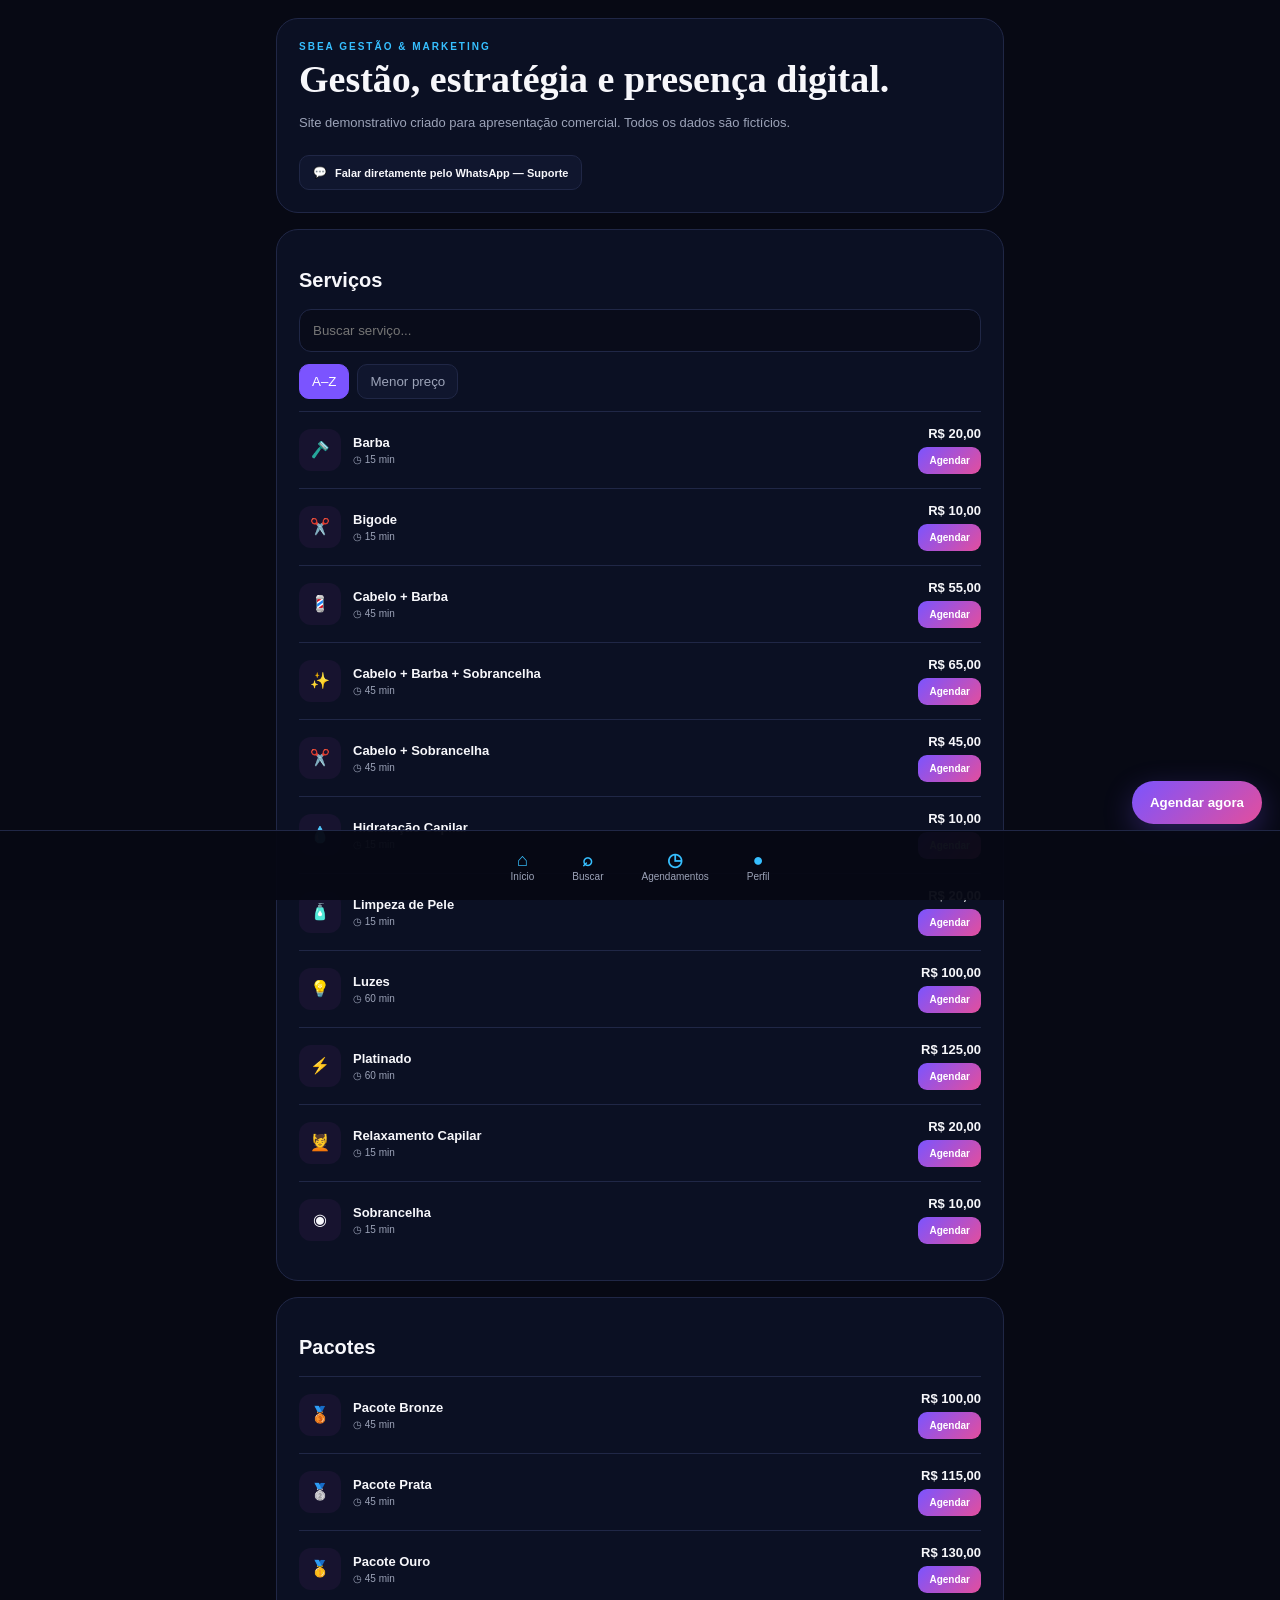
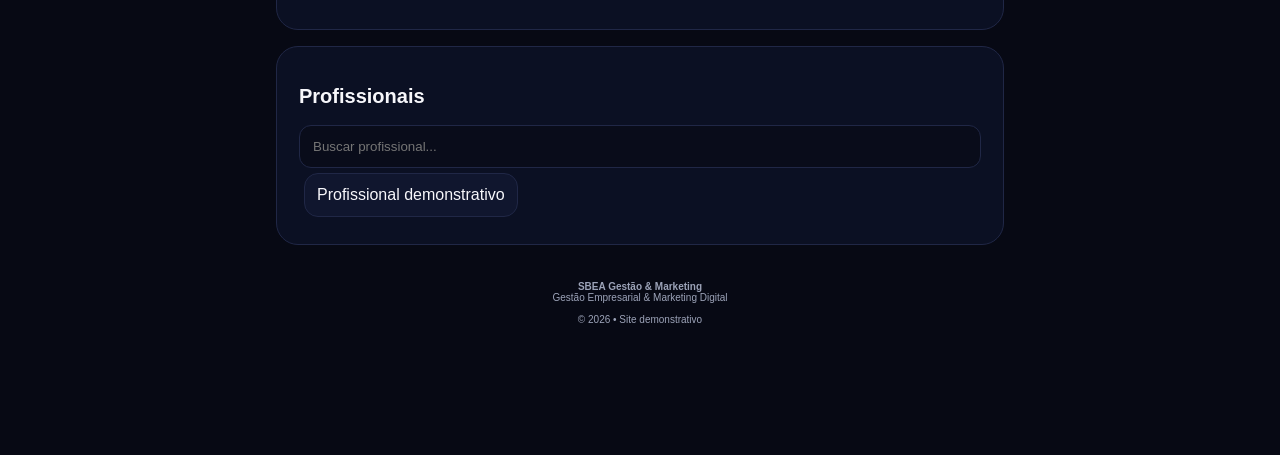
==== commit 7f8f248b: "Preservar layout e adicionar WhatsApp apenas como suporte" ====
--- a/index.html
+++ b/index.html
@@ -1,28 +1,6 @@
 <!DOCTYPE html>
 <html lang="pt-BR">
 <head>
-<meta charset="UTF-8">
-<meta name="viewport" content="width=device-width,initial-scale=1,viewport-fit=cover">
-<meta name="theme-color" content="#070914">
-<title>SBEA Gestão & Marketing</title>
-<style>
-:root{--bg:#070914;--card:#0b1023;--card2:#10162e;--line:#202746;--text:#f7f7fb;--muted:#9ca3b8;--purple:#7b54ff;--purple2:#6359ed;--magenta:#e34e9d;--cyan:#36bfff;--cyan2:#53d6ff;--green:#39c67a}
-*{box-sizing:border-box}html{scroll-behavior:smooth}body{margin:0;background:var(--bg);color:var(--text);font-family:Inter,Arial,sans-serif}.wrap{max-width:760px;margin:auto;padding:18px 16px 110px}.hero,.section{background:var(--card);border:1px solid var(--line);border-radius:22px;padding:22px;margin-bottom:16px}.eyebrow{font-size:10px;letter-spacing:2px;color:var(--cyan);font-weight:900}.hero h1{font-family:Georgia,serif;font-size:38px;line-height:1.05;margin:8px 0}.hero p{color:var(--muted);font-size:13px;line-height:1.5}.section h2{font-size:20px}.search{width:100%;padding:13px;border-radius:12px;border:1px solid var(--line);background:#090c1a;color:#fff}.filters{display:flex;gap:8px;overflow:auto;margin:12px 0}.filter{border:1px solid var(--line);background:var(--card2);color:var(--muted);border-radius:10px;padding:9px 12px}.filter.active{background:var(--purple);color:#fff;border-color:var(--purple)}.service{display:flex;align-items:center;gap:12px;border-top:1px solid var(--line);padding:14px 0}.svc-icon{width:42px;height:42px;border-radius:12px;background:#17132f;display:grid;place-items:center}.svc-info{flex:1}.svc-name{font-weight:800;font-size:13px}.meta{color:var(--muted);font-size:10px;margin-top:4px}.price{font-weight:900;font-size:13px;text-align:right}.book{margin-top:6px;border:0;border-radius:9px;padding:8px 11px;background:linear-gradient(135deg,var(--purple),var(--magenta));color:#fff;font-weight:800;font-size:10px}.floating{position:fixed;right:18px;bottom:76px;border:0;border-radius:999px;padding:14px 18px;background:linear-gradient(135deg,var(--purple),var(--magenta));color:#fff;font-weight:900;box-shadow:0 10px 30px rgba(123,84,255,.3);z-index:10}.bottom{position:fixed;bottom:0;left:0;right:0;background:rgba(7,9,20,.96);border-top:1px solid var(--line);display:flex;justify-content:center;gap:10px;padding:10px 8px;z-index:20}.nav{background:none;border:0;color:var(--muted);padding:8px 14px;font-size:10px}.nav b{display:block;font-size:18px;color:var(--cyan)}.footer{text-align:center;color:var(--muted);font-size:10px;padding:20px}.pro{display:inline-block;background:var(--card2);border:1px solid var(--line);border-radius:14px;padding:12px;margin:5px}.modal{display:none}.modal.open{display:none}
-</style></head>
-<body>
-<div class="wrap">
-<section class="hero"><div class="eyebrow">SBEA GESTÃO & MARKETING</div><h1>Gestão, estratégia e presença digital.</h1><p>Site demonstrativo criado para apresentação comercial. Todos os dados são fictícios.</p></section>
-<section class="section" id="servicos"><h2>Serviços</h2><input class="search" id="search" placeholder="Buscar serviço..."><div class="filters"><button class="filter active" data-sort="name">A–Z</button><button class="filter" data-sort="price">Menor preço</button></div><div id="services"></div></section>
-<section class="section"><h2>Pacotes</h2><div id="packages"></div></section>
-<section class="section"><h2>Profissionais</h2><input class="search" id="proSearch" placeholder="Buscar profissional..."><div class="pro">Profissional demonstrativo</div></section>
-<footer class="footer"><strong>SBEA Gestão & Marketing</strong><br>Gestão Empresarial & Marketing Digital<br><br>© 2026 • Site demonstrativo</footer>
-</div>
-<button class="floating" onclick="goAgendamento()">Agendar agora</button>
-<nav class="bottom"><button class="nav active" onclick="scrollToId('servicos')"><b>⌂</b>Início</button><button class="nav" onclick="scrollToId('servicos')"><b>⌕</b>Buscar</button><button class="nav" onclick="goAgendamento()"><b>◷</b>Agendamentos</button><button class="nav" onclick="scrollToId('servicos')"><b>●</b>Perfil</button></nav>
-<script>
-const data=[['Barba',20,15,'🪒'],['Bigode',10,15,'✂️'],['Cabelo + Barba',55,45,'💈'],['Cabelo + Barba + Sobrancelha',65,45,'✨'],['Cabelo + Sobrancelha',45,45,'✂️'],['Sobrancelha',10,15,'◉'],['Hidratação Capilar',10,15,'💧'],['Limpeza de Pele',20,15,'🧴'],['Relaxamento Capilar',20,15,'💆'],['Luzes',100,60,'💡'],['Platinado',125,60,'⚡']];
-const packs=[['Pacote Bronze',100,45,'🥉'],['Pacote Prata',115,45,'🥈'],['Pacote Ouro',130,45,'🥇']];let sort='name';
-function goAgendamento(service=''){window.location.href='agendamento.html'+(service?'?servico='+encodeURIComponent(service):'')}
-function render(list,id){document.getElementById(id).innerHTML=list.map(x=>`<article class="service"><div class="svc-icon">${x[3]}</div><div class="svc-info"><div class="svc-name">${x[0]}</div><div class="meta">◷ ${x[2]} min</div></div><div><div class="price">R$ ${x[1].toFixed(2).replace('.',',')}</div><button class="book" onclick="goAgendamento('${x[0]}')">Agendar</button></div></article>`).join('')}
-function draw(){const q=document.getElementById('search').value.toLowerCase();let a=data.filter(x=>x[0].toLowerCase().includes(q));a.sort((x,y)=>sort==='name'?x[0].localeCompare(y[0]):x[1]-y[1]);render(a,'services');render(packs,'packages')}draw();document.getElementById('search').oninput=draw;document.querySelectorAll('[data-sort]').forEach(b=>b.onclick=()=>{sort=b.dataset.sort;document.querySelectorAll('[data-sort]').forEach(x=>x.classList.remove('active'));b.classList.add('active');draw()});function scrollToId(id){document.getElementById(id)?.scrollIntoView({behavior:'smooth',block:'start'})}document.getElementById('proSearch').oninput=e=>document.querySelectorAll('.pro').forEach(p=>p.style.display=p.innerText.toLowerCase().includes(e.target.value.toLowerCase())?'inline-block':'none');
-</script></body></html>+<meta charset="UTF-8"><meta name="viewport" content="width=device-width,initial-scale=1,viewport-fit=cover"><meta name="theme-color" content="#070914"><title>SBEA Gestão & Marketing</title>
+<style>:root{--bg:#070914;--card:#0b1023;--card2:#10162e;--line:#202746;--text:#f7f7fb;--muted:#9ca3b8;--purple:#7b54ff;--purple2:#6359ed;--magenta:#e34e9d;--cyan:#36bfff;--cyan2:#53d6ff;--green:#39c67a}*{box-sizing:border-box}html{scroll-behavior:smooth}body{margin:0;background:var(--bg);color:var(--text);font-family:Inter,Arial,sans-serif}.wrap{max-width:760px;margin:auto;padding:18px 16px 110px}.hero,.section{background:var(--card);border:1px solid var(--line);border-radius:22px;padding:22px;margin-bottom:16px}.eyebrow{font-size:10px;letter-spacing:2px;color:var(--cyan);font-weight:900}.hero h1{font-family:Georgia,serif;font-size:38px;line-height:1.05;margin:8px 0}.hero p{color:var(--muted);font-size:13px;line-height:1.5}.section h2{font-size:20px}.search{width:100%;padding:13px;border-radius:12px;border:1px solid var(--line);background:#090c1a;color:#fff}.filters{display:flex;gap:8px;overflow:auto;margin:12px 0}.filter{border:1px solid var(--line);background:var(--card2);color:var(--muted);border-radius:10px;padding:9px 12px}.filter.active{background:var(--purple);color:#fff;border-color:var(--purple)}.service{display:flex;align-items:center;gap:12px;border-top:1px solid var(--line);padding:14px 0}.svc-icon{width:42px;height:42px;border-radius:12px;background:#17132f;display:grid;place-items:center}.svc-info{flex:1}.svc-name{font-weight:800;font-size:13px}.meta{color:var(--muted);font-size:10px;margin-top:4px}.price{font-weight:900;font-size:13px;text-align:right}.book{margin-top:6px;border:0;border-radius:9px;padding:8px 11px;background:linear-gradient(135deg,var(--purple),var(--magenta));color:#fff;font-weight:800;font-size:10px}.floating{position:fixed;right:18px;bottom:76px;border:0;border-radius:999px;padding:14px 18px;background:linear-gradient(135deg,var(--purple),var(--magenta));color:#fff;font-weight:900;box-shadow:0 10px 30px rgba(123,84,255,.3);z-index:10}.support{display:inline-flex;align-items:center;gap:8px;margin-top:10px;border:1px solid var(--line);background:var(--card2);color:var(--text);text-decoration:none;border-radius:10px;padding:10px 13px;font-size:11px;font-weight:800}.support span{color:var(--cyan)}.bottom{position:fixed;bottom:0;left:0;right:0;background:rgba(7,9,20,.96);border-top:1px solid var(--line);display:flex;justify-content:center;gap:10px;padding:10px 8px;z-index:20}.nav{background:none;border:0;color:var(--muted);padding:8px 14px;font-size:10px}.nav b{display:block;font-size:18px;color:var(--cyan)}.footer{text-align:center;color:var(--muted);font-size:10px;padding:20px}.pro{display:inline-block;background:var(--card2);border:1px solid var(--line);border-radius:14px;padding:12px;margin:5px}.modal{display:none}.modal.open{display:none}</style></head>
+<body><div class="wrap"><section class="hero"><div class="eyebrow">SBEA GESTÃO & MARKETING</div><h1>Gestão, estratégia e presença digital.</h1><p>Site demonstrativo criado para apresentação comercial. Todos os dados são fictícios.</p><a class="support" href="https://wa.me/5500000000000" target="_blank" rel="noopener"><span>💬</span> Falar diretamente pelo WhatsApp — Suporte</a></section><section class="section" id="servicos"><h2>Serviços</h2><input class="search" id="search" placeholder="Buscar serviço..."><div class="filters"><button class="filter active" data-sort="name">A–Z</button><button class="filter" data-sort="price">Menor preço</button></div><div id="services"></div></section><section class="section"><h2>Pacotes</h2><div id="packages"></div></section><section class="section"><h2>Profissionais</h2><input class="search" id="proSearch" placeholder="Buscar profissional..."><div class="pro">Profissional demonstrativo</div></section><footer class="footer"><strong>SBEA Gestão & Marketing</strong><br>Gestão Empresarial & Marketing Digital<br><br>© 2026 • Site demonstrativo</footer></div><button class="floating" onclick="goAgendamento()">Agendar agora</button><nav class="bottom"><button class="nav active" onclick="scrollToId('servicos')"><b>⌂</b>Início</button><button class="nav" onclick="scrollToId('servicos')"><b>⌕</b>Buscar</button><button class="nav" onclick="goAgendamento()"><b>◷</b>Agendamentos</button><button class="nav" onclick="scrollToId('servicos')"><b>●</b>Perfil</button></nav><script>const data=[['Barba',20,15,'🪒'],['Bigode',10,15,'✂️'],['Cabelo + Barba',55,45,'💈'],['Cabelo + Barba + Sobrancelha',65,45,'✨'],['Cabelo + Sobrancelha',45,45,'✂️'],['Sobrancelha',10,15,'◉'],['Hidratação Capilar',10,15,'💧'],['Limpeza de Pele',20,15,'🧴'],['Relaxamento Capilar',20,15,'💆'],['Luzes',100,60,'💡'],['Platinado',125,60,'⚡']];const packs=[['Pacote Bronze',100,45,'🥉'],['Pacote Prata',115,45,'🥈'],['Pacote Ouro',130,45,'🥇']];let sort='name';function goAgendamento(service=''){window.location.href='agendamento.html'+(service?'?servico='+encodeURIComponent(service):'')}function render(list,id){document.getElementById(id).innerHTML=list.map(x=>`<article class="service"><div class="svc-icon">${x[3]}</div><div class="svc-info"><div class="svc-name">${x[0]}</div><div class="meta">◷ ${x[2]} min</div></div><div><div class="price">R$ ${x[1].toFixed(2).replace('.',',')}</div><button class="book" onclick="goAgendamento('${x[0]}')">Agendar</button></div></article>`).join('')}function draw(){const q=document.getElementById('search').value.toLowerCase();let a=data.filter(x=>x[0].toLowerCase().includes(q));a.sort((x,y)=>sort==='name'?x[0].localeCompare(y[0]):x[1]-y[1]);render(a,'services');render(packs,'packages')}draw();document.getElementById('search').oninput=draw;document.querySelectorAll('[data-sort]').forEach(b=>b.onclick=()=>{sort=b.dataset.sort;document.querySelectorAll('[data-sort]').forEach(x=>x.classList.remove('active'));b.classList.add('active');draw()});function scrollToId(id){document.getElementById(id)?.scrollIntoView({behavior:'smooth',block:'start'})}document.getElementById('proSearch').oninput=e=>document.querySelectorAll('.pro').forEach(p=>p.style.display=p.innerText.toLowerCase().includes(e.target.value.toLowerCase())?'inline-block':'none');</script></body></html>
